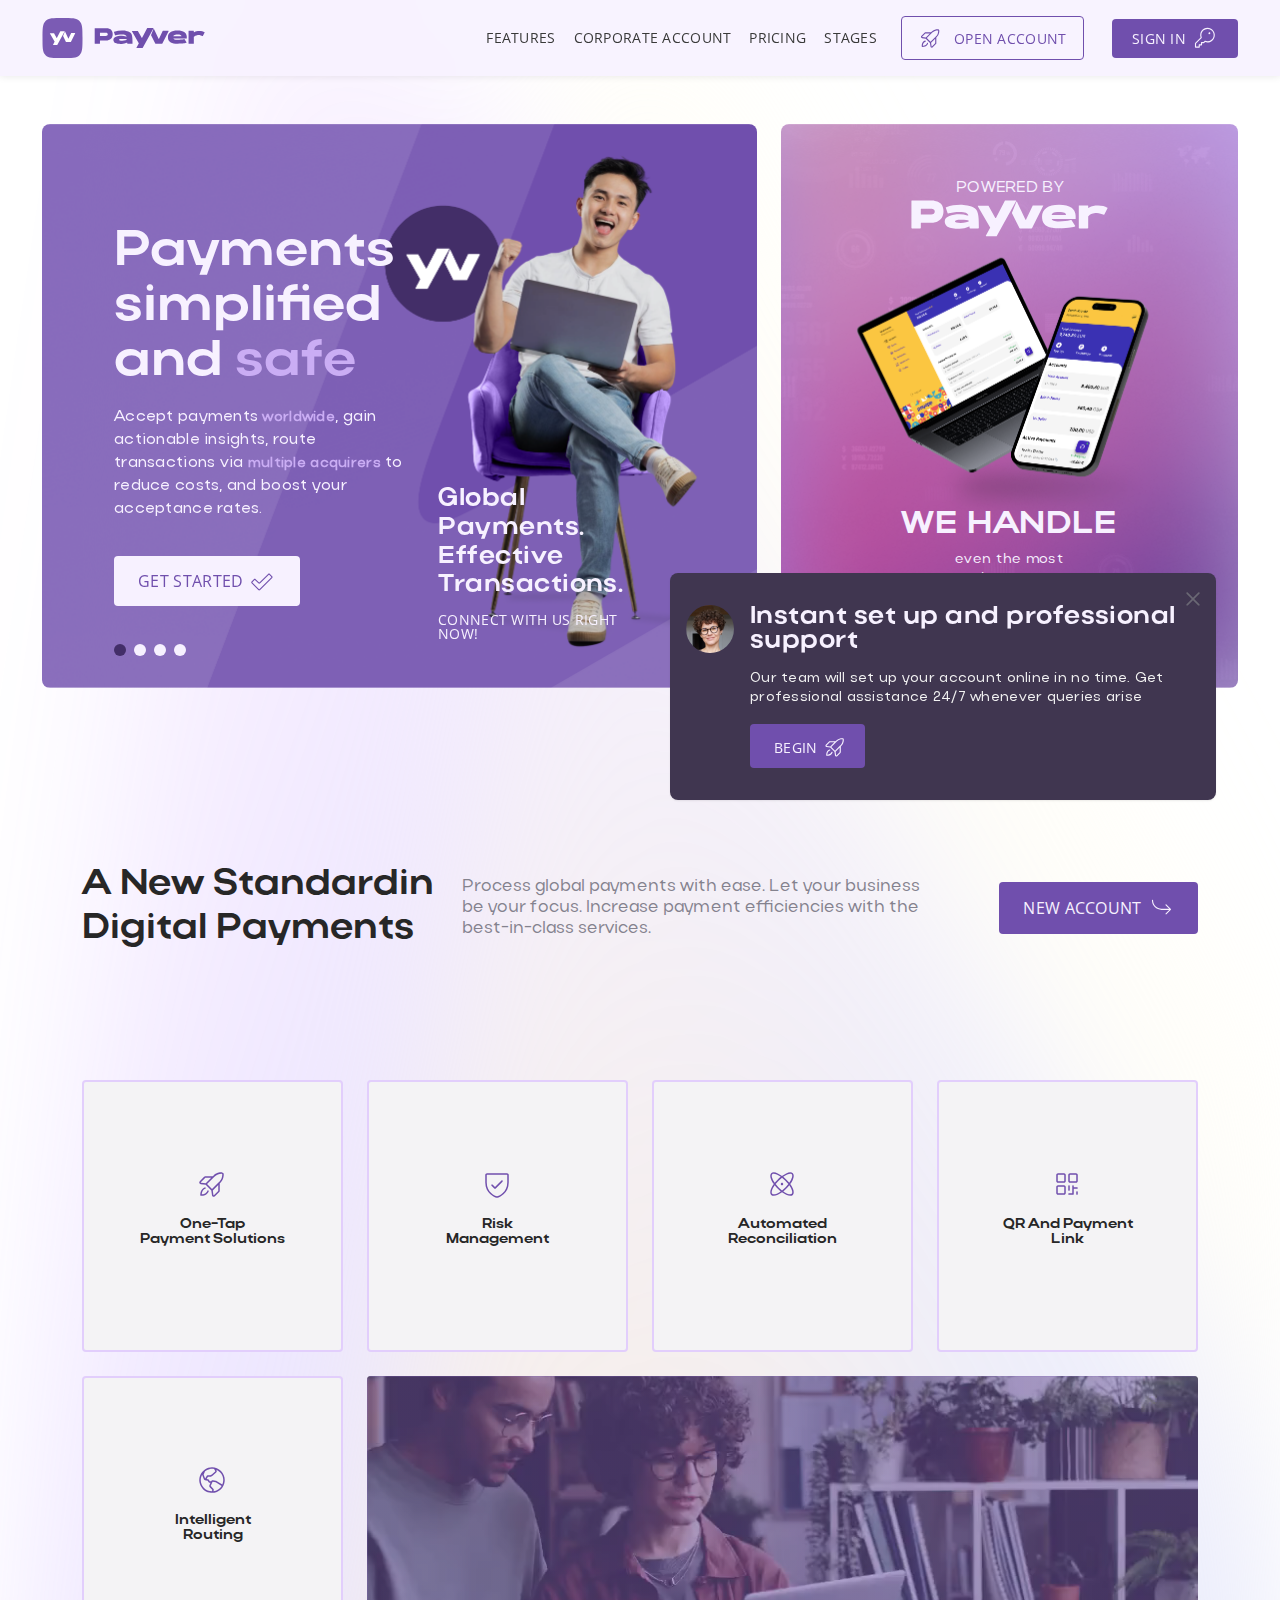
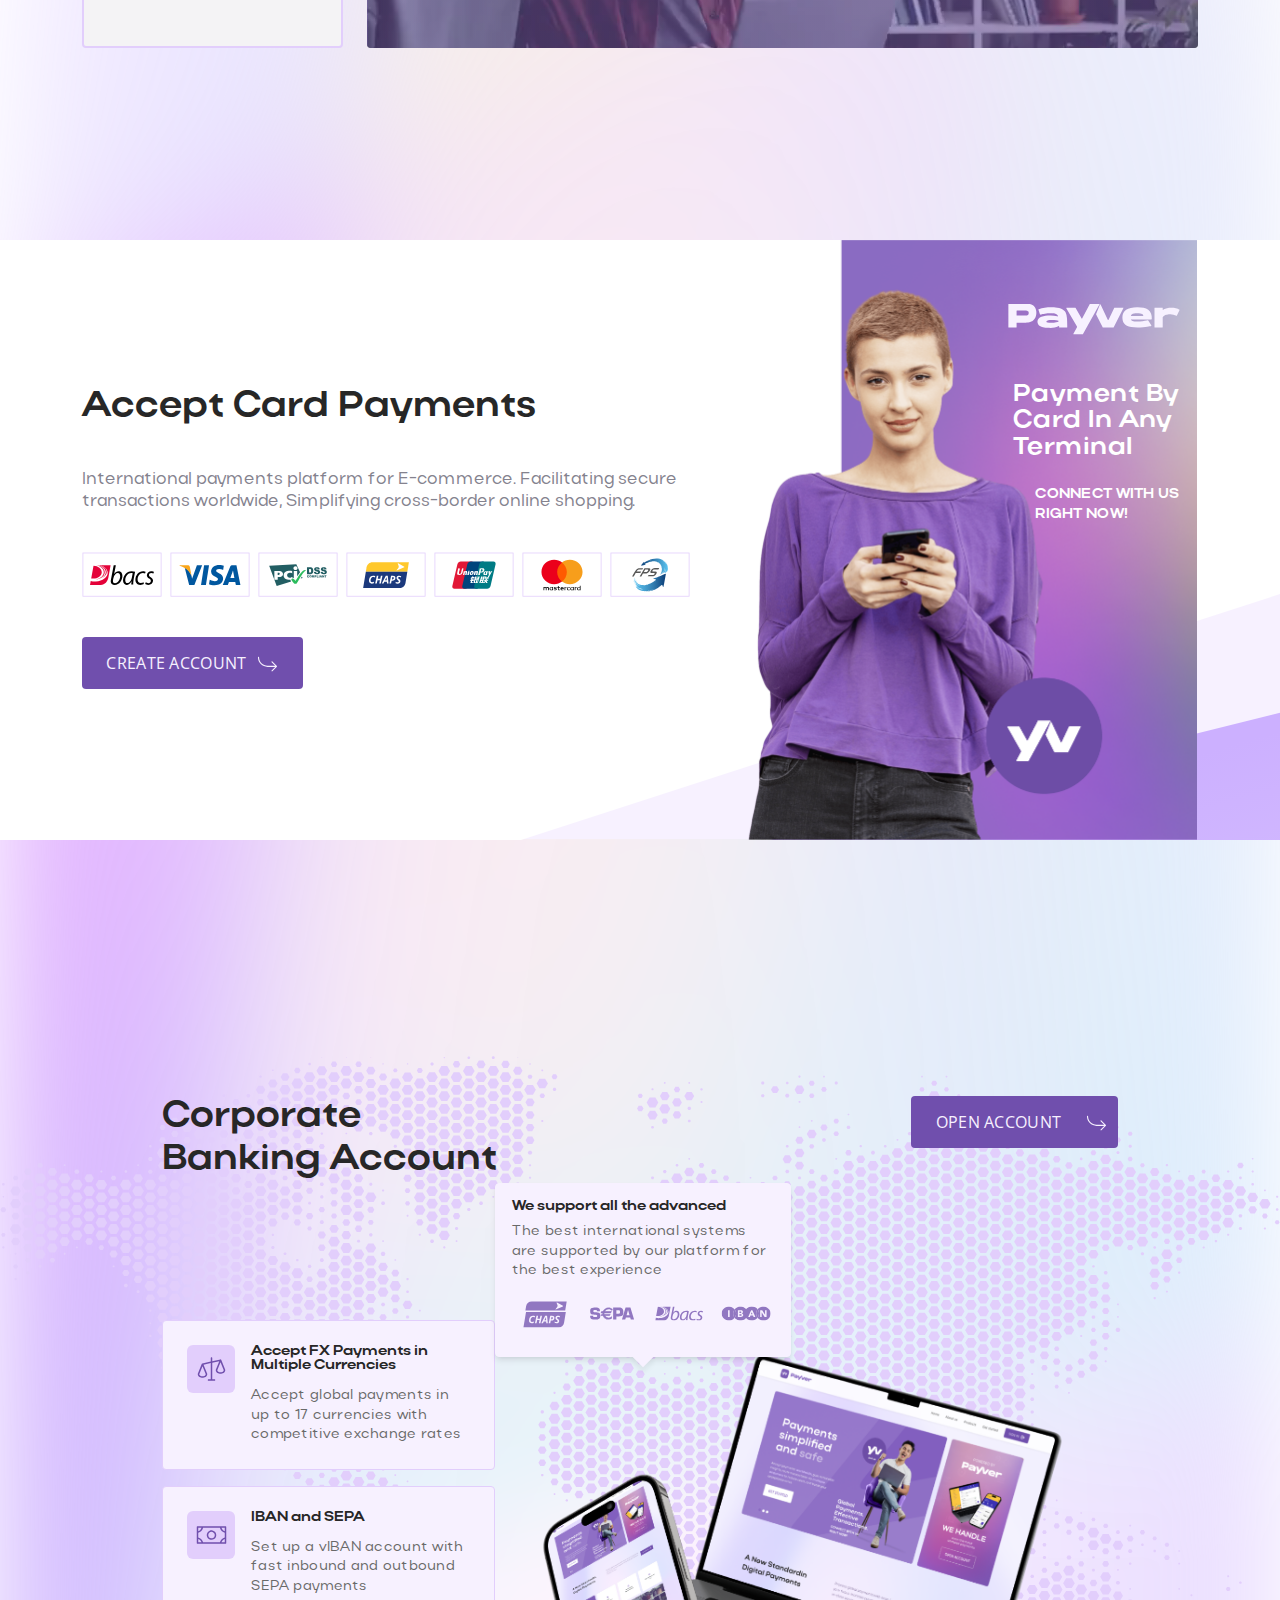
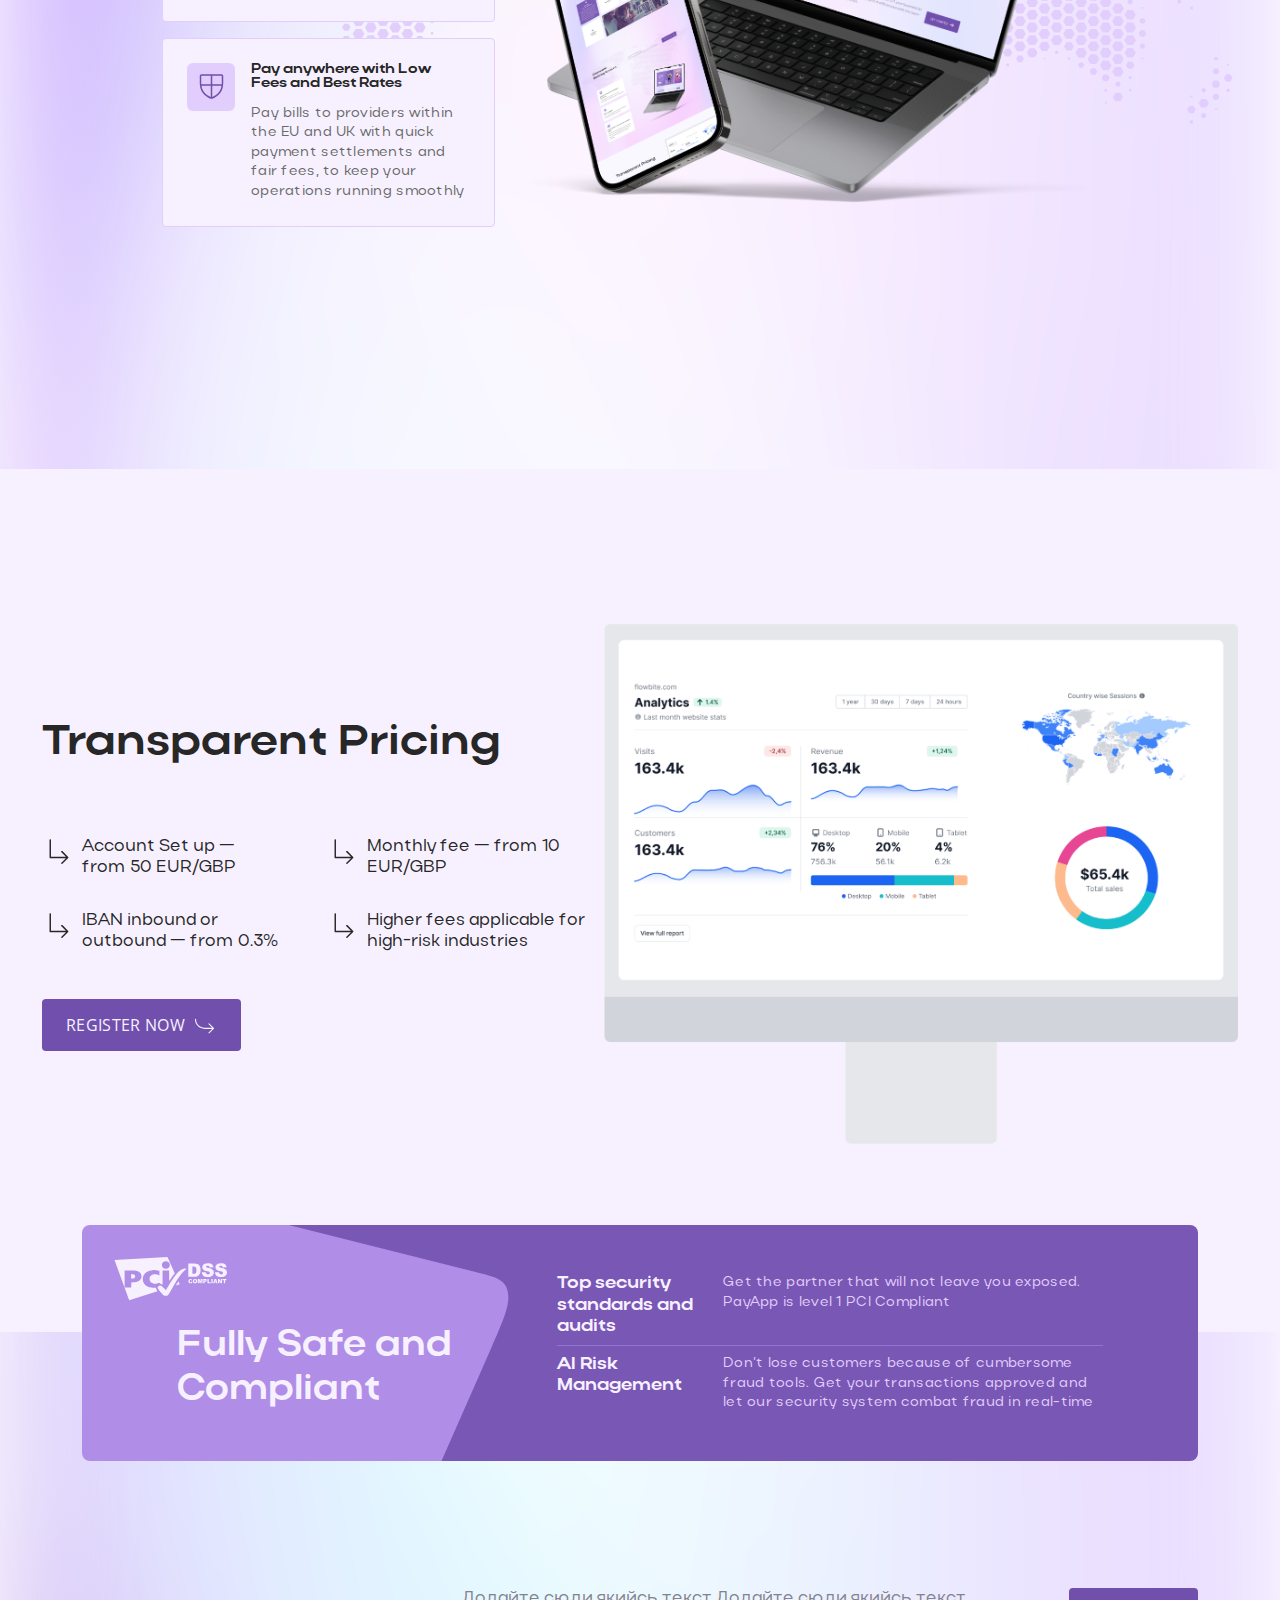
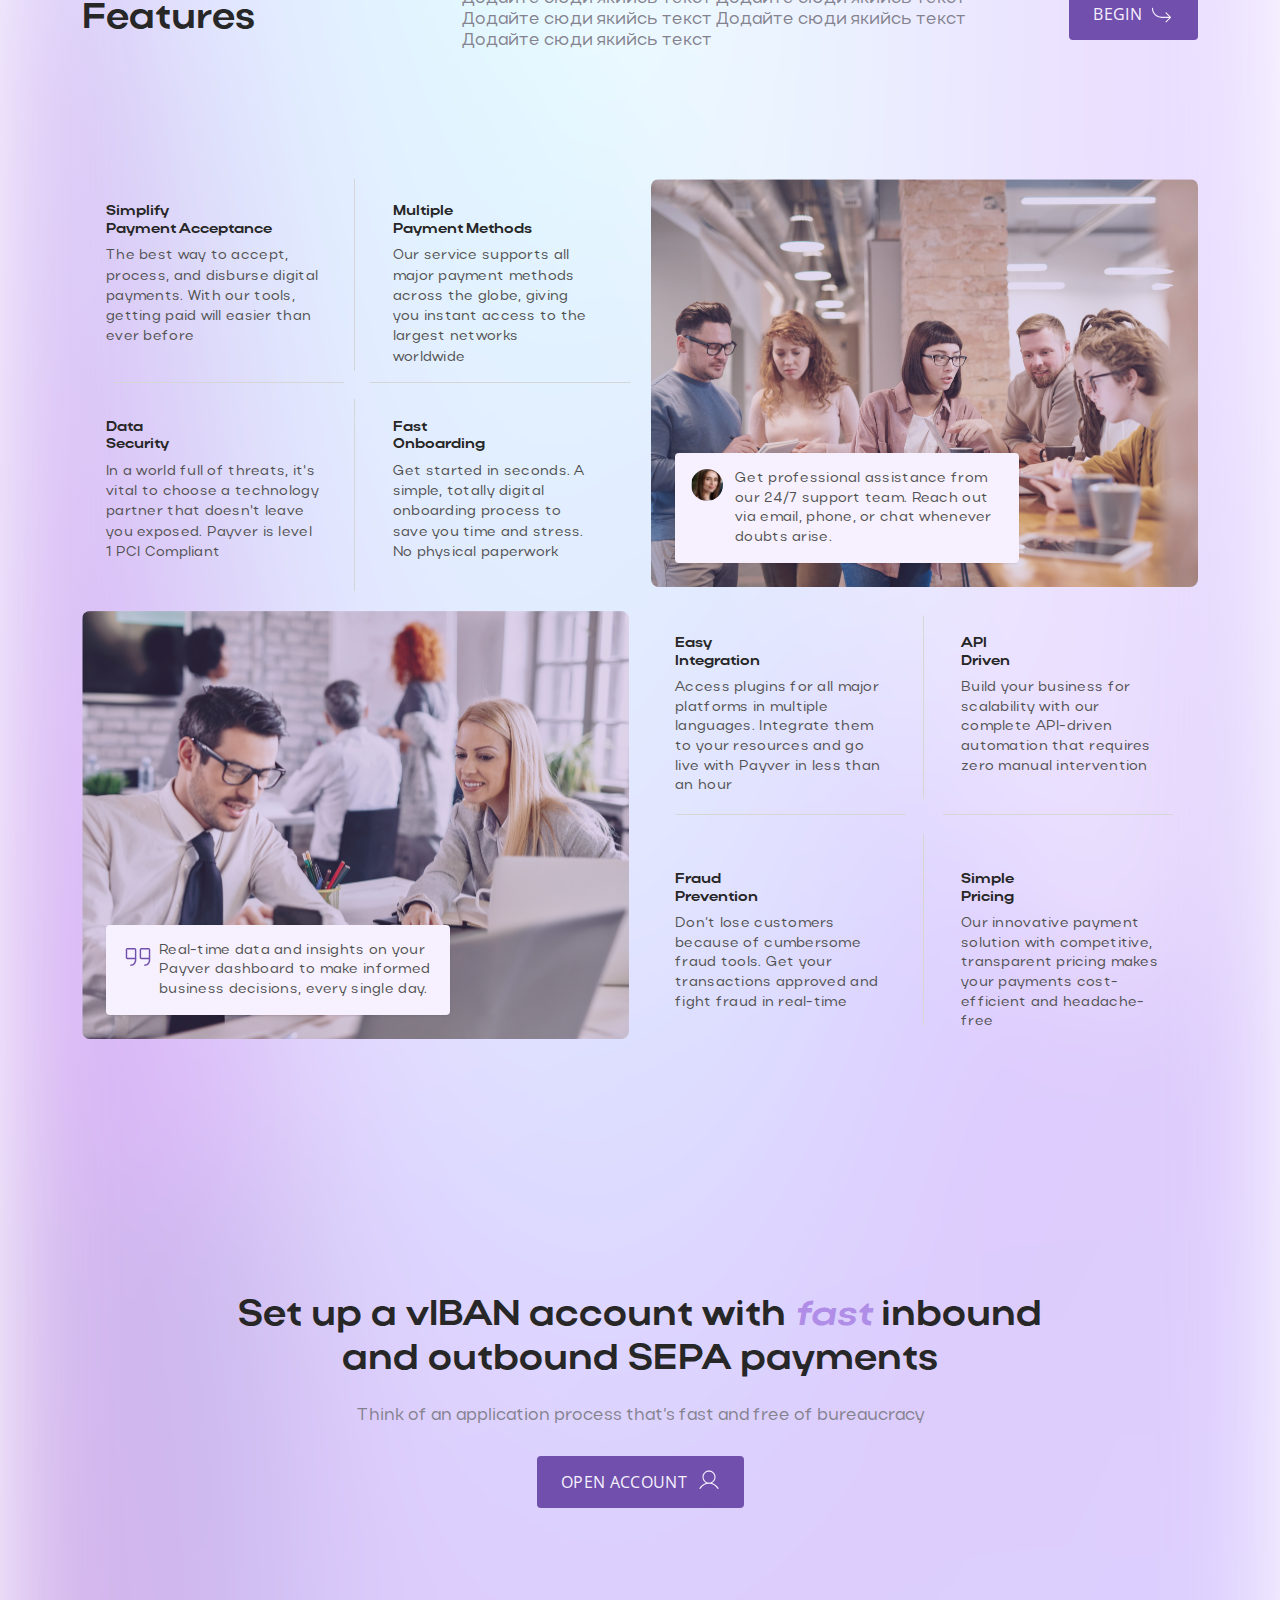
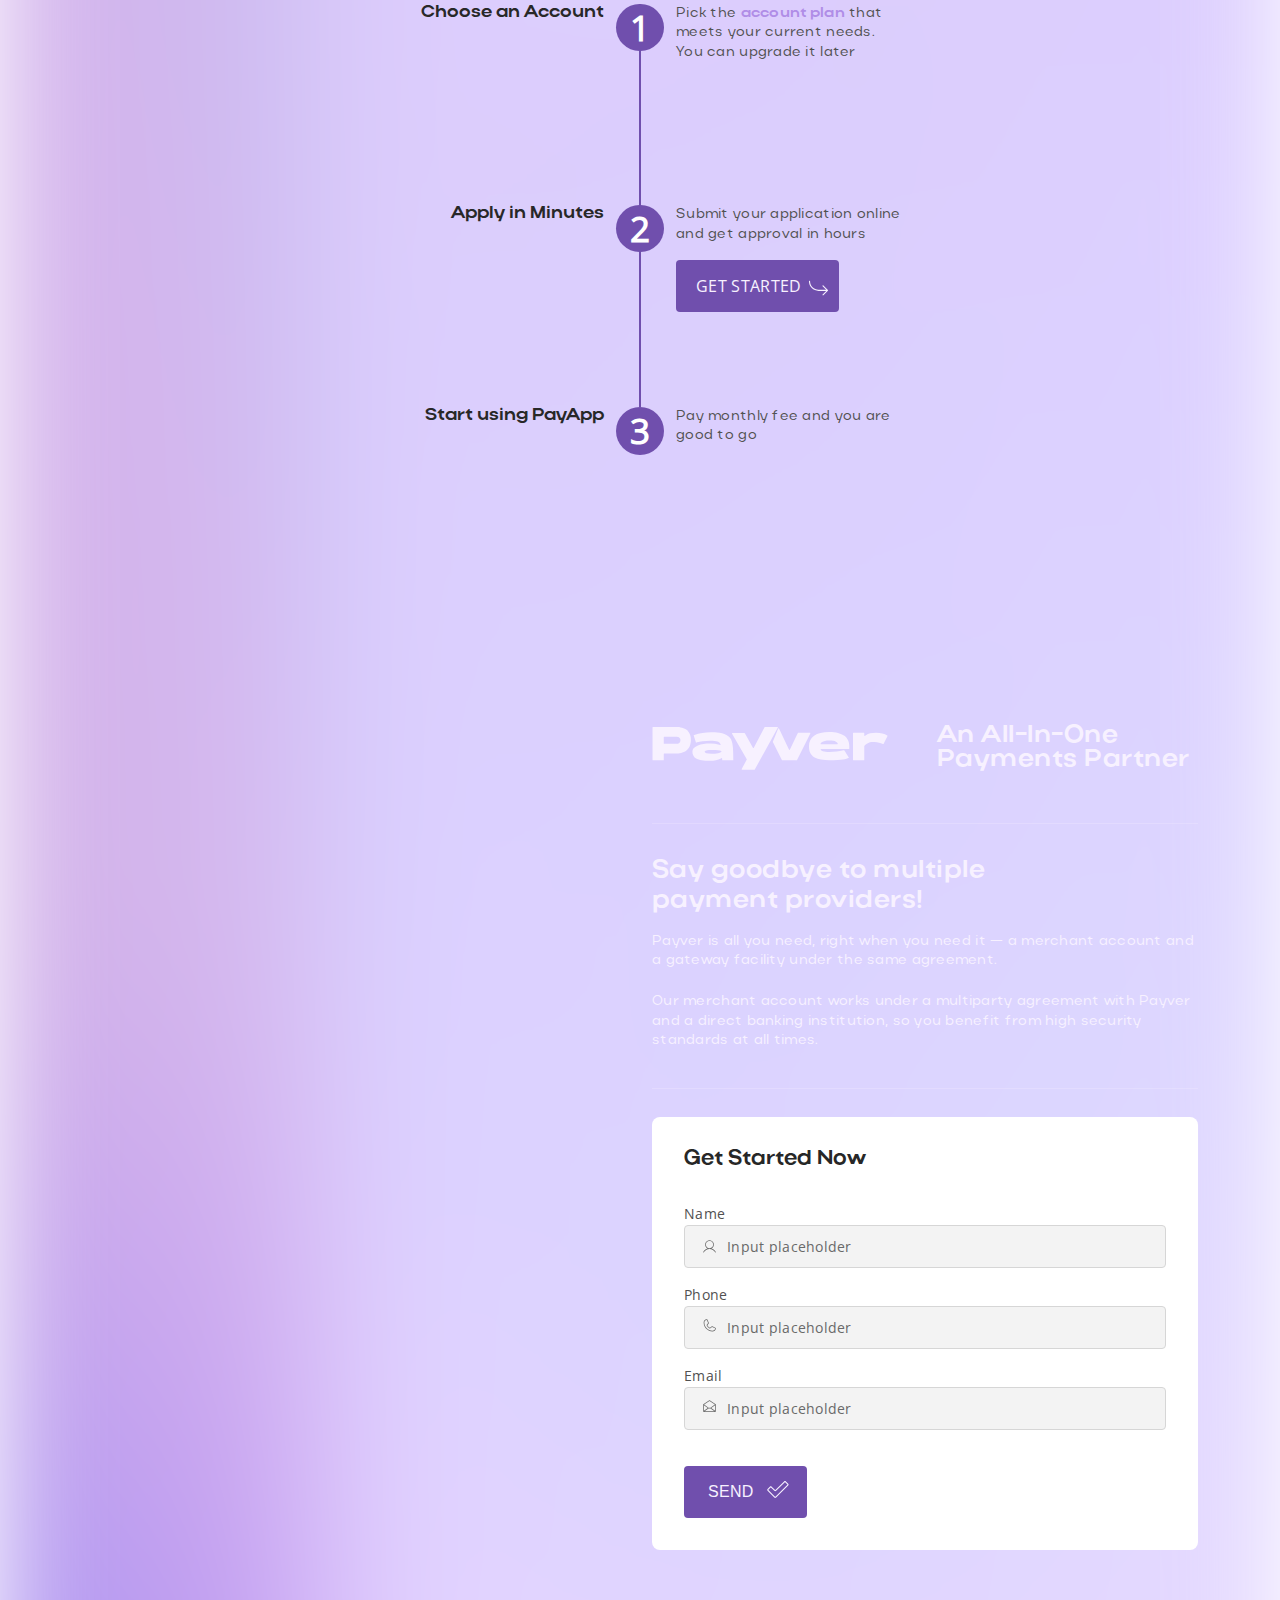
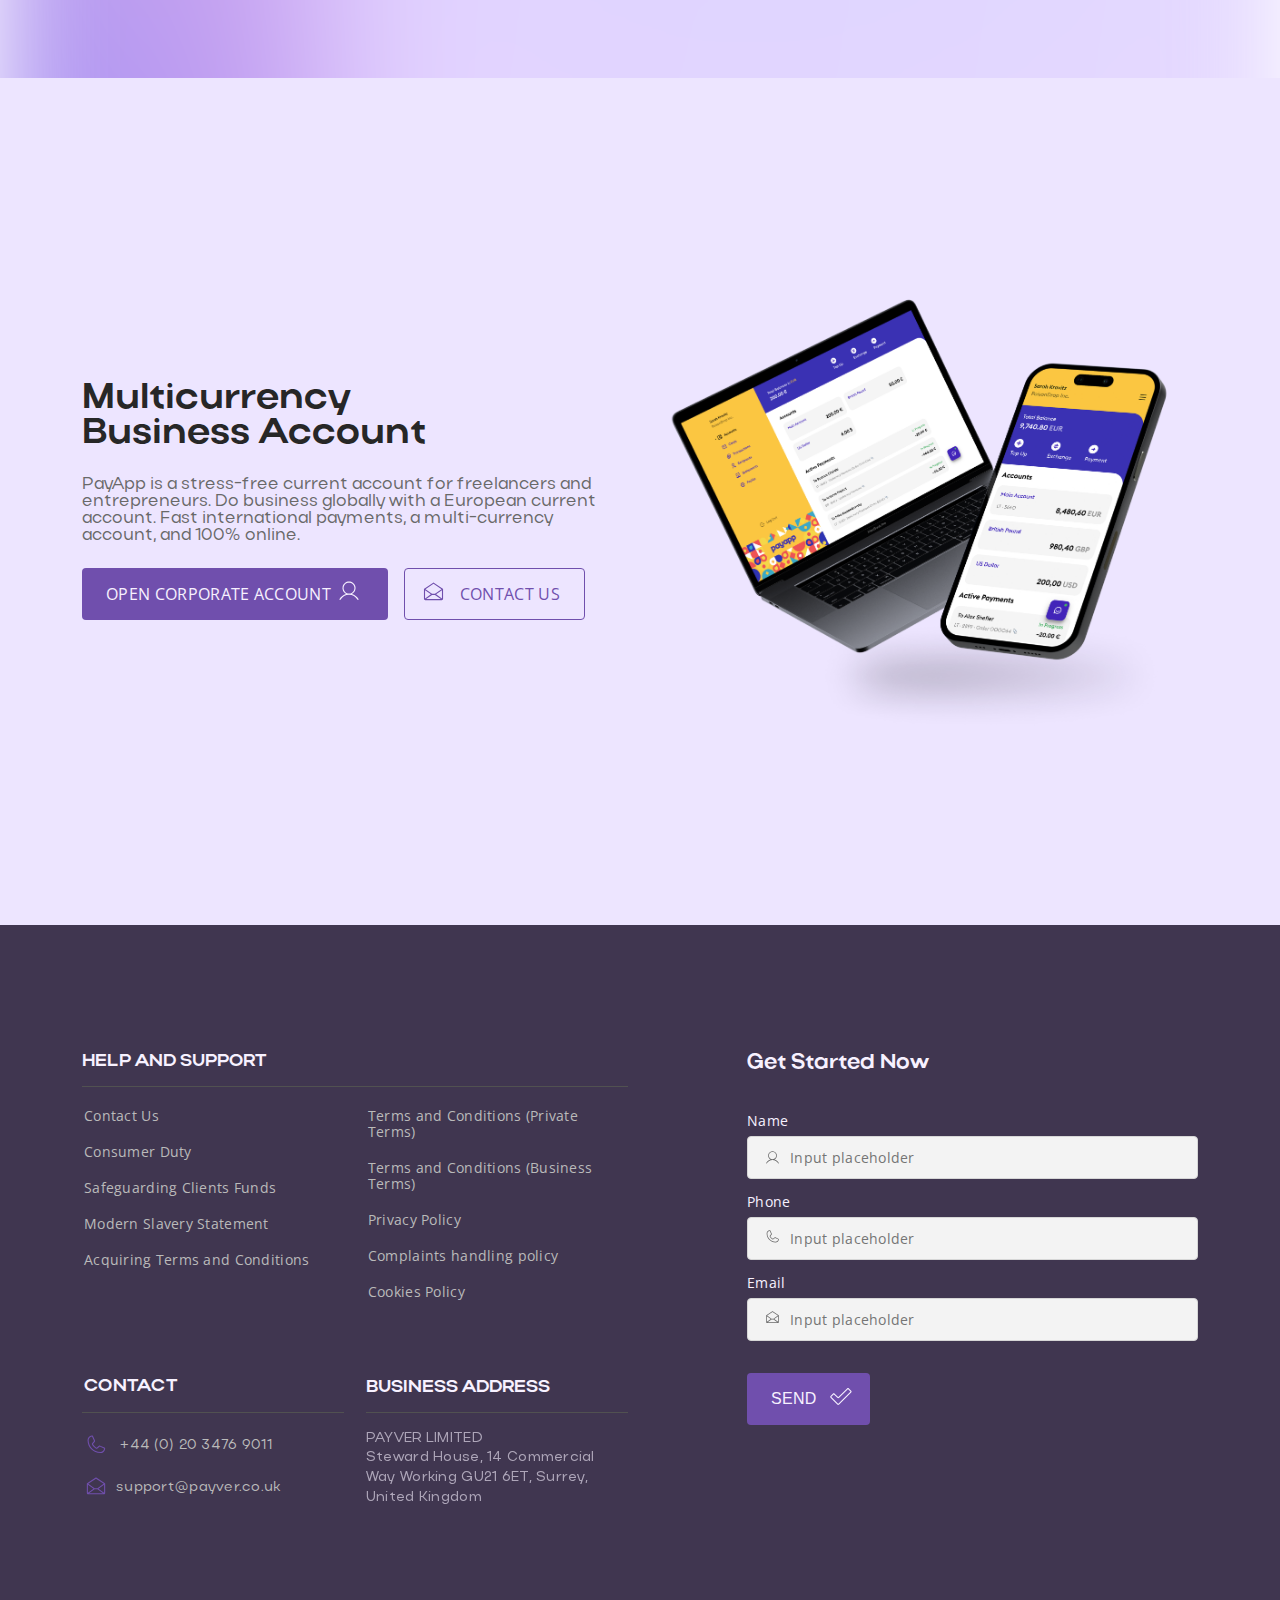
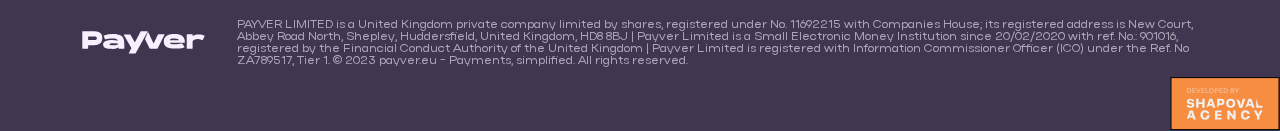
==== index.html @ 91f72e3f "sss" ====
<!DOCTYPE html>
<html lang="en">

<head>
    <meta charset="UTF-8">
    <meta name="viewport" content="width=device-width, initial-scale=1.0">
    <link rel="icon" type="image/x-icon" href="image/favicon.png">
    <link rel="stylesheet" href="style/slick.css">
    <link rel="stylesheet" href="style/reset.css">
    <link rel="stylesheet" href="style/style.css">

    <title>Payver</title>
</head>

<body>
    <div class="popup" id="popup">
        <div class="popup-close">
            <img src="image/close.svg" alt="close">
        </div>
        <div class="popup-left">
            <img src="image/popup-avatar.png" alt="">
        </div>
        <div class="popup-right">
            <h2>Instant set up and professional support</h2>
            <p>Our team will set up your account online in no time. Get professional assistance 24/7 whenever
                queries arise</p>
            <button>Begin</button>
        </div>
    </div>
    <main>

        <header>
            <div class="header-wrapper">
                <div class="logo">
                    <a href="#">
                        <img src="image/Logo.svg" alt="Payver">
                    </a>
                </div>
                <ul class="header-navigation">
                    <li>
                        <a href="#">Features</a>
                    </li>
                    <li>
                        <a href="#">Corporate account</a>
                    </li>
                    <li>
                        <a href="#">Pricing</a>
                    </li>
                    <li>
                        <a href="#">stages</a>
                    </li>
                </ul>
                <div class="header-group-button">
                    <button>open account</button>
                    <button>Sign in</button>
                </div>
                <div class="burger-icon">
                    <div class="burger-line"></div>
                    <div class="burger-line"></div>
                    <div class="burger-line"></div>
                </div>
            </div>
        </header>

        <div class="munu menu-items">
            <ul>
                <li>
                    <a href="#">Features</a>
                </li>
                <li>
                    <a href="#">Corporate account</a>
                </li>
                <li>
                    <a href="#">Pricing</a>
                </li>
                <li>
                    <a href="#">stages</a>
                </li>
            </ul>
            <div class="header-group-button header-group-button2">
                <button>open account</button>
                <button>Login</button>
            </div>
        </div>

        <section class="banner">
            <div class="banner-wrapper">
                <div class="banner-left">
                    <div class="banner-slider">
                        <div class="banner-item">
                            <div class="banner-item-left">
                                <h2>Payments <br> simplified <br> and <span>safe</span></h2>
                                <p>Accept payments <span>worldwide</span>, gain actionable insights, route transactions
                                    via
                                    <span>multiple acquirers</span> to reduce costs, and boost your acceptance rates.
                                </p>
                                <button>Get Started</button>
                            </div>
                            <div class="banner-item-right">
                                <h3>Global <br>
                                    Payments. <br>
                                    Effective <br>
                                    Transactions.</h3>
                                <p>Connect with us right now!</p>
                            </div>
                        </div>

                        <div class="banner-item">
                            <div class="banner-item-left">
                                <h2>Payments <br> simplified <br> and <span>safe</span></h2>
                                <p>Accept payments <span>worldwide</span>, gain actionable insights, route transactions
                                    via
                                    <span>multiple acquirers</span> to reduce costs, and boost your acceptance rates.
                                </p>
                                <button>Get Started</button>
                            </div>
                            <div class="banner-item-right">
                                <h3>Global <br>
                                    Payments. <br>
                                    Effective <br>
                                    Transactions.</h3>
                                <p>Connect with us right now!</p>
                            </div>
                        </div>

                        <div class="banner-item">
                            <div class="banner-item-left">
                                <h2>Payments <br> simplified <br> and <span>safe</span></h2>
                                <p>Accept payments <span>worldwide</span>, gain actionable insights, route transactions
                                    via
                                    <span>multiple acquirers</span> to reduce costs, and boost your acceptance rates.
                                </p>
                                <button>Get Started</button>
                            </div>
                            <div class="banner-item-right">
                                <h3>Global <br>
                                    Payments. <br>
                                    Effective <br>
                                    Transactions.</h3>
                                <p>Connect with us right now!</p>
                            </div>
                        </div>

                        <div class="banner-item">
                            <div class="banner-item-left">
                                <h2>Payments <br> simplified <br> and <span>safe</span></h2>
                                <p>Accept payments <span>worldwide</span>, gain actionable insights, route transactions
                                    via
                                    <span>multiple acquirers</span> to reduce costs, and boost your acceptance rates.
                                </p>
                                <button>Get Started</button>
                            </div>
                            <div class="banner-item-right">
                                <h3>Global <br>
                                    Payments. <br>
                                    Effective <br>
                                    Transactions.</h3>
                                <p>Connect with us right now!</p>
                            </div>
                        </div>
                    </div>
                    <div class="banner-slider-dots"></div>
                </div>
                <div class="banner-right">
                    <span>Powered by</span>
                    <div class="banner-right-logo">
                        <img src="image/big-logo.svg" alt="Payver">
                    </div>
                    <h3>We handle</h3>
                    <p>even the most <br> complex payments</p>
                    <button class="btn-arrow">Open account</button>
                </div>
            </div>
        </section>

        <section class="digital-payments">
            <div class="wrapper">
                <div class="digital-payments-top">
                    <div class="digital-payments-top-flex">
                        <h2>A New Standardin Digital Payments</h2>
                        <p>Process global payments with ease. Let your business be your focus. Increase payment
                            efficiencies
                            with the best-in-class services.</p>
                    </div>
                    <button class="btn-arrow">New Account</button>
                </div>
                <div class="digital-payments-main">
                    <div class="digital-payments-main-container">
                        <div class="digital-payments-main-container-icon">
                            <img src="image/digital-icon1.svg" alt="One-Tap Payment Solutions">
                        </div>
                        <h3>One-Tap <br> Payment Solutions</h3>
                        <p>Exclusively designed for digital wallet providers, our one-tap payment solution delivers an
                            intuitive in-app experience for customers and a sophisticated monitoring and management app
                            for the merchants</p>
                    </div>
                    <div class="digital-payments-main-container">
                        <div class="digital-payments-main-container-icon">
                            <img src="image/digital-icon2.svg" alt="Risk Management">
                        </div>
                        <h3>Risk <br> Management</h3>
                        <p>Protect your transactions from fraud and prevent chargebacks. Our risk engine provides
                            real-time decisions based on machine learning, predictive analysis, and business rule
                            algorithms</p>
                    </div>
                    <div class="digital-payments-main-container">
                        <div class="digital-payments-main-container-icon">
                            <img src="image/digital-icon3.svg" alt="Automated Reconciliation">
                        </div>
                        <h3>Automated <br> Reconciliation</h3>
                        <p>Say good-bye to inefficient manual reconciliation. Automate reconciliation and settlement
                            processes with Payver</p>
                    </div>
                    <div class="digital-payments-main-container">
                        <div class="digital-payments-main-container-icon">
                            <img src="image/digital-icon4.svg" alt="QR And Payment Link">
                        </div>
                        <h3>QR And Payment <br> Link</h3>
                        <p>Easily create and share payment links across platforms — email, SMS, social media — and get
                            paid instantly. Embed QR codes or links in all your social online and offline campaigns. No
                            coding required</p>
                    </div>
                    <div class="digital-payments-main-container">
                        <div class="digital-payments-main-container-icon">
                            <img src="image/digital-icon5.svg" alt="Intelligent Routing">
                        </div>
                        <h3>Intelligent <br> Routing</h3>
                        <p>Control your flow. Route transactions between multiple acquirers with flexibility. Save money
                            on the FX and processing fees while increasing your acceptance rates</p>
                    </div>
                    <div class="digital-payments-video-container">
                        <video autoplay muted loop preload="auto" playsinline class="autoplay-video">
                            <source src="image/payver.mp4" type="video/mp4">
                        </video>
                    </div>
                </div>
            </div>
        </section>

        <section class="card-payments">
            <div class="wrapper">
                <div class="card-payments-left">
                    <h2>Accept Card Payments</h2>
                    <p>International payments platform for E-commerce. Facilitating secure transactions worldwide,
                        Simplifying cross-border online shopping.</p>
                    <div class="card-payments-container">
                        <div class="card-payments-container-img">
                            <img src="image/card-payments-img1.svg" alt="bacs">
                        </div>
                        <div class="card-payments-container-img">
                            <img src="image/card-payments-img2.svg" alt="visa">
                        </div>
                        <div class="card-payments-container-img">
                            <img src="image/card-payments-img3.svg" alt="dss">
                        </div>
                        <div class="card-payments-container-img">
                            <img src="image/card-payments-img4.svg" alt="chaps">
                        </div>
                        <div class="card-payments-container-img">
                            <img src="image/card-payments-img5.svg" alt="unionpay">
                        </div>
                        <div class="card-payments-container-img">
                            <img src="image/card-payments-img6.svg" alt="mastercard">
                        </div>
                        <div class="card-payments-container-img">
                            <img src="image/card-payments-img7.svg" alt="fps">
                        </div>
                    </div>
                    <button class="btn-arrow">Create Account</button>
                </div>
                <div class="card-payments-right">
                    <div class="card-payments-right-position">
                        <img src="image/card-payments-img.png" alt="card payments image"
                            class="card-payments-img-desctop">
                        <img src="image/card-payments-mob.png" alt="card payments image"
                            class="card-payments-img-mobile">
                    </div>
                    <div class="card-payments-right-logo">
                        <img src="image/big-logo.svg" alt="Payver">
                    </div>
                    <h3>Payment by <br> card in any <br> terminal</h3>
                    <p>Connect with us <br> right now!</p>
                </div>
            </div>
        </section>

        <section class="banking-account">
            <div class="wrapper">
                <div class="banking-account-top">
                    <h2>Corporate <br> Banking Account</h2>
                    <button class="btn-arrow">Open account</button>
                </div>
                <div class="banking-account-main">
                    <div class="banking-account-left">
                        <div class="banking-account-left-card">
                            <div class="banking-account-left-card-img">
                                <img src="image/banking-account-icon1.svg"
                                    alt="Accept FX Payments in Multiple Currencies">
                            </div>
                            <div class="banking-account-left-card-text">
                                <h3>Accept FX Payments in Multiple Currencies</h3>
                                <p>Accept global payments in up to 17 currencies with competitive exchange rates</p>
                            </div>
                        </div>

                        <div class="banking-account-left-card">
                            <div class="banking-account-left-card-img">
                                <img src="image/banking-account-icon2.svg" alt="IBAN and SEPA">
                            </div>
                            <div class="banking-account-left-card-text">
                                <h3>IBAN and SEPA</h3>
                                <p>Set up a vIBAN account with fast inbound and outbound SEPA payments</p>
                            </div>
                        </div>

                        <div class="banking-account-left-card">
                            <div class="banking-account-left-card-img">
                                <img src="image/banking-account-icon3.svg"
                                    alt="Pay anywhere with Low Fees and Best Rates">
                            </div>
                            <div class="banking-account-left-card-text">
                                <h3>Pay anywhere with Low Fees and Best Rates</h3>
                                <p>Pay bills to providers within the EU and UK with quick payment settlements and fair
                                    fees,
                                    to keep your operations running smoothly</p>
                            </div>
                        </div>
                    </div>
                    <div class="banking-account-right">
                        <div class="banking-account-right-position">
                            <h3>We support all the advanced</h3>
                            <p>The best international systems are supported by our platform for the best experience</p>
                            <div class="banking-account-right-position-container">
                                <div class="banking-account-right-position-container-img">
                                    <img src="image/advanced-icon1.svg" alt="chaps">
                                </div>
                                <div class="banking-account-right-position-container-img">
                                    <img src="image/advanced-icon2.svg" alt="sepa">
                                </div>
                                <div class="banking-account-right-position-container-img">
                                    <img src="image/advanced-icon3.svg" alt="bacs">
                                </div>
                                <div class="banking-account-right-position-container-img">
                                    <img src="image/advanced-icon4.svg" alt="iban">
                                </div>
                            </div>
                        </div>
                        <div class="banking-account-right-img">
                            <img src="image/banking-account-img.png" alt="We support all the advanced">
                        </div>
                    </div>
                </div>
            </div>
        </section>

        <section class="transparent-pricing">
            <div class="wrapper">
                <div class="transparent-pricing-left">
                    <h2>Transparent Pricing</h2>
                    <div class="transparent-pricing-left-container">
                        <div class="transparent-pricing-left-container-card">
                            <div class="transparent-pricing-left-container-card-img">
                                <img src="image/transparent-pricing-icon.svg" alt="Account Set up — from 50 EUR/GBP">
                            </div>
                            <h3>Account Set up — <br> from 50 EUR/GBP</h3>
                        </div>

                        <div class="transparent-pricing-left-container-card">
                            <div class="transparent-pricing-left-container-card-img">
                                <img src="image/transparent-pricing-icon.svg" alt="Monthly fee — from 10 EUR/GBP">
                            </div>
                            <h3>Monthly fee — from 10 EUR/GBP</h3>
                        </div>

                        <div class="transparent-pricing-left-container-card">
                            <div class="transparent-pricing-left-container-card-img">
                                <img src="image/transparent-pricing-icon.svg"
                                    alt="IBAN inbound or outbound — from 0.3%">
                            </div>
                            <h3>IBAN inbound or <br> outbound — from 0.3%</h3>
                        </div>

                        <div class="transparent-pricing-left-container-card">
                            <div class="transparent-pricing-left-container-card-img">
                                <img src="image/transparent-pricing-icon.svg"
                                    alt="Higher fees applicable for high-risk industries">
                            </div>
                            <h3>Higher fees applicable for high-risk industries</h3>
                        </div>
                    </div>
                    <button class="btn-arrow">Register Now</button>
                </div>
                <div class="transparent-pricing-right">
                    <div class="transparent-pricing-right-img-1">
                        <img src="image/comp2.png" alt="computer">
                    </div>
                </div>
            </div>
            <section class="compliant">
                <div class="compliant-container">
                    <div class="compliant-container-position">
                        <img src="image/compliant-logo.svg" alt="pci">
                    </div>
                    <div class="compliant-container-left">
                        <h2>Fully Safe and Compliant</h2>
                    </div>
                    <div class="compliant-container-right">
                        <div class="compliant-container-right-section">
                            <h4>Top security standards and audits</h4>
                            <p>Get the partner that will not leave you exposed. PayApp is level 1 PCI Compliant</p>
                        </div>
                        <div class="compliant-container-right-section">
                            <h4>AI Risk Management</h4>
                            <p>Don’t lose customers because of cumbersome fraud tools. Get your transactions approved
                                and
                                let
                                our security system combat fraud in real-time</p>
                        </div>
                    </div>
                </div>
            </section>
        </section>

        <section class="features">
            <div class="wrapper">
                <div class="features-top">
                    <div class="features-top-flex">
                        <h2>Features</h2>
                        <p>Додайте сюди якийсь текст Додайте сюди якийсь текст Додайте сюди якийсь текст Додайте сюди
                            якийсь
                            текст Додайте сюди якийсь текст </p>
                    </div>
                    <button class="btn-arrow">Begin</button>
                </div>
                <div class="features-main">
                    <div class="features-main-top">
                        <div class="features-main-top-left">
                            <div class="features-main-top-left-card">
                                <h3>Simplify <br> Payment Acceptance</h3>
                                <p>The best way to accept, process, and disburse digital payments. With our tools,
                                    getting
                                    paid will easier than ever before</p>
                            </div>
                            <div class="features-main-top-left-card">
                                <h3>Multiple <br> Payment Methods</h3>
                                <p>Our service supports all major payment methods across the globe, giving you instant
                                    access to the largest networks worldwide</p>
                            </div>
                            <div class="features-main-top-left-card">
                                <h3>Data <br> Security</h3>
                                <p>In a world full of threats, it's vital to choose a technology partner that doesn't
                                    leave
                                    you exposed. Payver is level 1 PCI Compliant</p>
                            </div>
                            <div class="features-main-top-left-card">
                                <h3>Fast <br> Onboarding</h3>
                                <p>Get started in seconds. A simple, totally digital onboarding process to save you time
                                    and
                                    stress. No physical paperwork</p>
                            </div>
                        </div>
                        <div class="features-main-top-right">
                            <div class="features-main-top-right-img">
                                <img src="image/features-img1.png"
                                    alt="Get professional assistance from our 24/7 support team. Reach out via email, phone, or chat whenever doubts arise.">
                            </div>
                            <div class="features-main-top-right-flex">
                                <div class="features-main-top-right-avatar">
                                    <img src="image/avatar.png" alt="professional assistance">
                                </div>
                                <p>Get professional assistance from our 24/7 support team. Reach out via email, phone,
                                    or
                                    chat whenever doubts arise.</p>
                            </div>
                        </div>
                    </div>
                    <div class="features-main-bottom">
                        <div class="features-main-bottom-left">
                            <div class="features-main-bottom-right-img">
                                <img src="image/features-img2.png"
                                    alt="Real-time data and insights on your Payver dashboard to make informed business decisions, every single day.">
                            </div>
                            <div class="features-main-bottom-right-flex">
                                <div class="features-main-bottom-right-avatar">
                                    <img src="image/vector.svg" alt="professional assistance">
                                </div>
                                <p>Real-time data and insights on your Payver dashboard to make informed business
                                    decisions,
                                    every single day.</p>
                            </div>
                        </div>
                        <div class="features-main-bottom-right">
                            <div class="features-main-bottom-left-card">
                                <h3>Easy <br> Integration</h3>
                                <p>Access plugins for all major platforms in multiple languages. Integrate them to your
                                    resources and go live with Payver in less than an hour</p>
                            </div>
                            <div class="features-main-bottom-left-card">
                                <h3>API <br> Driven</h3>
                                <p>Build your business for scalability with our complete API-driven automation that
                                    requires
                                    zero manual intervention</p>
                            </div>
                            <div class="features-main-bottom-left-card">
                                <h3>Fraud <br> Prevention</h3>
                                <p>Don’t lose customers because of cumbersome fraud tools. Get your transactions
                                    approved
                                    and fight fraud in real-time</p>
                            </div>
                            <div class="features-main-bottom-left-card">
                                <h3>Simple <br> Pricing</h3>
                                <p>Our innovative payment solution with competitive, transparent pricing makes your
                                    payments
                                    cost-efficient and headache-free</p>
                            </div>
                        </div>
                    </div>
                </div>
            </div>
        </section>

        <section class="viban-account">
            <div class="wrapper">
                <h2>Set up a vIBAN account with <span>fast</span> inbound <br> and outbound SEPA payments</h2>
                <p>Think of an application process that’s fast and free of bureaucracy</p>
                <button>Open Account</button>
                <div class="viban-account-tampl">
                    <div class="viban-account-tampl-section">
                        <h3>Choose an Account</h3>
                        <div class="viban-account-tampl-section-number">
                            <p>1</p>
                            <span></span>
                        </div>
                        <p>Pick the <span>account plan</span> that meets your current needs. You can upgrade it later
                        </p>
                    </div>
                    <div class="viban-account-tampl-section">
                        <h3>Apply in Minutes</h3>
                        <div class="viban-account-tampl-section-number">
                            <p>2</p>
                            <span></span>
                        </div>
                        <div class="viban-account-tampl-section-flex">
                            <p>Submit your application online and get approval in hours</p>
                            <button class="btn-arrow">Get Started</button>
                        </div>
                    </div>
                    <div class="viban-account-tampl-section">
                        <h3>Start using PayApp</h3>
                        <div class="viban-account-tampl-section-number">
                            <p>3</p>
                        </div>
                        <p>Pay monthly fee and you are good to go</p>
                    </div>
                </div>
            </div>
        </section>

        <section class="feedback">
            <div class="wrapper">
                <div class="feedback-top">
                    <div class="feedback-top-logo">
                        <img src="image/big-logo.svg" alt="Payver">
                    </div>
                    <p>An All-In-One <br> Payments Partner</p>
                </div>
                <div class="feedback-content">
                    <h3>Say goodbye to multiple <br> payment providers!</h3>
                    <p>Payver is all you need, right when you need it — a merchant account and a gateway facility under
                        the
                        same agreement.</p>
                    <p>Our merchant account works under a multiparty agreement with Payver and a direct banking
                        institution,
                        so you benefit from high security standards at all times.</p>
                </div>
                <form action="">
                    <h3>Get Started Now</h3>
                    <label for="name">
                        Name
                    </label>
                    <input type="text" placeholder="Input placeholder" name="name" class="input-form">

                    <label for="tel">
                        Phone
                    </label>
                    <input type="tel" placeholder="Input placeholder" name="tel" class="input-form">

                    <label for="email">
                        Email
                    </label>
                    <input type="email" placeholder="Input placeholder" name="email" class="input-form">

                    <input type="submit" class="submit" value="Send">
                </form>
            </div>
        </section>

        <section class="multicurrency">
            <div class="wrapper">
                <div class="multicurrency-left">
                    <h2>Multicurrency <br> Business Account</h2>
                    <p>PayApp is a stress-free current account for freelancers and entrepreneurs. Do business globally
                        with
                        a European current account. Fast international payments, a multi-currency account, and 100%
                        online.
                    </p>
                    <div class="multicurrency-left-flex">
                        <button>Open corporate account</button>
                        <button>contact us</button>
                    </div>
                </div>
                <div class="multicurrency-right">
                    <img src="image/multicurrency-right.png" alt="">
                </div>
            </div>
        </section>

        <footer>
            <div class="wrapper">
                <div class="footer-flex">
                    <div class="footer-left">
                        <div class="footer-left-top">
                            <h2>HELP AND SUPPORT</h2>
                            <div class="footer-left-top-flex footer-left-top-flex-hover">
                                <ul>
                                    <li>
                                        <a href="#">Contact Us</a>
                                    </li>
                                    <li>
                                        <a href="#">Consumer Duty</a>
                                    </li>
                                    <li>
                                        <a href="#">Safeguarding Clients Funds</a>
                                    </li>
                                    <li>
                                        <a href="#">Modern Slavery Statement</a>
                                    </li>
                                    <li>
                                        <a href="#">Acquiring Terms and Conditions</a>
                                    </li>
                                </ul>
                                <ul>
                                    <li>
                                        <a href="#">Terms and Conditions (Private Terms)</a>
                                    </li>
                                    <li>
                                        <a href="#">Terms and Conditions (Business Terms)</a>
                                    </li>
                                    <li>
                                        <a href="#">Privacy Policy</a>
                                    </li>
                                    <li>
                                        <a href="#">Complaints handling policy</a>
                                    </li>
                                    <li>
                                        <a href="#">Cookies Policy</a>
                                    </li>
                                </ul>
                            </div>
                        </div>
                        <div class="footer-left-bottom">
                            <div class="footer-left-top-flex footer-left-top-flex2">
                                <ul>
                                    <li>CONTACT</li>
                                    <li>
                                        <a href="#">
                                            <img src="image/link-tel.svg" alt="+44 (0) 20 3476 9011"> +44 (0) 20 3476
                                            9011
                                        </a>
                                    </li>
                                    <li>
                                        <a href="#"><img src="image/link-mail.svg"
                                                alt="+44 (0) 20 3476 9011">support@payver.co.uk</a>
                                    </li>
                                </ul>
                                <div>
                                    <h2>BUSINESS ADDRESS</h2>
                                    <p>PAYVER LIMITED <br> Steward House, 14 Commercial Way Working GU21 6ET, Surrey,
                                        United
                                        Kingdom</p>
                                </div>
                            </div>
                        </div>
                    </div>
                    <div class="footer-right">
                        <h2>Get Started Now</h2>
                        <form action="">
                            <label for="name">
                                Name
                            </label>
                            <input type="text" placeholder="Input placeholder" name="name" class="input-footer">
                            <label for="tel">
                                Phone
                            </label>
                            <input type="tel" placeholder="Input placeholder" name="tel" class="input-footer">
                            <label for="email">
                                Email
                            </label>
                            <input type="email" placeholder="Input placeholder" name="email" class="input-footer">
                            <input type="submit" class="submit" value="Send">
                        </form>
                    </div>
                </div>
                <div class="footer-bottom">
                    <div class="footer-bottom-logo">
                        <img src="image/big-logo.svg" alt="Payver">
                    </div>
                    <p>PAYVER LIMITED is a United Kingdom private company limited by shares, registered under No.
                        11692215
                        with Companies House; its registered address is New Court, Abbey Road North, Shepley,
                        Huddersfield,
                        United Kingdom, HD8 8BJ | Payver Limited is a Small Electronic Money Institution since
                        20/02/2020
                        with ref. No.: 901016, registered by the Financial Conduct Authority of the United Kingdom |
                        Payver
                        Limited is registered with Information Commissioner Officer (ICO) under the Ref. No ZA789517,
                        Tier
                        1. © 2023 payver.eu - Payments, simplified. All rights reserved.</p>
                </div>
            </div>
            <div class="footer-position">
                <a href="#">
                    <img src="image/LabelAgency.svg" alt="shapoval agency">
                </a>
            </div>
        </footer>
    </main>







    <script src="https://cdnjs.cloudflare.com/ajax/libs/jquery/3.6.0/jquery.min.js"></script>
    <script src="script/slick.js"></script>
    <script src="script/burger.js"></script>
    <script src="script/banner-slider.js"></script>

    <script>
        window.addEventListener('load', function () {
            var popup = document.getElementById('popup');
            var closeButton = document.querySelector('.popup-close');

            function showPopup() {
                popup.classList.add('open');
            }

            function hidePopup() {
                popup.classList.remove('open');
            }

            closeButton.addEventListener('click', hidePopup);
            setTimeout(showPopup, 1000); // Показать попап через 1 секунду (можно изменить задержку)
        });
    </script>

    <script>
        $(document).ready(function () {
            $(".burger-icon").click(function () {
                $(this).toggleClass("active");
                $(".menu-items").toggleClass("active");
            });
        });
    </script>
</body>

</html>
---- style/style.css ----
@font-face {
    font-family: Actay-Regular;
    src: url(../fonts/Actay-Regular.woff2) format("woff2"),
        url(../fonts/Actay-Regular.woff) format("woff"),
        url(../fonts/Actay-Regular.ttf) format("truetype"),
        url(../fonts/Actay-Regular.otf) format("opentype");
    font-weight: 400;
    font-style: normal;
    font-display: swap
}

@font-face {
    font-family: ActayWide-Bold;
    src: url(../fonts/ActayWide-Bold.otf) format("woff2"),
        url(../fonts/ActayWide-Bold.woff) format("woff"),
        url(../fonts/ActayWide-Bold.ttf) format("truetype"),
        url(../fonts/ActayWide-Bold.otf) format("opentype");
    font-weight: 700;
    font-style: normal;
    font-display: swap
}

@font-face {
    font-family: ActayWide-BoldItalic;
    src: url(../fonts/ActayWide-BoldItalic.woff2) format("woff2"),
        url(../fonts/ActayWide-BoldItalic.woff) format("woff"),
        url(../fonts/ActayWide-BoldItalic.ttf) format("truetype"),
        url(../fonts/ActayWide-BoldItalic.otf) format("opentype");
    font-weight: 700;
    font-style: italic;
    font-display: swap
}

@font-face {
    font-family: OpenSans;
    src: url(../fonts/OpenSans.woff2) format("woff2"),
        url(../fonts/OpenSans.woff) format("woff"),
        url(../fonts/OpenSans.ttf) format("truetype"),
        url(../fonts/OpenSans.otf) format("opentype");
    font-weight: 400;
    font-style: normal;
    font-display: swap
}

@font-face {
    font-family: Ubuntu-Regular;
    src: url(../fonts/Ubuntu-Regular.woff2) format("woff2"),
        url(../fonts/Ubuntu-Regular.woff) format("woff"),
        url(../fonts/Ubuntu-Regular.ttf) format("truetype"),
        url(../fonts/Ubuntu-Regular.otf) format("opentype");
    font-weight: 400;
    font-style: normal;
    font-display: swap
}

body {
    font-family: OpenSans, sans-serif;
    color: #515151;
    font-weight: 400;
    position: relative;
}

body::after {
    content: "";
    background: url(../image/Background.svg);
    background-repeat: no-repeat;
    background-size: cover;
    background-position: center;
    width: 100%;
    height: 100%;
    position: absolute;
    left: 0;
    top: 0;
    filter: blur(52.491641998291016px);
    z-index: 0;
}

main {
    position: relative;
    z-index: 1;
    overflow: hidden;
}

.input-form {
    transition: all 0.5s;
    cursor: pointer;
}

.input-form:hover {
    border: 1px solid #7957B5 !important;
    transition: all 0.5s;
}

.input-form:hover::placeholder {
    color: #393939 !important;
    transition: all 0.5s;
}

.input-form:focus {
    border: 1px solid #7957B5 !important;
    transition: all 0.5s;
}

.input-form:focus::placeholder {
    color: #393939 !important;
    transition: all 0.5s;
}

.input-form:active {
    border: 1px solid #7957B5 !important;
    transition: all 0.5s;
}

.input-form:active::placeholder {
    color: #393939 !important;
    transition: all 0.5s;
}

button {
    font-family: OpenSans, sans-serif;
    font-weight: 400;
    transition: all 0.5s;
}

.header-group-button button:nth-of-type(2):hover {
    background: url(../image/button-icon2.svg), #9571D2;
    background-size: inherit;
    background-repeat: no-repeat;
    background-position: 70px;
    transition: all 0.5s;
}

.header-group-button button:nth-of-type(2):active {
    background: url(../image/button-icon2.svg), #5D4191;
    background-size: inherit;
    background-repeat: no-repeat;
    background-position: 70px;
    transition: all 0.5s;
}

.header-group-button button:nth-of-type(1):hover {
    border: 1px solid #9571D2;
    color: #9571D2;
    transition: all 0.5s;
}

.header-group-button button:nth-of-type(1):active {
    border: 1px solid #5D4191;
    color: #5D4191;
    transition: all 0.5s;
}

.card-payments-left button:hover {
    background: url(../image/arrow-btn.svg), #9571D2;
    background-repeat: no-repeat;
    background-size: auto;
    background-position: 173px 15px;
    transition: all 0.5s;
}

.card-payments-left button:active {
    background: url(../image/arrow-btn.svg), #5D4191;
    background-repeat: no-repeat;
    background-size: auto;
    background-position: 173px 15px;
    transition: all 0.5s;
}

.banking-account-top button:hover {
    background: url(../image/arrow-btn.svg), #9571D2;
    background-repeat: no-repeat;
    background-size: auto;
    background-position: 173px 15px;
    transition: all 0.5s;
}

.banking-account-top button:active {
    background: url(../image/arrow-btn.svg), #5D4191;
    background-repeat: no-repeat;
    background-size: auto;
    background-position: 173px 15px;
    transition: all 0.5s;
}

.transparent-pricing-left button:hover {
    background: url(../image/arrow-btn.svg), #9571D2;
    background-repeat: no-repeat;
    background-size: auto;
    background-position: 150px 15px;
    transition: all 0.5s;
}

.transparent-pricing-left button:active {
    background: url(../image/arrow-btn.svg), #5D4191;
    background-repeat: no-repeat;
    background-size: auto;
    background-position: 150px 15px;
    transition: all 0.5s;
}

.features-top button:hover {
    background: url(../image/arrow-btn.svg), #9571D2;
    background-repeat: no-repeat;
    background-size: auto;
    background-position: 80px 15px;
    transition: all 0.5s;
}

.features-top button:active {
    background: url(../image/arrow-btn.svg), #5D4191;
    background-repeat: no-repeat;
    background-size: auto;
    background-position: 80px 15px;
    transition: all 0.5s;
}

.viban-account .wrapper>button:hover {
    background: url(../image/icon-people.svg), #9571D2;
    background-repeat: no-repeat;
    background-size: auto;
    background-position: 160px 12px;
    transition: all 0.5s;
}

.viban-account .wrapper>button:active {
    background: url(../image/icon-people.svg), #5D4191;
    background-repeat: no-repeat;
    background-size: auto;
    background-position: 160px 12px;
    transition: all 0.5s;
}

.viban-account-tampl-section-flex button:hover {
    background: url(../image/arrow-btn.svg), #9571D2;
    background-repeat: no-repeat;
    background-size: auto;
    background-position: 130px 16px;
    transition: all 0.5s;
}

.viban-account-tampl-section-flex button:active {
    background: url(../image/arrow-btn.svg), #5D4191;
    background-repeat: no-repeat;
    background-size: auto;
    background-position: 130px 16px;
    transition: all 0.5s;
}

.multicurrency-left-flex button:nth-of-type(1):hover {
    background: url(../image/icon-people.svg), #9571D2;
    background-repeat: no-repeat;
    background-size: auto;
    background-position: 255px 11px;
    transition: all 0.5s;
}

.multicurrency-left-flex button:nth-of-type(1):active {
    background: url(../image/icon-people.svg), #5D4191;
    background-repeat: no-repeat;
    background-size: auto;
    background-position: 255px 11px;
    transition: all 0.5s;
}

.banner-item button:hover {
    background: url(../image/icon-btn.svg), #E2CEFC;
    background-repeat: no-repeat;
    background-size: auto;
    background-position: 135px;
    transition: all 0.5s;
}

.banner-item button:active {
    background: url(../image/icon-btn.svg), #CAADF4;
    background-repeat: no-repeat;
    background-size: auto;
    background-position: 135px;
    transition: all 0.5s;
}

.banner-right>button:hover {
    background: #F7F1FF;
    border: 1px solid transparent;
    color: #704FAD;
    transition: all 0.5s;
}

.banner-right>button:active {
    background: #E2CEFC;
    color: #704FAD;
    border: 1px solid #CAADF4;
    transition: all 0.5s;

}

.multicurrency-left-flex button:nth-of-type(2):hover {
    border: 1px solid #9571D2;
    color: #9571D2;
    transition: all 0.5s;
}

.multicurrency-left-flex button:nth-of-type(2):active {
    border: 1px solid #5D4191;
    color: #5D4191;
    transition: all 0.5s;
}

header {
    position: absolute;
    left: 0;
    top: 0;
    height: 76px;
    width: 100%;
    background: rgba(247, 241, 255, 0.85);
    box-shadow: 0px 0px 8px 0px rgba(0, 0, 0, 0.10);
    backdrop-filter: blur(32px);
    z-index: 100;
}

.header-wrapper {
    max-width: 1372px;
    width: 100%;
    display: flex;
    margin: 0 auto;
    align-items: center;
    height: 100%;
}

.header-navigation {
    display: flex;
    align-items: center;
    margin-left: auto;
}

.header-navigation li {
    margin-right: 18px;
    padding-bottom: 4px;
    padding-top: 4px;
    cursor: pointer;
    transition: all 0.5s;
    border-bottom: 2px solid transparent;
}

.header-navigation li:hover {
    border-bottom: 2px solid #704FAD;
    transition: all 0.5s;
}

.header-navigation li:nth-last-of-type(1) {
    margin-right: 24px;
}

.header-navigation li a {
    color: #393939;
    font-size: 14px;
    font-style: normal;
    font-weight: 400;
    line-height: normal;
    letter-spacing: 0.28px;
    text-transform: uppercase;
    text-decoration: none;
}

.header-group-button button:nth-of-type(1) {
    width: 183px;
    height: 44px;
    border-radius: 4px;
    background: url(../image/button-icon1.svg);
    background-size: auto;
    background-repeat: no-repeat;
    background-position: 16px;
    font-family: OpenSans, sans-serif;
    border: 1px solid #704FAD;
    padding: 10px 20px 10px 52px;
    box-sizing: border-box;
    color: #704FAD;
    font-size: 14px;
    font-weight: 400;
    letter-spacing: 0.28px;
    text-transform: uppercase;
    white-space: nowrap;
    margin-right: 24px;
    border-radius: 4px;
}

.header-group-button button:nth-of-type(2) {
    padding: 10px 20px;
    border-radius: 4px;
    background: url(../image/button-icon2.svg), #704FAD;
    background-size: inherit;
    background-repeat: no-repeat;
    background-position: 80px;
    padding: 10px 52px 10px 20px;
    box-sizing: border-box;
    color: #F7F1FF;
    font-family: OpenSans, sans-serif;
    font-size: 14px;
    font-weight: 400;
    letter-spacing: 0.28px;
    text-transform: uppercase;
    border-radius: 4px;
    border: none;
}

.banner {
    padding-top: 124px;
    padding-bottom: 48px;
}

.banner-wrapper {
    max-width: 1372px;
    margin: 0 auto;
    display: flex;
    justify-content: space-between;
}

.banner-left {
    min-width: 715px;
    max-width: 864px;
    border-radius: 8px;
    height: 564px;
    position: relative;
    width: 100%;
    margin-right: 24px;
}

.banner-slider {
    min-width: 715px;
    max-width: 864px;
    border-radius: 8px;
    height: 564px;
    width: 100%;
}

.banner-slider .slick-list {
    width: 100%;
    height: 100%;
}

.banner-slider .slick-list .slick-track {
    width: 100%;
    height: 100%;
}

.banner-slider .slick-slide {
    height: 100%;
    min-width: 715px;
    max-width: 864px;
    width: 100%;
}

.banner-slider .slick-slide>div {
    height: 100%;
}

.banner-item {
    border-radius: 8px;
    background: url(../image/banner-left-img.png);
    background-repeat: no-repeat;
    background-size: cover;
    background-position: right;
    min-width: 715px;
    max-width: 864px;
    width: 100%;
    height: 100%;
    box-sizing: border-box;
    padding: 101px 128px 32px 72px;
    display: flex !important;
}

.banner-right {
    background: url(../image/banner-right-img.png);
    background-repeat: no-repeat;
    background-size: cover;
    width: 100%;
    min-width: 335px;
    max-width: 484px;
    border-radius: 8px;
    height: 564px;
    display: flex;
    flex-direction: column;
    align-items: center;
    padding: 56px 0 32px 0;
    box-sizing: border-box;
    background-position: center;
}

.banner-item-left h2 {
    color: #F7F1FF;
    font-family: ActayWide-Bold, sans-serif;
    font-size: 50px;
    font-weight: 700;
    line-height: 110%;
    margin-bottom: 16px;
}

.banner-item-left h2 span {
    color: #CAADF4;
    font-family: ActayWide-Bold, sans-serif;
    font-size: 50px;
    font-weight: 700;
    line-height: 110%;
}

.banner-item-left p {
    max-width: 356px;
    color: #F7F1FF;
    font-family: Actay-Regular, sans-serif;
    font-weight: 400;
    line-height: 140%;
    letter-spacing: 0.28px;
    margin-bottom: 36px;
}

.banner-item-left p span {
    color: #CAADF4;
    font-family: Actay-Regular, sans-serif;
    font-size: 14px;
    font-weight: 700;
}

.banner-item button {
    padding: 14px 56px 14px 24px;
    background: url(../image/icon-btn.svg), #F7F1FF;
    background-repeat: no-repeat;
    background-size: auto;
    background-position: 135px;
    color: #704FAD;
    font-size: 16px;
    font-weight: 400;
    letter-spacing: 0.32px;
    text-transform: uppercase;
    border: none;
    border-radius: 4px;
}

.banner-item-left {
    width: 356px;
}

.banner-item-right {
    display: flex;
    flex-direction: column;
    margin-top: 260px;
    padding-bottom: 27px;
    margin-left: 20px;
}

.banner-item-right h3 {
    color: #F7F1FF;
    font-family: ActayWide-Bold, sans-serif;
    font-size: 24px;
    font-weight: 700;
    letter-spacing: 0.48px;
    line-height: 120%;
    margin-bottom: 13px;
}

.banner-item-right p {
    color: #F7F1FF;
    font-size: 14px;
    font-weight: 400;
    letter-spacing: 0.28px;
    text-transform: uppercase;
}

.banner-slider-dots {
    position: absolute;
    bottom: 32px;
    left: 72px;
}

.banner-slider-dots ul {
    display: flex;
    align-items: center;
}

.banner-slider-dots ul li {
    width: 12px;
    height: 12px;
    border-radius: 50%;
    background: #F7F1FF;
    margin-right: 8px;
    cursor: pointer;
}

.banner-slider-dots ul .slick-active {
    background: #432E68;
}

.banner-slider-dots ul li button {
    font-size: 0;
    border: none;
    background: transparent;
    padding: 0;
}

.banner-right>span {
    color: #F7F1FF;
    text-align: center;
    font-family: Actay-Regular, sans-serif;
    font-size: 16px;
    line-height: 110%;
    letter-spacing: 0.32px;
    text-transform: uppercase;
    margin-bottom: 2px;
}

.banner-right>h3 {
    margin-top: 270px;
    color: #F7F1FF;
    text-align: center;
    font-family: ActayWide-Bold, sans-serif;
    font-size: 32px;
    font-weight: 700;
    line-height: 110%;
    letter-spacing: 0.64px;
    text-transform: uppercase;
    margin-bottom: 8px;
}

.banner-right>p {
    color: #F7F1FF;
    text-align: center;
    font-family: Actay-Regular, sans-serif;
    font-size: 14px;
    font-weight: 400;
    line-height: 140%;
    letter-spacing: 0.28px;
    margin-bottom: 18px;
}

.banner-right>button {
    padding: 14px 24px;
    border-radius: 4px;
    border: 1px solid #F7F1FF;
    color: #F7F1FF;
    font-size: 16px;
    letter-spacing: 0.32px;
    text-transform: uppercase;
    background: transparent;
}

.digital-payments {
    padding: 128px 0 192px 0;
}

.wrapper {
    max-width: 1116px;
    margin: 0 auto;
}

.digital-payments-top {
    display: flex;
    margin-bottom: 128px;
}

.digital-payments-top h2 {
    color: #272727;
    font-family: ActayWide-Bold, sans-serif;
    font-size: 35px;
    max-width: 356px;
    margin-right: 24px;
    line-height: 125%;
}

.digital-payments-top p {
    color: #84828E;
    font-family: Actay-Regular, sans-serif;
    font-size: 17px;
    max-width: 465px;
    line-height: 125%;
}

.digital-payments-top button {
    border-radius: 4px;
    background: url(../image/arrow-btn.svg), #704FAD;
    background-repeat: no-repeat;
    background-size: auto;
    background-position: 150px;
    border: none;
    width: 199px;
    height: 52px;
    padding-left: 24px;
    padding-right: 56px;
    box-sizing: border-box;
    color: #F7F1FF;
    font-size: 16px;
    letter-spacing: 0.32px;
    text-transform: uppercase;
    margin-left: auto;
}

.digital-payments-top button:hover {
    background: url(../image/arrow-btn.svg), #9571D2;
    background-repeat: no-repeat;
    background-size: auto;
    background-position: 150px;
    transition: all 0.5s;
}

.digital-payments-top button:active {
    background: url(../image/arrow-btn.svg), #5D4191;
    background-repeat: no-repeat;
    background-size: auto;
    background-position: 150px;
    transition: all 0.5s;
}

.digital-payments-main {
    display: flex;
    flex-wrap: wrap;
    justify-content: space-between;
}

.digital-payments-main-container {
    border-radius: 4px;
    border: 2px solid #E2CEFC;
    background: #F4F3F5;
    display: flex;
    width: 261px;
    height: 272px;
    min-width: 261px;
    max-width: 261px;
    min-height: 272px;
    max-height: 272px;
    padding: 16px 16px 24px 16px;
    flex-direction: column;
    align-items: center;
    box-sizing: border-box;
    margin-bottom: 24px;
    transition: all 0.5s;
    cursor: pointer;
}

.digital-payments-main-container:hover {
    transition: all 0.5s;
    background: #704FAD;
    justify-content: flex-start;
    padding-top: 25px;
}

.digital-payments-main-container:hover h3 {
    color: #F7F1FF;
    /* transform: translateY(-25px); */
    transition: all 0.5s;
}

.digital-payments-main-container:hover p {
    /* transform: translateY(-25px); */
    transition: all 0.5s;
}

.digital-payments-main-container img {
    transition: all 0.5s;
}

.digital-payments-main-container:hover img {
    transition: all 0.5s;
    /* transform: translateY(-20px); */
    filter: invert(100%) sepia(100%) saturate(15%) hue-rotate(280deg) brightness(111%) contrast(160%);
}

.digital-payments-main .digital-payments-main-container:nth-of-type(5) {
    margin-bottom: 0 !important;
}

.digital-payments-video-container {
    border-radius: 4px;
    height: 272px;
    overflow: hidden;
    flex-grow: 1;
    display: flex;
    margin-left: 24px;
}

.digital-payments-video-container {
    position: relative;
}

.digital-payments-video-container video {
    width: 100%;
    max-width: 100%;
    object-fit: cover;
}

.digital-payments-video-container:after {
    content: "";
    border: 1px solid rgba(138, 107, 194, 0.25);
    background: linear-gradient(0deg, rgba(123, 91, 180, 0.50) 0%, rgba(123, 91, 180, 0.50) 100%);
    background-blend-mode: lighten;
    width: 100%;
    height: 100%;
    position: absolute;
    left: 0;
    top: 0;
}

.digital-payments-main-container h3 {
    margin-top: 16px;
    color: #272727;
    font-size: 14px;
    font-family: ActayWide-Bold, sans-serif;
    width: 80%;
    text-align: center;
    line-height: 110%;
    transition: all 0.5s;
}

.card-payments {
    background: url(../image/FullBG.svg);
    background-repeat: no-repeat;
    background-size: cover;
    height: 600px;
}

.card-payments .wrapper {
    max-width: 1116px;
    margin: 0 auto;
    display: flex;
    justify-content: space-between;
    align-items: center;
}

.card-payments-right {
    position: relative;
    height: 600px;
    width: 451px;
    display: flex;
    flex-direction: column;
    align-items: flex-end;
    z-index: 1;
    padding-right: 18.5px;
    box-sizing: border-box;
    padding-top: 64px;
}

.card-payments-right-position {
    position: absolute;
    left: 0;
    top: 0;
    width: 100%;
    height: 100%;
    z-index: 0;
}

.card-payments-right-position img {
    width: 100%;
    height: 100%;
    max-width: 100%;
    object-fit: cover;
    object-position: -80px;
}

.card-payments-left {
    max-width: 641px;
}

.card-payments-left h2 {
    font-family: ActayWide-Bold, sans-serif;
    color: #272727;
    font-size: 35px;
    font-weight: 700;
    margin-bottom: 44px;
}

.card-payments-left p {
    font-family: Actay-Regular, sans-serif;
    margin-bottom: 40px;
    color: #84828E;
    font-size: 17px;
    line-height: 125%;
}

.card-payments-left button {
    border-radius: 4px;
    background: url(../image/arrow-btn.svg), #704FAD;
    background-repeat: no-repeat;
    background-size: auto;
    background-position: 173px 15px;
    border: none;
    width: 221px;
    height: 52px;
    padding-left: 24px;
    padding-right: 56px;
    box-sizing: border-box;
    color: #F7F1FF;
    font-size: 16px;
    letter-spacing: 0.32px;
    text-transform: uppercase;
    margin-left: auto;
}

.card-payments-container {
    display: flex;
    align-items: center;
    flex-wrap: wrap;
}

.card-payments-container-img {
    width: 80px;
    height: 45px;
    margin-right: 8px;
    margin-bottom: 40px;
}

.card-payments-container-img:nth-last-of-type(1) {
    margin-right: 0;
}

.card-payments-container-img img {
    width: 100%;
    height: 100%;
    object-fit: cover;
}

.banking-account {
    padding: 216px 0 198px 0;
}

.banking-account .wrapper {
    max-width: 1440px;
    padding: 40px 162px 44px 162px;
    box-sizing: border-box;
    background: url(../image/map.svg);
    background-repeat: no-repeat;
    background-size: contain;
}

.banking-account-top {
    display: flex;
    justify-content: space-between;
}

.banking-account-top h2 {
    color: #272727;
    font-family: ActayWide-Bold, sans-serif;
    font-size: 35px;
    line-height: 125%;
}

.banking-account-top button {
    border-radius: 4px;
    background: url(../image/arrow-btn.svg), #704FAD;
    background-repeat: no-repeat;
    background-size: auto;
    background-position: 173px 15px;
    border: none;
    width: 207px;
    height: 52px;
    padding-left: 24px;
    padding-right: 56px;
    box-sizing: border-box;
    color: #F7F1FF;
    font-size: 16px;
    letter-spacing: 0.32px;
    text-transform: uppercase;
}

.card-payments-right-logo {
    position: relative;
    z-index: 2;
    width: 171.548px;
    height: 31.19px;
    margin-bottom: 47px;
}

.card-payments-right-logo img {
    width: 100%;
    height: 100%;
    object-fit: cover;
}

.card-payments-right h3 {
    position: relative;
    z-index: 2;
    color: #FFF;
    font-family: ActayWide-Bold, sans-serif;
    font-size: 24px;
    line-height: 110%;
    letter-spacing: 0.48px;
    text-transform: capitalize;
    margin-bottom: 24px;
}

.card-payments-right p {
    position: relative;
    z-index: 2;
    color: #FFF;
    font-family: ActayWide-Bold, sans-serif;
    font-size: 14px;
    line-height: 140%;
    letter-spacing: 0.28px;
    text-transform: uppercase;
}

.banking-account-main {
    display: flex;
    justify-content: space-between;
}

.banking-account-left {
    width: 356px;
    margin-top: 137px;
}

.banking-account-right {
    max-width: 641px;
}

.banking-account-right-img {
    width: 100%;
    height: 500px;
}

.banking-account-right-img img {
    width: 100%;
    max-width: 100%;
    height: 100%;
    object-fit: cover;
}

.banking-account-left-card {
    border-radius: 4px;
    border: 1px solid#E2CEFC;
    background: #F7F1FF;
    padding: 24px;
    display: flex;
    box-sizing: border-box;
    width: 100%;
    height: auto;
    margin-bottom: 16px;
}

.banking-account-left-card:nth-last-of-type(1) {
    margin-bottom: 0;
}

.banking-account-left-card-img {
    border-radius: 6px;
    background: #E2CEFC;
    width: 48px;
    min-width: 48px;
    height: 48px;
    display: flex;
    align-items: center;
    justify-content: center;
    margin-right: 16px;
}

.banking-account-left-card-text h3 {
    color: #272727;
    font-size: 14px;
    font-family: ActayWide-Bold, sans-serif;
    margin-bottom: 13px;
}

.banking-account-left-card-text p {
    color: #696969;
    font-family: Actay-Regular, sans-serif;
    font-size: 14px;
    line-height: 140%;
    letter-spacing: 0.28px;
}

.banking-account-right {
    position: relative;
    display: flex;
    align-items: flex-end;
}

.banking-account-right-position {
    border-radius: 4px;
    border: 0.5px solid#F7F1FF;
    background: #F7F1FF;
    padding: 16px;
    box-sizing: border-box;
    width: 296px;
    position: absolute;
    top: 0;
    left: 0;
    z-index: 1;
    box-shadow: 0px 2px 4px -2px rgba(0, 0, 0, 0.05), 0px 4px 6px -1px rgba(0, 0, 0, 0.10);
}

.banking-account-right-position-container {
    display: flex;
    align-items: center;
    justify-content: space-between;
}

.banking-account-right-position h3 {
    color: #272727;
    font-family: ActayWide-Bold, sans-serif;
    font-size: 14px;
    margin-bottom: 8px;
}

.banking-account-right-position p {
    color: #696969;
    font-family: Actay-Regular, sans-serif;
    font-size: 14px;
    line-height: 140%;
    letter-spacing: 0.28px;
    margin-bottom: 8px;
}

.banking-account-right-position::after {
    content: "";
    width: 16px;
    height: 16px;
    background: #F7F1FF;
    position: absolute;
    bottom: -8px;
    left: 50%;
    transform: translateX(-50%) rotate(45deg);
    -webkit-box-shadow: 4px 4px 5px 0px rgba(0, 0, 0, 0.05);
    -moz-box-shadow: 4px 4px 5px 0px rgba(0, 0, 0, 0.05);
    box-shadow: 4px 4px 5px 0px rgba(0, 0, 0, 0.05);
    z-index: 0;
}

.transparent-pricing {
    padding: 128px 0 160px 0;
    background: #F7F1FF;
}

.transparent-pricing .wrapper {
    max-width: 1365px;
    position: relative;
    transform: translateX(-50%);
    left: 56%;
    width: 100%;
    margin: 0;
    display: flex;
    justify-content: space-between;
    padding-left: 10px;
    box-sizing: border-box;
}

.transparent-pricing-right {
    width: 700px;
    height: 575px;
    position: relative;
}

.transparent-pricing-right-img-1 img {
    width: 100%;
    height: 100%;
    object-fit: contain;
}

.transparent-pricing-right-img-2 {
    position: absolute;
    top: 17px;
    left: 16px;
    width: 668.05px;
    height: 376.356px;
}

.transparent-pricing-right-img-2 img {
    width: 100%;
    height: 100%;
    object-fit: cover;
}

.transparent-pricing-left {
    max-width: 546px;
    margin-top: 126px;
}

.transparent-pricing-left h2 {
    color: #272727;
    font-family: ActayWide-Bold, sans-serif;
    font-size: 42px;
    margin-bottom: 71px;
}

.transparent-pricing-left-container {
    display: flex;
    justify-content: space-between;
    flex-wrap: wrap;
}

.transparent-pricing-left-container-card {
    width: 261px;
    display: flex;
    margin-bottom: 32px;
}

.transparent-pricing-left-container-card-img {
    margin-right: 8px;
    width: 32px;
    height: 32px;
    min-width: 32px;
}

.transparent-pricing-left-container-card-img img {
    width: 100%;
    height: 100%;
    object-fit: cover;
}

.transparent-pricing-left-container-card h3 {
    color: #272727;
    font-family: Actay-Regular, sans-serif;
    font-size: 17px;
    line-height: 125%;
}

.transparent-pricing-left button {
    margin-top: 14px;
    border-radius: 4px;
    background: url(../image/arrow-btn.svg), #704FAD;
    background-repeat: no-repeat;
    background-size: auto;
    background-position: 150px 15px;
    border: none;
    width: 199px;
    height: 52px;
    padding-left: 24px;
    padding-right: 56px;
    box-sizing: border-box;
    color: #F7F1FF;
    font-size: 16px;
    letter-spacing: 0.32px;
    text-transform: uppercase;
}

.transparent-pricing {
    position: relative;
}

.compliant {
    background: url(../image/compliant-bg.svg), #7957B5;
    background-repeat: no-repeat;
    position: absolute;
    max-width: 1116px;
    left: 50%;
    transform: translateX(-50%);
    bottom: -15%;
    padding: 48px 95px;
    border-radius: 8px;
    width: 100%;
    box-sizing: border-box;
}

.compliant-container-position {
    position: absolute;
    left: 32px;
    top: 32px;
}

.compliant-container {
    display: flex;
    align-items: flex-end;
    justify-content: space-between;
}

.compliant-container-left {
    min-width: 380px;
}

.compliant-container-left h2 {
    color: #F7F1FF;
    font-family: ActayWide-Bold, sans-serif;
    font-size: 35px;
    line-height: 125%;
}

.compliant-container-right-section {
    display: flex;
    padding-bottom: 8px;
    border-bottom: 1px solid #9571D2;
}

.compliant-container-right-section:nth-last-of-type(1) {
    border-bottom: 0;
    padding-top: 8px;
    padding-bottom: 0;
}

.compliant-container-right-section h4 {
    color: #F7F1FF;
    font-family: ActayWide-Bold, sans-serif;
    font-size: 17px;
    min-width: 150px;
    width: 150px;
    margin-right: 16px;
    line-height: 125%;
}

.compliant-container-right-section p {
    color: #E2CEFC;
    font-family: Actay-Regular, sans-serif;
    font-size: 14px;
    line-height: 140%;
    letter-spacing: 0.28px;
}

.features {
    padding: 256px 0 128px 0;
}

.features-top {
    display: flex;
    justify-content: space-between;
    width: 100%;
    margin-bottom: 128px;
}

.features-top h2 {
    color: #272727;
    font-family: ActayWide-Bold, sans-serif;
    font-size: 35px;
    max-width: 356px;
    margin-right: 24px;
}

.features-top p {
    max-width: 535px;
    color: #84828E;
    font-family: Actay-Regular, sans-serif;
    font-size: 17px;
    margin-left: auto;
    line-height: 125%;
}

.features-top button {
    border-radius: 4px;
    background: url(../image/arrow-btn.svg), #704FAD;
    background-repeat: no-repeat;
    background-size: auto;
    background-position: 80px 15px;
    border: none;
    width: 129px;
    height: 52px;
    padding-left: 24px;
    padding-right: 56px;
    box-sizing: border-box;
    color: #F7F1FF;
    font-size: 16px;
    letter-spacing: 0.32px;
    text-transform: uppercase;
    margin-left: 72px;
}

.features-main-top {
    display: flex;
    justify-content: space-between;
    margin-bottom: 24px;
}

.features-main-bottom {
    display: flex;
    justify-content: space-between;
}

.features-main-bottom-left {
    width: 49%;
    position: relative;
    height: 428px;
}

.features-main-bottom-right-img {
    width: 100%;
    height: 428px;
    border-radius: 8px;
    overflow: hidden;
}

.features-main-bottom-right-img img {
    width: 100%;
    height: 100%;
    object-fit: cover;
}

.features-main-bottom-right {
    width: 49%;
    display: flex;
    justify-content: space-between;
    flex-wrap: wrap;
}

.features-main-top-left {
    width: 48%;
    display: flex;
    justify-content: space-between;
    flex-wrap: wrap;
}

.features-main-top-right {
    width: 49%;
    position: relative;
}

.features-main-top-right-img {
    width: 100%;
    height: 408px;
    border-radius: 8px;
    overflow: hidden;
}

.features-main-top-right-img img {
    width: 100%;
    height: 100%;
    object-fit: cover;
}

.features-main-bottom-right-flex {
    position: absolute;
    left: 24px;
    bottom: 24px;
    padding: 16px;
    box-sizing: border-box;
    display: flex;
    width: 344px;
    border-radius: 4px;
    background: #F7F1FF;
    box-shadow: 0px 1px 2px 0px rgba(0, 0, 0, 0.08);
}

.features-main-bottom-right-avatar {
    min-width: 32px;
    width: 32px;
    height: 32px;
    border-radius: 50%;
    overflow: hidden;
    margin-right: 5px;
}

.features-main-bottom-right-avatar img {
    width: 100%;
    height: 100%;
    object-fit: cover;
}

.features-main-top-right-flex {
    position: absolute;
    left: 24px;
    bottom: 24px;
    padding: 16px;
    box-sizing: border-box;
    display: flex;
    width: 344px;
    border-radius: 4px;
    background: #F7F1FF;
    box-shadow: 0px 1px 2px 0px rgba(0, 0, 0, 0.08);
}

.features-main-bottom-right-flex p {
    color: #515151;
    font-family: Actay-Regular, sans-serif;
    font-size: 14px;
    line-height: 140%;
    letter-spacing: 0.28px;
}

.features-main-top-right-avatar {
    min-width: 32px;
    width: 32px;
    height: 32px;
    border-radius: 50%;
    overflow: hidden;
    margin-right: 12px;
}

.features-main-top-right-avatar img {
    width: 100%;
    height: 100%;
    object-fit: cover;
}

.features-main-top-right-flex p {
    color: #515151;
    font-family: Actay-Regular, sans-serif;
    font-size: 14px;
    line-height: 140%;
    letter-spacing: 0.28px;
}

.features-main-top-left-card {
    padding: 24px;
    width: 261px;
    height: 192px;
    box-sizing: border-box;
    position: relative;
}

.features-main-bottom-left-card {
    padding: 24px;
    width: 261px;
    height: 192px;
    box-sizing: border-box;
    position: relative;
}

.features-main-bottom-left-card h3 {
    color: #272727;
    font-family: ActayWide-Bold, sans-serif;
    font-size: 14px;
    margin-bottom: 8px;
    line-height: 125%;
}

.features-main-bottom-left-card:nth-of-type(3) {
    margin-top: 44px;
}

.features-main-bottom-left-card:nth-of-type(4) {
    margin-top: 44px;
}

.features-main-bottom-left-card p {
    color: #515151;
    font-family: Actay-Regular, sans-serif;
    font-size: 14px;
    line-height: 140%;
    letter-spacing: 0.28px;
}

.features-main-top-left-card h3 {
    color: #272727;
    font-family: ActayWide-Bold, sans-serif;
    font-size: 14px;
    margin-bottom: 8px;
    line-height: 125%;
}

.features-main-top-left-card p {
    color: #515151;
    font-family: Actay-Regular, sans-serif;
    font-size: 14px;
    line-height: 140%;
    letter-spacing: 0.28px;
    line-height: 145%;
}

.features-main-top-left-card:nth-of-type(1):after {
    content: "";
    width: 90%;
    height: 100%;
    border-right: 1px solid #D6D6D6;
    position: absolute;
    right: -12px;
    top: 50%;
    transform: translateY(-50%);
}

.features-main-top-left-card:nth-of-type(3) {
    margin-top: 23px;
}

.features-main-top-left-card:nth-of-type(4) {
    margin-top: 23px;
}

.features-main-top-left-card:nth-of-type(1)::before {
    content: "";
    width: 88%;
    height: 90%;
    border-bottom: 1px solid #D6D6D6;
    position: absolute;
    left: 32px;
    bottom: -12px;
}

.features-main-top-left-card:nth-of-type(2) {
    padding-left: 36px;
}

.features-main-top-left-card:nth-of-type(4) {
    padding-left: 36px;
}

.features-main-top-left-card:nth-of-type(2)::before {
    content: "";
    width: 100%;
    height: 100%;
    border-bottom: 1px solid #D6D6D6;
    position: absolute;
    left: 55%;
    bottom: -12px;
    transform: translateX(-50%);
}

.features-main-top-left-card:nth-of-type(3):after {
    content: "";
    width: 90%;
    height: 100%;
    border-right: 1px solid #D6D6D6;
    position: absolute;
    right: -12px;
    top: 52%;
    transform: translateY(-50%);
}







.features-main-bottom-left-card:nth-of-type(1):after {
    content: "";
    width: 90%;
    height: 95%;
    border-right: 1px solid #D6D6D6;
    position: absolute;
    right: -12px;
    top: 50%;
    transform: translateY(-50%);
}

.features-main-bottom-left-card:nth-of-type(1)::before {
    content: "";
    width: 88%;
    height: 90%;
    border-bottom: 1px solid #D6D6D6;
    position: absolute;
    left: 25px;
    bottom: -12px;
}

.features-main-bottom-left-card:nth-of-type(2) {
    padding-left: 24px;
}

.features-main-bottom-left-card:nth-of-type(4) {
    padding-left: 24px;
}

.features-main-bottom-left-card:nth-of-type(2)::before {
    content: "";
    width: 88%;
    height: 90%;
    border-bottom: 1px solid #D6D6D6;
    position: absolute;
    right: 25px;
    bottom: -12px;
}

.features-main-bottom-left-card:nth-of-type(3):after {
    content: "";
    width: 90%;
    height: 100%;
    border-right: 1px solid #D6D6D6;
    position: absolute;
    right: -12px;
    top: 43%;
    transform: translateY(-50%);
}

.viban-account {
    padding: 128px 0;
    padding-bottom: 123px;
}

.viban-account .wrapper h2 {
    color: #272727;
    text-align: center;
    font-family: ActayWide-Bold, sans-serif;
    font-size: 35px;
    width: 75%;
    margin: 0 auto 24px auto;
    line-height: 125%;
}

.feedback-top-logo {
    width: 236px;
    min-width: 236px;
    height: 85px;
}

.feedback-top-logo img {
    width: 100%;
    height: 100%;
}

.viban-account .wrapper h2 span {
    color: #B08DE7;
    font-family: ActayWide-BoldItalic;
    font-size: 35px;
}

.viban-account .wrapper>p {
    text-align: center;
    color: #84828E;
    font-family: Actay-Regular, sans-serif;
    font-size: 17px;
    margin-bottom: 32px;
}

.viban-account .wrapper>button {
    border-radius: 4px;
    background: url(../image/icon-people.svg), #704FAD;
    background-repeat: no-repeat;
    background-size: auto;
    background-position: 160px 12px;
    border: none;
    width: 207px;
    height: 52px;
    padding-left: 24px;
    padding-right: 56px;
    box-sizing: border-box;
    color: #F7F1FF;
    font-size: 16px;
    letter-spacing: 0.32px;
    text-transform: uppercase;
    margin: 0 auto;
    display: block;
}

.viban-account-tampl {
    margin-top: 96px;
    display: flex;
    flex-direction: column;
    align-items: center;
}

.viban-account-tampl-section {
    display: flex;
    height: 201.5px;
    position: relative;
}

.viban-account-tampl-section:nth-last-of-type(1):after {
    content: none;
}

.viban-account-tampl-section:nth-last-of-type(1) {
    height: auto;
}

.viban-account-tampl-section h3 {
    color: #282828;
    text-align: right;
    font-family: ActayWide-Bold, sans-serif;
    font-size: 17px;
    width: 225px;
    margin-right: 24px;
}

.viban-account-tampl-section-number {
    height: 100%;
}

.viban-account-tampl-section>p {
    font-family: Actay-Regular, sans-serif;
    margin-left: 24px;
    color: #515151;
    font-size: 14px;
    line-height: 140%;
    letter-spacing: 0.28px;
    width: 225px;
}

.viban-account-tampl-section>p span {
    color: #B08DE7;
    font-family: ActayWide-Bold, sans-serif;
    font-size: 14px;
}

.viban-account-tampl-section-flex button {
    border-radius: 4px;
    background: url(../image/arrow-btn.svg), #704FAD;
    background-repeat: no-repeat;
    background-size: auto;
    background-position: 130px 16px;
    border: none;
    width: 163px;
    height: 52px;
    padding-left: 20px;
    padding-right: 56px;
    box-sizing: border-box;
    color: #F7F1FF;
    font-size: 16px;
    letter-spacing: 0.32px;
    text-transform: uppercase;
    display: block;
    white-space: nowrap;
    margin-top: 16px;
}

.viban-account-tampl-section-flex {
    margin-left: 24px;
}

.viban-account-tampl-section-flex>p {
    margin-left: 0 !important;
    font-family: Actay-Regular, sans-serif;
    margin-left: 24px;
    color: #515151;
    font-size: 14px;
    line-height: 140%;
    letter-spacing: 0.28px;
    width: 225px;
}

.feedback {
    padding: 128px 0;
    background: url(../image/form-bg.png);
    background-repeat: no-repeat;
    background-size: cover;
    height: 1100px;
    box-sizing: border-box;
}

.feedback .wrapper {
    display: flex;
    flex-direction: column;
    align-items: flex-end;
}

.feedback-top {
    width: 546px;
    display: flex;
    align-items: center;
    padding-bottom: 32px;
    border-bottom: 1px solid rgba(247, 241, 255, 0.25);
    margin-bottom: 32px;
}

.feedback-content {
    width: 546px;
    padding-bottom: 16px;
    border-bottom: 1px solid rgba(247, 241, 255, 0.25);
    margin-bottom: 28px;
}

.feedback .wrapper form {
    width: 546px;
    padding: 32px;
    box-sizing: border-box;
    border-radius: 8px;
    background: #FFF;
    display: flex;
    flex-direction: column;
}

.feedback .wrapper form label {
    color: #515151;
    font-family: OpenSans, sans-serif;
    font-size: 14px;
    letter-spacing: 0.28px;
    margin-bottom: 4px;
}

.feedback .wrapper form .input-form {
    border-radius: 4px;
    border: 1px solid#D6D6D6;
    background: #F3F3F3;
    padding-left: 42px;
    width: 100%;
    height: 43px;
    font-family: OpenSans, sans-serif;
    color: #696969;
    font-size: 14px;
    letter-spacing: 0.28px;
    margin-bottom: 20px;
    box-sizing: border-box;
}

.feedback .wrapper form .input-form:nth-of-type(1) {
    background: url(../image/name.svg), #F3F3F3;
    background-repeat: no-repeat;
    background-size: auto;
    background-position: 16px 12px;
}

.feedback .wrapper form .input-form:nth-of-type(2) {
    background: url(../image/tel.svg), #F3F3F3;
    background-repeat: no-repeat;
    background-size: auto;
    background-position: 16px 10px;
}

.feedback .wrapper form .input-form:nth-of-type(3) {
    background: url(../image/mail.svg), #F3F3F3;
    background-repeat: no-repeat;
    background-size: auto;
    background-position: 16px 10px;
}

.feedback .wrapper form .input-form::placeholder {
    font-family: OpenSans, sans-serif;
    color: #696969;
    font-size: 14px;
}

.feedback .wrapper form h3 {
    color: #272727;
    font-family: ActayWide-Bold, sans-serif;
    font-size: 20px;
    margin-bottom: 38px;
}

.feedback-top p {
    margin-left: 49px;
    color: #F7F1FF;
    font-family: ActayWide-Bold, sans-serif;
    font-size: 24px;
    letter-spacing: 0.48px;
}

.feedback-content h3 {
    color: #F7F1FF;
    font-family: ActayWide-Bold, sans-serif;
    font-size: 24px;
    letter-spacing: 0.48px;
    margin-bottom: 16px;
    line-height: 125%;
}

.feedback-content p {
    color: #F7F1FF;
    font-family: Actay-Regular, sans-serif;
    font-size: 14px;
    line-height: 140%;
    letter-spacing: 0.28px;
    margin-bottom: 21px;
}

.submit {
    border-radius: 4px;
    background: url(../image/submit.svg), #704FAD;
    background-repeat: no-repeat;
    background-size: auto;
    background-position: 81px 11px;
    border: none;
    width: 123px;
    height: 52px;
    padding-left: 24px;
    box-sizing: border-box;
    color: #F7F1FF;
    font-size: 16px;
    letter-spacing: 0.32px;
    text-transform: uppercase;
    display: block;
    white-space: nowrap;
    margin-top: 16px;
    text-align: left;
    transition: all 0.5s;
}

.submit:hover {
    background: url(../image/submit.svg), #9571D2;
    background-repeat: no-repeat;
    background-size: auto;
    background-position: 81px 11px;
    transition: all 0.5s;
}

.submit:active {
    background: url(../image/submit.svg), #5D4191;
    background-repeat: no-repeat;
    background-size: auto;
    background-position: 81px 11px;
    transition: all 0.5s;
}

.multicurrency {
    padding: 192px 0;
    background: #EDE5FF;
}

.multicurrency .wrapper {
    display: flex;
    justify-content: space-between;
    align-items: center;
}

.multicurrency-left {
    width: 48%;
}

.multicurrency-right {
    width: 48%;
    height: 463px;
}

.multicurrency-right img {
    width: 100%;
    height: 100%;
    object-fit: cover;
}

.multicurrency-left h2 {
    color: #272727;
    font-family: ActayWide-Bold, sans-serif;
    font-size: 35px;
    margin-bottom: 24px;
}

.multicurrency-left p {
    color: #696969;
    font-family: Actay-Regular, sans-serif;
    font-size: 17px;
    margin-bottom: 24px;
}

.multicurrency-left-flex {
    display: flex;
    align-items: center;
}

.multicurrency-left-flex button:nth-of-type(1) {
    border-radius: 4px;
    background: url(../image/icon-people.svg), #704FAD;
    background-repeat: no-repeat;
    background-size: auto;
    background-position: 255px 11px;
    padding: 14px 24px;
    box-sizing: border-box;
    width: 306px;
    height: 52px;
    color: #F7F1FF;
    font-size: 16px;
    letter-spacing: 0.32px;
    text-transform: uppercase;
    margin-right: 16px;
    border: none;
    text-align: left;
}

.multicurrency-left-flex button:nth-of-type(2) {
    color: #704FAD;
    font-size: 16px;
    letter-spacing: 0.32px;
    text-transform: uppercase;
    background: url(../image/main-btn.svg), transparent;
    background-repeat: no-repeat;
    background-size: auto;
    background-position: 16px 11px;
    border-radius: 4px;
    border: 1px solid#704FAD;
    padding: 14px 24px;
    box-sizing: border-box;
    width: 181px;
    height: 52px;
    text-align: right;
}

footer {
    padding: 128px 0 64px 0;
    background: url(../image/footer-bg.svg), #403650;
    background-repeat: no-repeat;
    background-size: cover;
    position: relative;
}

.footer-flex {
    display: flex;
    justify-content: space-between;
    margin-bottom: 106px;
}

.footer-right {
    width: 451px;
}

.footer-left {
    width: calc(100% - 570px);
}

.footer-left-top h2 {
    color: #F7F1FF;
    font-family: ActayWide-Bold, sans-serif;
    font-size: 17px;
    padding-bottom: 16px;
    margin-bottom: 16px;
    border-bottom: 1px solid #515151;
}

.footer-left-top-flex {
    display: flex;
    justify-content: space-between;
    margin-bottom: 64px;
}

.footer-left-top-flex ul {
    width: 48%;
}

.footer-left-top-flex ul li {
    padding: 4px 2px;
    box-sizing: border-box;
    width: 100%;
    margin-bottom: 10px;
}

.footer-left-top-flex ul li a {
    color: #BABABA;
    font-size: 14px;
    letter-spacing: 0.28px;
    text-decoration: none;
}

.footer-left-top-flex2 ul li {
    display: flex;
    align-items: center;
    color: #F7F1FF !important;
    font-family: Actay-Regular, sans-serif;
    font-size: 14px;
    line-height: 140%;
    letter-spacing: 0.28px;
}

.footer-left-top-flex2 ul li img {
    margin-right: 8px;
    width: 24px;
    height: 24px;
}

.footer-left-top-flex2 ul li:nth-of-type(1) {
    color: #F7F1FF;
    font-family: ActayWide-Bold, sans-serif;
    font-size: 17px;
    margin-bottom: 16px;
    padding-bottom: 16px;
    border-bottom: 1px solid #515151;
    padding-top: 0;
    height: 34px;
    box-sizing: border-box;
}

.footer-left-top-flex2 {
    display: flex;
    justify-content: space-between;
}

.footer-left-top-flex2 ul {
    width: 48%;
}

.footer-left-top-flex2>div {
    width: 48%;
}

.footer-left-top-flex2>div h2 {
    color: #F7F1FF;
    font-family: ActayWide-Bold, sans-serif;
    font-size: 17px;
    margin-bottom: 16px;
    padding-bottom: 16px;
    border-bottom: 1px solid #515151;
}

.footer-left-top-flex2>div p {
    color: #F7F1FF;
    font-family: Actay-Regular, sans-serif;
    font-size: 14px;
    line-height: 140%;
    letter-spacing: 0.28px;
    opacity: 0.6;
}

.footer-right form label {
    color: #F7F1FF;
    font-family: OpenSans, sans-serif;
    font-size: 14px;
    letter-spacing: 0.28px;
    margin-bottom: 8px;
    display: block;
}

.footer-right form .input-footer {
    border-radius: 4px;
    border: 1px solid#D6D6D6;
    background: #F3F3F3;
    padding-left: 42px;
    width: 100%;
    height: 43px;
    font-family: OpenSans, sans-serif;
    color: #696969;
    font-size: 14px;
    letter-spacing: 0.28px;
    margin-bottom: 16px;
    box-sizing: border-box;
}

.footer-right form .input-footer:nth-of-type(1) {
    background: url(../image/name.svg), #F3F3F3;
    background-repeat: no-repeat;
    background-size: auto;
    background-position: 16px 12px;
}

.footer-right form .input-footer:nth-of-type(2) {
    background: url(../image/tel.svg), #F3F3F3;
    background-repeat: no-repeat;
    background-size: auto;
    background-position: 16px 10px;
}

.footer-right form .input-footer:nth-of-type(3) {
    background: url(../image/mail.svg), #F3F3F3;
    background-repeat: no-repeat;
    background-size: auto;
    background-position: 16px 10px;
}

.footer-right form label .input-footer::placeholder {
    font-family: OpenSans, sans-serif;
    color: #696969;
    font-size: 14px;
}

.footer-right h2 {
    color: #F7F1FF;
    font-family: ActayWide-Bold, sans-serif;
    font-size: 20px;
    margin-bottom: 41px;
}

.footer-bottom {
    display: flex;
    align-items: center;
}

.footer-bottom-logo {
    width: 123px;
    min-width: 123px;
    height: 45px;
    margin-right: 32px;
}

.footer-bottom-logo img {
    width: 100%;
    height: 100%;
    object-fit: contain;
}

.footer-bottom p {
    color: #F7F1FF;
    font-family: Actay-Regular, sans-serif;
    font-size: 12px;
    opacity: 0.6;
}

.footer-position {
    position: absolute;
    right: 0;
    bottom: 0;
}

.footer-left-top-flex-hover ul li {
    transition: all 0.5s;
    border-bottom: 2px solid transparent;
    cursor: pointer;
}

.footer-left-top-flex-hover ul li:hover {
    transition: all 0.5s;
    border-bottom: 2px solid #704FAD;
}

.footer-left-top-flex-hover ul li:hover a {
    color: #696969 !important;
    transition: all 0.5s;
}

.footer-left-top-flex2 {
    margin-bottom: 0;
}

.popup {
    position: fixed;
    bottom: -100%;
    right: 5%;
    display: flex;
    width: 546px;
    max-width: 546px;
    padding: 32px 32px 32px 16px;
    align-items: flex-start;
    box-sizing: border-box;
    border-radius: 8px;
    background: #403650;
    box-shadow: 0px 1px 2px 0px rgba(0, 0, 0, 0.08);
    transition: bottom 0.5s ease-in-out;
    z-index: 100;
}

.popup.open {
    bottom: 100px;
}

.popup-close {
    position: absolute;
    top: 16px;
    right: 16px;
    cursor: pointer;
}

.popup-left {
    width: 48px;
    min-width: 48px;
    height: 48px;
    border-radius: 50%;
    overflow: hidden;
    margin-right: 16px;
}

.popup-left img {
    width: 100%;
    height: 100%;
    object-fit: cover;
    object-position: center;
}

.popup-right h2 {
    color: #F7F1FF;
    font-family: ActayWide-Bold, sans-serif;
    font-size: 24px;
    letter-spacing: 0.48px;
    margin-bottom: 16px;
}

.popup-right p {
    color: #F3F3F3;
    font-family: Actay-Regular, sans-serif;
    font-size: 14px;
    line-height: 140%;
    letter-spacing: 0.28px;
    margin-bottom: 16px;
}

.popup-right button {
    color: #F7F1FF;
    font-size: 14px;
    letter-spacing: 0.28px;
    text-transform: uppercase;
    background: url(../image/pop-icon.svg), #704FAD;
    background-repeat: no-repeat;
    background-size: auto;
    background-position: 73px 11px;
    border-radius: 4px;
    border: none;
    padding: 14px 24px;
    box-sizing: border-box;
    width: 115px;
    height: 44px;
    text-align: left;
}

.popup-right button:hover {
    background: url(../image/pop-icon.svg), #9571D2;
    background-repeat: no-repeat;
    background-size: auto;
    background-position: 73px 11px;
    transition: all 0.5s;
}

.popup-right button:active {
    background: url(../image/pop-icon.svg), #5D4191;
    background-repeat: no-repeat;
    background-size: auto;
    background-position: 73px 11px;
    transition: all 0.5s;
}

.card-payments-img-mobile {
    display: none;
}

.card-payments-img-desctop {
    display: block;
}

.menu-items {
    max-height: 0;
    background: rgba(247, 241, 255, 0.85);
    box-shadow: 0px 0px 8px 0px rgba(0, 0, 0, 0.10);
    width: 100%;
    overflow: hidden;
    list-style-type: none;
    transition: all 0.5s ease;
    display: flex;
    flex-direction: column;
    align-items: center;
    padding: 0;
}

.menu-items ul {
    width: 200px;
    display: flex;
    flex-direction: column;
    align-items: center;
}

.menu-items ul li {
    padding: 4px 2px;
    margin-bottom: 64px;
}

.menu-items ul li a {
    color: #393939;
    font-size: 14px;
    letter-spacing: 0.28px;
    text-transform: uppercase;
    text-align: center;
    text-decoration: none;
}

.header-group-button2 {
    display: flex;
    flex-direction: column;
    align-items: center;
}

.header-group-button2 button:nth-of-type(1) {
    margin-right: 0;
    margin-bottom: 64px;
}

.menu-items.active {
    max-height: 100vh;
    /* Установите максимальную высоту вашего меню */
    transition: all 0.5s ease;
    padding: 102px 0;
}


.burger-icon {
    width: 30px;
    height: 20px;
    position: relative;
    cursor: pointer;
}

.burger-line {
    width: 17px;
    height: 2px;
    background-color: #704FAD;
    margin-bottom: 4px;
    transition: transform 0.3s ease;
}

.burger-icon.active .burger-line:nth-child(2) {
    opacity: 0;
}

.burger-icon.active .burger-line:nth-child(1) {
    transform: translateY(6px) rotate(45deg);
}

.burger-icon.active .burger-line:nth-child(3) {
    transform: translateY(-6px) rotate(-45deg);
}

.burger-icon {
    display: none;
}

.digital-payments-top {
    display: flex;
    align-items: center;
}

.digital-payments-top-flex {
    width: 81%;
    display: flex;
    flex-wrap: wrap;
    align-items: center;
}

.digital-payments-main-container p {
    overflow: hidden;
    color: #F7F1FF;
    text-align: center;
    text-overflow: ellipsis;
    font-family: Actay-Regular, sans-serif;
    font-size: 0;
    line-height: 140%;
    /* 19.6px */
    letter-spacing: 0.28px;
    margin-top: 8px;
    overflow: hidden;
}

.digital-payments-main-container {
    justify-content: center;
}

.digital-payments-main-container:hover {
    padding-top: 8px;
}

.digital-payments-main-container:hover p {
    font-size: 12px;
    transition: all 0.5s;
    height: 100%;
    overflow: hidden;
}

.features-top-flex {
    display: flex;
    align-items: center;
}

.viban-account-tampl-section-number p {
    display: flex;
    min-width: 24px;
    width: 48px;
    height: 48px;
    flex-direction: column;
    justify-content: center;
    align-items: center;
    gap: 4px;
    border-radius: 45px;
    text-align: center;
    font-size: 35px;
    font-style: normal;
    font-weight: 700;
    line-height: normal;
    padding: 0;
    color: #fff;
    margin: 0;
    border-radius: 45px;
    background: #704FAD;
}

.viban-account-tampl-section-number {
    flex-direction: column;
    display: flex;
    align-items: center;
    width: 24px;
}

.viban-account-tampl-section-number span {
    width: 2px;
    height: 90%;
    background: #704FAD;
}

.features-top-flex {
    width: inherit;
}























































@media (max-width: 1680px) {
    .transparent-pricing .wrapper {
        left: 0;
        transform: none;
    }

    .transparent-pricing-right-img-1 {
        height: 100%;
    }

    .transparent-pricing-right-img-2 {
        width: 96%;
        height: 68%;
        overflow: hidden;
    }
}

@media (max-width: 1440px) {
    header {
        padding: 0 42px;
        box-sizing: border-box;
        width: 100vw;
    }

    .header-wrapper {
        max-width: 100%;
    }

    .banner {
        padding: 124px 42px 48px 42px;
    }

    .transparent-pricing-right {
        width: calc(100% - 562px);
    }

    .transparent-pricing .wrapper {
        max-width: 100%;
        padding: 0 42px;
        box-sizing: border-box;
    }

    .transparent-pricing-right-img-2 {
        width: 94%;
        height: 100%;
    }

    .transparent-pricing-right-img-2 img {
        height: auto;
    }

    .feedback {
        background-position: center;
    }
}

@media (max-width: 1200px) {
    .banner-wrapper {
        flex-wrap: wrap;
    }

    .banner-left {
        height: 415px;

        min-height: 415px;
        max-height: 415px;
        max-width: 592px;
        min-width: 320px;
        flex: 1;
    }

    .banner-right {
        background: url(../image/banner-mobile.png), url(../image/banner-right-mobile.png);
        background-repeat: no-repeat;
        background-size: 40%, cover;
        background-position: 50% 35%, center;
        height: 415px;
        min-width: 320px;
        min-height: 415px;
        max-width: 592px;
        max-height: 415px;
        flex: 1;
        padding: 32px 32px;
    }

    .banner-slider {
        width: 100%;
        height: 100%;
        max-width: 592px;
        min-width: 320px;
    }

    .banner-item {
        background: url(../image/banner-left-mobile.png);
        background-repeat: no-repeat;
        background-size: cover;
        background-position: 75%;
        max-width: 592px;
        min-width: 320px;
        padding: 52px 72px 32px 32px;
        box-sizing: border-box;
    }

    .banner-slider .slick-slide {
        width: 25% !important;
        max-width: 592px;
        min-width: 320px;
    }

    .banner-item-left h2 {
        font-size: 29px;
    }

    .banner-item-left h2 span {
        font-size: 29px;
    }

    .banner-item-left p {
        font-size: 12px;
        width: 216px;
        max-width: 100%;
        margin-bottom: 24px;
    }

    .banner-item-left p span {
        font-size: 12px;
    }

    .banner-item button {
        width: 163px;
        height: 44px;
        font-size: 14px;
        letter-spacing: 0.28px;
        padding-left: 20px;
        white-space: nowrap;
        background-repeat: no-repeat;
        background-size: auto;
        background-position: 115px;
        box-sizing: border-box;
    }

    .banner-right>span {
        font-size: 12px;
        display: block;
        margin-bottom: 8px;
    }

    .banner-right-logo {
        width: 147.112px;
        height: 26.748px;
    }

    .banner-right-logo img {
        width: 100%;
        height: 100%;
        object-fit: cover;
    }

    .banner-right>h3 {
        margin-top: auto;
        font-size: 24px;
        margin-bottom: 16px;
    }

    .banner-right>p {
        font-size: 14px;
        margin-bottom: 13px;
    }

    .banner-right>button {
        width: 151px;
        height: 39px;
        font-size: 14px;
        padding: 10px 20px;
        white-space: nowrap;
    }

    .banner-item-right h3 {
        display: none;
    }

    .banner-item-right p {
        display: none;
    }

    .banner-slider-dots {
        left: 32px;
    }

    .header-navigation {
        display: none;
    }

    header {
        padding: 0 32px;
    }

    .header-group-button {
        display: none;
    }

    .logo {
        width: 113px;
        height: 48px;
    }

    .logo a {
        width: 100%;
        height: 100%;
    }

    .logo a img {
        width: 100%;
        height: 100%;
        object-fit: contain;
    }

    .digital-payments-main-container {
        height: 200px;
        min-width: 128px;
        max-width: 256px;
        padding: 8px 8px 16px 8px;
        min-height: 200px;
        max-height: 200px;
        width: 24%;
    }

    .digital-payments-video-container {
        height: 200px;
        min-width: 128px;
        min-height: 200px;
        max-height: 200px;
        width: auto;
        margin-left: 2%;
    }

    .burger-icon {
        border-radius: 4px;
        border: 1px solid #704FAD;
        width: 64px;
        height: 44px;
        display: flex;
        align-items: center;
        justify-content: center;
        flex-direction: column;
        margin-left: auto;
    }

    .header-group-button2 {
        display: flex !important;
    }

    .banner {
        padding: 76px 0 64px 0;
    }

    .banner-left {
        border-radius: 0;
        margin-right: 0 !important;
    }

    .banner-item {
        border-radius: 0;
    }

    .banner-right {
        border-radius: 0;
    }

    .banner-slider .slick-slide {
        width: 30% !important;
    }

    .banner-item {
        background-position: 95%;
    }

    .digital-payments {
        padding: 0 32px;
    }

    .digital-payments-top {
        align-items: flex-start;
    }

    .digital-payments-top h2 {
        font-size: 17px;
        min-width: 256px;
        max-width: min-content;
    }

    .digital-payments-top p {
        font-size: 12px !important;
        min-width: 256px;
        width: 100%;
    }

    .digital-payments-top button {
        margin-left: 0;
    }

    .digital-payments-top button {
        white-space: nowrap;
    }

    .digital-payments-top-flex {
        margin-right: 16px;
    }

    .digital-payments-top {
        margin-bottom: 64px;
    }

    .digital-payments-main-container {
        width: calc(16% - 16px);
        flex-grow: 1;
    }

    .digital-payments-main {
        justify-content: space-between;
        gap: 0 16px;
    }

    .digital-payments-video-container {
        width: 16%;
        margin-left: inherit;
    }

    .digital-payments {
        padding-bottom: 64px;
    }

    .card-payments-left {
        padding: 32px;
        box-sizing: border-box;
    }

    .card-payments-left {
        display: flex;
        min-width: 320px;
        max-width: 720px;
        flex-direction: column;
        justify-content: center;
        align-items: flex-start;
        gap: 16px;
        padding-top: 32px;
        flex: 1 0 0;
    }

    .card-payments-left button {
        margin-top: 8px;
    }

    .card-payments {
        background: url(../image/FullBG.svg);
        background-repeat: no-repeat;
        background-size: cover;
    }

    .card-payments-container-img {
        margin-bottom: 8px;
    }

    .card-payments-left button {
        margin-left: 0;
    }

    .card-payments {
        background: url(../image/FullBG-tablet.svg);
        background-repeat: no-repeat;
        background-size: cover;
        background-position: bottom;
        height: auto;
    }

    .card-payments-right {
        display: flex;
        height: 400px;
        min-width: 320px;
        max-width: 720px;
        flex-direction: column;
        align-items: flex-start;
        flex: 1 0 0;
    }

    .digital-payments-main-container p {
        font-size: 0;
    }

    .digital-payments-main-container:hover p {
        font-size: 12px;
        transition: all 0.5s;
        height: 105px;
        overflow: hidden;
    }

    .card-payments-img-mobile {
        display: block;
    }

    .card-payments-img-desctop {
        display: none;
    }

    .card-payments-left h2 {
        font-size: 20px;
        margin-bottom: 16px;
    }

    .card-payments-left p {
        font-size: 14px;
        margin-bottom: 16px;
    }

    .card-payments-container-img {
        width: 60px;
        height: 32px;
    }

    .card-payments-right-position img {
        object-fit: cover;
        object-position: left;
    }

    .card-payments-right {
        align-items: flex-end;
    }

    .digital-payments-main-container {
        transition: all 0.5s;
        background: #704FAD;
        justify-content: flex-start;
    }

    .digital-payments-main-container img {
        filter: invert(100%) sepia(100%) saturate(15%) hue-rotate(280deg) brightness(111%) contrast(160%);
        transform: translateY(0) !important;
    }

    .digital-payments-main-container h3 {
        transform: translateY(0) !important;
        color: #fff;
        overflow: hidden;
        text-overflow: ellipsis;
        height: 71px;
    }

    .digital-payments-main-container p {
        font-size: 12px;
        transition: all 0.5s;
        height: 105px;
        overflow: hidden;
    }

    .banking-account {
        padding: 0;
    }

    .banking-account .wrapper {
        padding: 48px 32px;
        background-position: center;
    }

    .banking-account-top h2 {
        font-size: 17px;
        min-width: 256px;
        flex-grow: 1;
    }

    .banking-account-top h2 br {
        display: none;
    }

    .banking-account-main {
        display: flex;
        justify-content: center;
        align-items: center;
        align-content: center;
        gap: 64px;
        align-self: stretch;
        flex-wrap: wrap;
    }

    .banking-account-left {
        display: flex;
        min-width: 256px;
        align-items: flex-start;
        align-content: flex-start;
        gap: 16px;
        flex: 1 0 0;
        flex-wrap: wrap;
        margin-top: 115px;
    }

    .banking-account-right {
        display: flex;
        width: 320px;
        min-width: 320px;
        flex-direction: column;
        justify-content: center;
        align-items: center;
    }

    .banking-account-right-img img {
        object-fit: contain;
    }

    .banking-account-left-card {
        display: flex;
        min-width: 256px;
        padding: 16px;
        align-items: center;
        flex: 1 0 0;
    }

    .banking-account-right {
        margin-top: 32px;
        height: 434px;
        display: flex;
        align-items: flex-end;
    }

    .banking-account-right-img {
        height: 434px;
    }

    .banking-account-right-img img {
        object-position: bottom;
    }

    .banking-account-top button {
        width: 183px;
        height: 44px;
        font-size: 14px;
        white-space: nowrap;
        padding-left: 20px;
        background-position: 138px 10px;
    }

    .transparent-pricing {
        padding: 64px 32px;
    }

    .compliant {
        position: relative;
        transform: none;
        margin-top: 64px;
        left: 0;
        padding: 102px 16px 24px 16px;
        background-size: cover;
        background-position: -50px;
    }

    .compliant-container-position {
        left: 16px;
        width: 65px;
        height: 25px;
    }

    .compliant-container-position img {
        width: 100%;
        height: 100%;
        object-fit: cover;
    }

    .compliant-container-right {
        display: flex;
        min-width: 224px;
        align-items: flex-start;
        align-content: flex-start;
        flex: 1 0 0;
        flex-wrap: wrap;
        gap: 24px;
    }

    .compliant-container {
        align-items: center;
    }

    .compliant-container-right-section:nth-last-of-type(1) {
        padding-top: 0;
    }

    .compliant-container-right-section {
        display: flex;
        min-width: 224px;
        flex-direction: column;
        align-items: flex-start;
        gap: 0 8px;
        flex: 1 0 0;
    }

    .compliant-container-right-section h4 {
        font-size: 14px;
        margin-bottom: 8px;
        width: auto;
    }

    .compliant-container-right-section {
        border-bottom: none;
    }

    .transparent-pricing-left {
        margin-top: 0;
    }

    .compliant-container-left h2 {
        min-width: 224px;
        max-width: 224px;
        flex: 1 0 0;
        font-size: 20px;
    }

    .compliant-container-left {
        min-width: auto;
    }

    .transparent-pricing-left h2 {
        font-size: 17px;
        margin-bottom: 32px;
    }

    .transparent-pricing-left-container-card {
        display: flex;
        height: 60px;
        min-width: 176px;
        align-items: flex-start;
        gap: 0px;
        flex: 1 0 0;
        margin-bottom: 0;
    }

    .transparent-pricing-left-container-card h3 {
        line-height: 150%;
    }

    .transparent-pricing-left-container-card {
        margin-bottom: 18px;
    }

    .transparent-pricing-left-container-card:nth-last-of-type(1) {
        margin-bottom: 0 !important;
    }

    .transparent-pricing-left button {
        margin-top: 23px;
    }

    .transparent-pricing .wrapper {
        padding: 0;
    }

    .transparent-pricing-left {
        display: flex;
        min-width: 256px;
        flex-direction: column;
        align-items: flex-start;
        flex: 1 0 0;
    }

    .transparent-pricing-right {
        width: 256px;
        height: 210.286px;
        margin-top: 22px;
    }

    .transparent-pricing-left-container-card-img {
        width: 24px;
        height: 24px;
        min-width: 24px;
    }

    .banner-wrapper {
        display: flex;
        min-width: 320px;
        max-width: 1199px;
        justify-content: center;
        align-items: center;
        align-content: center;
        gap: 16px;
        align-self: stretch;
        flex-wrap: wrap;
    }

    .transparent-pricing-left-container-card h3 {
        font-size: 14px;
    }

    .features {
        padding: 64px 32px;
    }

    .features-top h2 {
        font-size: 17px;
        min-width: 256px;
        flex: 1 0 0;
        max-width: max-content;
    }

    .features-top {
        display: flex;
        min-width: 256px;
        align-items: flex-start;
        align-content: flex-start;
        gap: 0 16px;
        align-self: stretch;
        flex-wrap: wrap;
        margin-bottom: 32px;
    }

    .features-top p {
        margin-left: 0;
        min-width: 256px;
        max-width: 367px;
        flex: 1 0 0;
        font-size: 14px;
    }

    .features-top button {
        margin-left: 16px;
        width: 115px;
        height: 44px;
        padding-left: 20px;
        white-space: nowrap;
        background-position: 75px 10px;
    }

    .features-top-flex {
        display: flex;
        min-width: 256px;
        align-items: flex-start;
        align-content: flex-start;
        gap: 16px;
        flex: 1 0 0;
        flex-wrap: wrap;
    }

    .features-main-top-left-card:after {
        content: none !important;
    }

    .features-main-top-left-card:before {
        content: none !important;
    }

    .features-main-top {
        display: flex;
        align-items: flex-start;
        align-content: flex-start;
        gap: 16px;
        align-self: stretch;
        flex-wrap: wrap;
    }

    .features-main-top-left {
        display: flex;
        min-width: 256px;
        align-items: flex-start;
        gap: 16px;
        flex: 1 0 0;
    }

    .features-main-top-right {
        min-width: 256px;
        min-height: 320px;
        max-height: 512px;
        flex: 1 0 0;
        align-self: stretch;
    }

    .features-main-top-right-img {
        height: 100%;
    }

    .features-main-top-left-card {
        display: flex;
        min-width: 256px;
        padding: 24px;
        flex-direction: column;
        align-items: flex-start;
        gap: 0 16px;
        flex: 1 0 0;
        width: auto;
    }

    .features-main-top-left-card:nth-of-type(4) {
        padding-left: 16px;
    }

    .features-main-top-left-card:nth-of-type(2) {
        padding-left: 16px;
    }

    .features-main-top-right-flex {
        display: flex;
        width: 224px;
        min-width: 150px;
        max-width: 344px;
        padding: 16px;
        align-items: flex-start;
    }

    .features-main-bottom-left-card:after {
        content: none !important;
    }

    .features-main-bottom-left-card:before {
        content: none !important;
    }

    .features-main-bottom {
        display: flex;
        align-items: flex-start;
        align-content: flex-start;
        gap: 16px;
        align-self: stretch;
        flex-wrap: wrap;
    }

    .features-main-bottom-left {
        min-width: 256px;
        min-height: 320px;
        max-height: 512px;
        flex: 1 0 0;
        align-self: stretch;
    }

    .features-main-bottom-right-flex {
        display: flex;
        width: 224px;
        min-width: 150px;
        max-width: 344px;
        padding: 16px;
        align-items: flex-start;
    }

    .features-main-bottom-right-img {
        height: 100%;
    }

    .features {
        padding-bottom: 32px;
        background: #FFF;
    }

    .features-main-bottom-right {
        display: flex;
        min-width: 256px;
        align-items: flex-start;
        gap: 16px;
        flex: 1 0 0;
    }

    .features-main-bottom-left-card {
        display: flex;
        min-width: 256px;
        padding: 24px;
        flex-direction: column;
        align-items: flex-start;
        gap: 0 16px;
        flex: 1 0 0;
        width: auto;
    }

    .banking-account-top {
        display: flex;
        min-width: 256px;
        align-items: flex-start;
        align-content: flex-start;
        gap: 16px;
        align-self: stretch;
        flex-wrap: wrap;
    }

    .banking-account-left {
        width: auto;
    }

    .digital-payments-top {
        display: flex;
        min-width: 256px;
        align-items: flex-start;
        align-content: flex-start;
        gap: 16px;
        align-self: stretch;
        flex-wrap: wrap;
    }

    .viban-account {
        padding: 64px 32px;
        box-sizing: border-box;
    }

    .viban-account .wrapper h2 {
        font-size: 17px;
        margin-bottom: 8px;
        width: 100%;
    }

    .viban-account .wrapper h2 span {
        font-size: 17px;
    }

    .viban-account .wrapper>p {
        font-size: 14px;
        margin-bottom: 16px;
    }

    .viban-account .wrapper>button {
        width: 183px;
        height: 44px;
        padding-left: 20px;
        white-space: nowrap;
        font-size: 14px;
        background: url(../image/message-white.svg), #704FAD;
        background-repeat: no-repeat;
        background-size: auto;
        background-position: 140px 8px;
    }

    .viban-account-tampl {
        margin-top: 48px;
        display: flex;
        height: 426px;
        max-width: 512px;
        flex-direction: column;
        align-items: center;
        align-self: stretch;
        margin: 48px auto 0 auto;
    }

    .viban-account {
        display: flex;
        min-width: 320px;
        max-width: 1199px;
        padding: 64px 32px;
        flex-direction: column;
        justify-content: center;
        align-items: center;

    }

    .viban-account .wrapper {
        width: 100%;
    }

    .viban-account-tampl-section {
        display: flex;
        min-height: 185px;
        align-items: flex-start;
        align-self: stretch;
    }

    .viban-account-tampl-section h3 {
        font-size: 14px;
        text-align: right;
        margin-right: 16px;
        width: 178px;
        min-width: 120px;
    }

    .viban-account-tampl-section-number {
        height: 100%;
    }

    .viban-account-tampl-section>p {
        font-size: 14px;
        margin-left: 8px;
        max-width: 216px;
        width: auto;
    }

    .viban-account-tampl-section button {
        display: none;
    }

    .viban-account-tampl-section-flex {
        margin-left: 8px;
    }

    .feedback {
        display: flex;
        min-width: 320px;
        max-width: 1199px;
        padding: 64px 32px;
        justify-content: center;
        align-items: center;
        align-content: center;
        gap: 8px;
        align-self: stretch;
        flex-wrap: wrap;
        height: 100%;
    }

    .feedback-top {
        display: flex;
        min-width: 256px;
        flex-direction: column;
        justify-content: center;
        align-items: flex-start;
        gap: 8px;
        border-bottom: 0;
        flex: 1 0 0;
        margin-bottom: 32px;
        padding-bottom: 0;
    }

    .feedback .wrapper {
        max-width: 100%;
        display: flex;
        justify-content: flex-end;
        align-items: flex-start;
        align-content: flex-start;
        gap: 32px 16px;
        flex: 1 0 0;
        flex-wrap: wrap;
        flex-direction: row;
    }

    .feedback-top p {
        margin-left: 0;
        font-size: 17px;
    }

    .feedback-top-logo {
        width: 118.005px;
        height: 42.5px;
        min-width: 118.005px;

    }

    .feedback-content h3 {
        font-size: 20px;
        margin-bottom: 0;
    }

    .feedback-content p {
        margin-bottom: 0;
        font-size: 14px;
    }

    .feedback .wrapper form {
        display: flex;
        min-width: 256px;
        max-width: 512px;
        padding: 32px;
        flex-direction: column;
        align-items: flex-start;
        width: 100%;
        flex: 1 0 0;
    }

    .feedback .wrapper form h3 {
        margin-bottom: 32px;
    }

    .feedback .wrapper {
        align-items: flex-start;
    }

    .feedback-content {
        display: flex;
        min-width: 256px;
        max-width: 512px;
        flex-direction: column;
        align-items: flex-start;
        gap: 16px 0;
        width: auto;
        flex: 1 0 0;
        padding-bottom: 0;
        border-bottom: 0;
    }

    .multicurrency {
        display: flex;
        min-width: 320px;
        max-width: 1199px;
        padding: 64px 32px;
        justify-content: center;
        align-items: center;
        align-content: center;
        align-self: stretch;
        flex-wrap: wrap;
        box-sizing: border-box;
    }

    .multicurrency .wrapper {
        display: flex;
        justify-content: center;
        align-items: center;
        align-content: center;
        align-self: stretch;
        flex-wrap: wrap;
        max-width: 100%;
    }

    .multicurrency-left {
        display: flex;
        min-width: 256px;
        flex-direction: column;
        justify-content: center;
        align-items: flex-start;
        gap: 16px;
        flex: 1 0 0;
        margin-right: 11px;
    }

    .multicurrency-right {
        width: 256px;
        height: 217px;
    }

    .multicurrency-left h2 {
        font-size: 20px;
        margin-bottom: 0;
    }

    .multicurrency-left p {
        font-size: 14px;
        margin-bottom: 0;
    }

    .multicurrency-left-flex button:nth-of-type(1) {
        width: 238px;
        height: 39px;
        background: #704FAD;
        font-size: 14px;
        padding: 0;
        padding-left: 20px;
        white-space: nowrap;
        margin-bottom: 8px;
    }

    .multicurrency-left-flex button:nth-of-type(2) {
        height: 39px;
        font-size: 14px;
        width: 160px;
        padding: 0;
        text-align: left;
        padding-left: 52px;
        white-space: nowrap;
        background-position: 16px 5px;
    }

    .multicurrency-left-flex {
        display: flex;
        align-items: center;
        align-content: center;
        align-self: stretch;
        flex-wrap: wrap;
    }

    footer {
        display: flex;
        min-width: 320px;
        max-width: 1199px;
        padding: 64px 32px;
        flex-direction: column;
        justify-content: center;
        align-items: center;
        align-self: stretch;
        box-sizing: border-box;
    }

    .footer-right {
        display: none;
    }

    .footer-left {
        width: 100%;
        display: flex;
        align-items: flex-start;
        align-content: flex-start;
        gap: 24px 16px;
        align-self: stretch;
        flex-wrap: wrap;
    }

    .footer-left-top {
        display: flex;
        min-width: 256px;
        max-width: 559px;
        flex-direction: column;
        align-items: flex-start;
        gap: 8px;
        flex: 1 0 0;
    }

    .footer-left-top-flex {
        display: flex;
        min-width: 256px;
        max-width: 559px;
        flex-direction: column;
        align-items: flex-start;
        gap: 8px;
        flex: 1 0 0;
    }

    .footer-left-top-flex2 {
        display: flex;
        min-width: 256px;
        max-width: 560px;
        align-items: flex-start;
        align-content: flex-start;
        gap: 24px 16px;
        flex: 1 0 0;
        flex-wrap: wrap;
    }

    .footer-left-top-flex2 {
        gap: 16px !important;
    }

    .footer-left-bottom {
        display: flex;
        min-width: 256px;
        max-width: 560px;
        align-items: flex-start;
        align-content: flex-start;
        gap: 24px 16px;
        flex: 1 0 0;
        flex-wrap: wrap;
    }

    .footer-left-top h2 {
        font-size: 17px;
        padding-bottom: 8px;
        margin-bottom: 8px;
        width: 100%;
    }

    .footer-left-top-flex ul {
        display: flex;
        min-width: 256px;
        flex-direction: column;
        align-items: flex-start;
        gap: 8px;
        flex: 1 0 0;
    }

    .footer-left-top-flex ul li {
        margin-bottom: 0;
    }

    .footer-left-top-flex2 ul {
        display: flex;
        min-width: 256px;
        flex-direction: column;
        align-items: flex-start;
        gap: 8px;
        flex: 1 0 0;
    }

    .footer-left-top-flex2>div {
        display: flex;
        min-width: 256px;
        flex-direction: column;
        align-items: flex-start;
        gap: 8px;
        flex: 1 0 0;
    }

    .footer-left-top-flex2 {
        gap: 0 16px;
    }

    .footer-left-top-flex2 ul li:nth-of-type(1) {
        padding-bottom: 8px;
        margin-bottom: 8px;
    }

    .footer-left-top-flex2 ul li:nth-of-type(1) {
        font-size: 17px;
        height: auto;
        line-height: 100%;
    }

    .footer-left-top-flex2>div h2 {
        font-size: 17px;
        height: auto;
        line-height: 100%;
        padding-bottom: 8px;
        margin-bottom: 8px;
    }

    .footer-left-top-flex {
        margin-bottom: 0;
    }

    .footer-flex {
        margin-bottom: 64px;
    }

    .footer-bottom {
        display: flex;
        align-items: center;
        align-content: center;
        gap: 4px 16px;
        align-self: stretch;
        flex-wrap: wrap;
    }

    .footer-bottom-logo {
        width: 95px;
        min-width: 95px;
        height: 35px;
        margin-right: 16px;
    }

    .footer-bottom p {
        font-size: 10px;
        min-width: 256px;
        max-width: 1024px;
        flex: 1 0 0;
    }

    .compliant-container {
        display: flex;
        align-items: center;
        align-content: center;
        gap: 16px;
        align-self: stretch;
        flex-wrap: wrap;
    }

    .transparent-pricing .wrapper {
        display: flex;
        justify-content: center;
        align-items: center;
        align-content: center;
        gap: 32px;
        align-self: stretch;
        flex-wrap: wrap;
    }

    .card-payments .wrapper {
        display: flex;
        min-width: 320px;
        max-width: 1199px;
        align-items: center;
        align-content: center;
        gap: 16px;
        align-self: stretch;
        flex-wrap: wrap;
    }

    .digital-payments-top-flex {
        display: flex;
        min-width: 256px;
        align-items: flex-start;
        align-content: flex-start;
        gap: 16px;
        flex: 1 0 0;
        flex-wrap: wrap;
    }

    .popup {
        display: flex;
        width: 288px;
        min-width: 288px;
        max-width: 546px;
        padding: 32px 32px 32px 16px;
        align-items: flex-start;
        right: 0;
    }

    .popup.open {
        bottom: 0;
        right: 0;
    }

    .banner-item-left h2 {
        line-height: 128%;
    }

    .banner-item-left p {
        line-height: 125%;
    }

    .banner-right>span {
        margin-bottom: 4px;
    }

    .banner-right {
        background-size: 75%, cover;
    }

    .digital-payments-top p {
        font-size: 14px !important;
        font-style: normal;
        font-weight: 400;
        line-height: 140%;
        /* 19.6px */
        letter-spacing: 0.28px;
    }

    .digital-payments-top button {
        width: 176px;
        height: 44px;
        white-space: nowrap;
        padding-left: 20px;
        font-size: 14px;
        background-position: 131px;
    }

    .digital-payments-main-container {
        margin-bottom: 16px;
    }

    .digital-payments-main .digital-payments-main-container:nth-of-type(5) {
        margin-bottom: 16px !important;
    }

    .card-payments-left h2 {
        line-height: 130%;
        margin-bottom: 0;
    }

    .card-payments-left p {
        font-size: 14px;
        font-style: normal;
        font-weight: 400;
        line-height: 140%;
        /* 19.6px */
        letter-spacing: 0.28px;
        margin-bottom: 0;
    }

    .card-payments-left button {
        width: 195px;
        height: 44px;
        white-space: nowrap;
        padding-left: 20px;
        font-size: 14px;
        background-position: 150px;
        margin-top: 0;
    }

    .card-payments-right-logo {
        width: 143.003px;
        height: 26px;
    }

    .card-payments-right h3 {
        font-size: 20px;
        font-style: normal;
        font-weight: 700;
        min-width: 121px;
        line-height: normal;
        width: 121px;
        margin-bottom: 0px;
    }

    .card-payments-right p {
        font-size: 20px;
        font-style: normal;
        font-weight: 700;
        min-width: 121px;
        line-height: normal;
        width: 121px;
    }

    .banking-account .wrapper {
        padding-top: 40px;
    }

    .banking-account-left-card {
        display: flex;
        align-items: flex-start;
        align-content: flex-start;
        gap: 16px;
        align-self: stretch;
        flex-wrap: wrap;
    }

    .banking-account-left-card-text h3 {
        line-height: 120%;
        margin-bottom: 9px;
    }

    .banking-account-left-card {

        margin-bottom: 0;
    }

    .banking-account-right-position {
        display: flex;
        width: 256px;
        flex-direction: column;
        align-items: center;
    }

    .features-top p {
        font-size: 14px;
        font-style: normal;
        font-weight: 400;
        line-height: 140%;
        /* 19.6px */
        letter-spacing: 0.28px;
        margin-bottom: 20px;
    }

    .features-top button {
        margin-left: 0;
    }

    .features-main-top-left-card {
        padding: 24px !important;
    }

    .features-main-top-left-card:nth-of-type(3) {
        margin-top: 0;
    }

    .features-main-top-left-card:nth-of-type(4) {
        margin-top: 0;
    }

    .features-main-top-right-flex {
        left: 16px;
        bottom: 16px;
    }

    .features-main-bottom-left {
        display: flex;
        width: 256px;
        height: 320px;
        flex-direction: column;
        justify-content: center;
        align-items: center;
    }

    .features-main-bottom-right-flex {
        left: 16px;
        bottom: 16px;
    }

    .features-main-bottom-right-avatar {
        width: 24px;
        height: 24px;
        min-width: 24px;
    }

    .features-main-bottom-left-card:nth-of-type(3) {
        margin-top: 0;
    }

    .features-main-bottom-left-card:nth-of-type(4) {
        margin-top: 0;
    }

    .features-main-bottom-left-card {
        height: auto;
    }

    .features-main-bottom-right {
        gap: 20px;
    }

    .viban-account .wrapper>p {
        line-height: 130%;
    }

    .viban-account-tampl {
        margin-top: 54px;
    }

    .viban-account-tampl-section h3 {
        line-height: 130%;
    }

    .feedback .wrapper {
        gap: 8px 16px;
    }

    .feedback .wrapper form h3 {
        margin-bottom: 43px;
    }

    .multicurrency h2 {
        line-height: 120%;
    }

    .multicurrency {
        padding-left: 42px;
        padding-bottom: 83px;
    }

    .multicurrency-left p {
        font-size: 14px;
        font-style: normal;
        font-weight: 400;
        line-height: 140%;
        /* 19.6px */
        letter-spacing: 0.28px;
    }

    .multicurrency-left-flex button:nth-of-type(2) {
        height: 44px;
    }

    .footer-left-top-flex {
        gap: 10px;
    }

    .footer-left-top-flex ul {
        gap: 10px;
    }

    .footer-left-top-flex2 ul {
        display: flex;
        min-width: 256px;
        flex-direction: column;
        align-items: flex-start;
        gap: 8px;
        flex: 1 0 0;
    }

    .footer-left-top-flex2 {
        display: flex;
        min-width: 256px;
        max-width: 560px;
        align-items: flex-start;
        align-content: flex-start;
        gap: 6px 16px !important;
        flex: 1 0 0;
        flex-wrap: wrap;
    }

    .footer-bottom {
        gap: 2px 16px;
    }

    .footer-bottom p {
        font-size: 10px;
        font-style: normal;
        font-weight: 400;
        line-height: normal;
        line-height: 115%;
    }

    .viban-account-tampl-section-number {
        flex-direction: column;
        display: flex;
        align-items: center;
        width: 24px;
    }

    .viban-account-tampl-section-number span {
        width: 2px;
        height: 90%;
        background: #704FAD;
    }

    .viban-account-tampl-section-number p {
        display: flex;
        min-width: 24px;
        width: 24px;
        height: 24px;
        padding: 12px;
        flex-direction: column;
        justify-content: center;
        align-items: center;
        gap: 4px;
        border-radius: 45px;
        text-align: center;
        font-size: 17.5px;
        font-style: normal;
        font-weight: 700;
        line-height: normal;
        padding: 0;
        color: #fff;
        margin: 0;
        border-radius: 45px;
        background: #704FAD;
    }

    .viban-account-tampl-section-flex {
        font-size: 14px;
        margin-left: 8px;
        max-width: 216px;
        width: auto;
    }

}

@media (max-width: 576px) {
    .banking-account-left {
        margin-top: 34px;
    }

    .banking-account-right-position {
        left: 32px;
    }

    .banking-account-right {
        margin-top: 0;
    }

    .banking-account-right-position-container-img {
        display: flex;
        justify-content: center;
        align-items: center;
        flex: 1 0 0;
        align-self: stretch;
        width: 56px;
        height: 50px;
    }

    .transparent-pricing {
        padding-top: 50px;
    }

    .transparent-pricing .wrapper {
        gap: 10px;
    }

    .viban-account-tampl-section-flex>p {
        width: auto;
    }
}
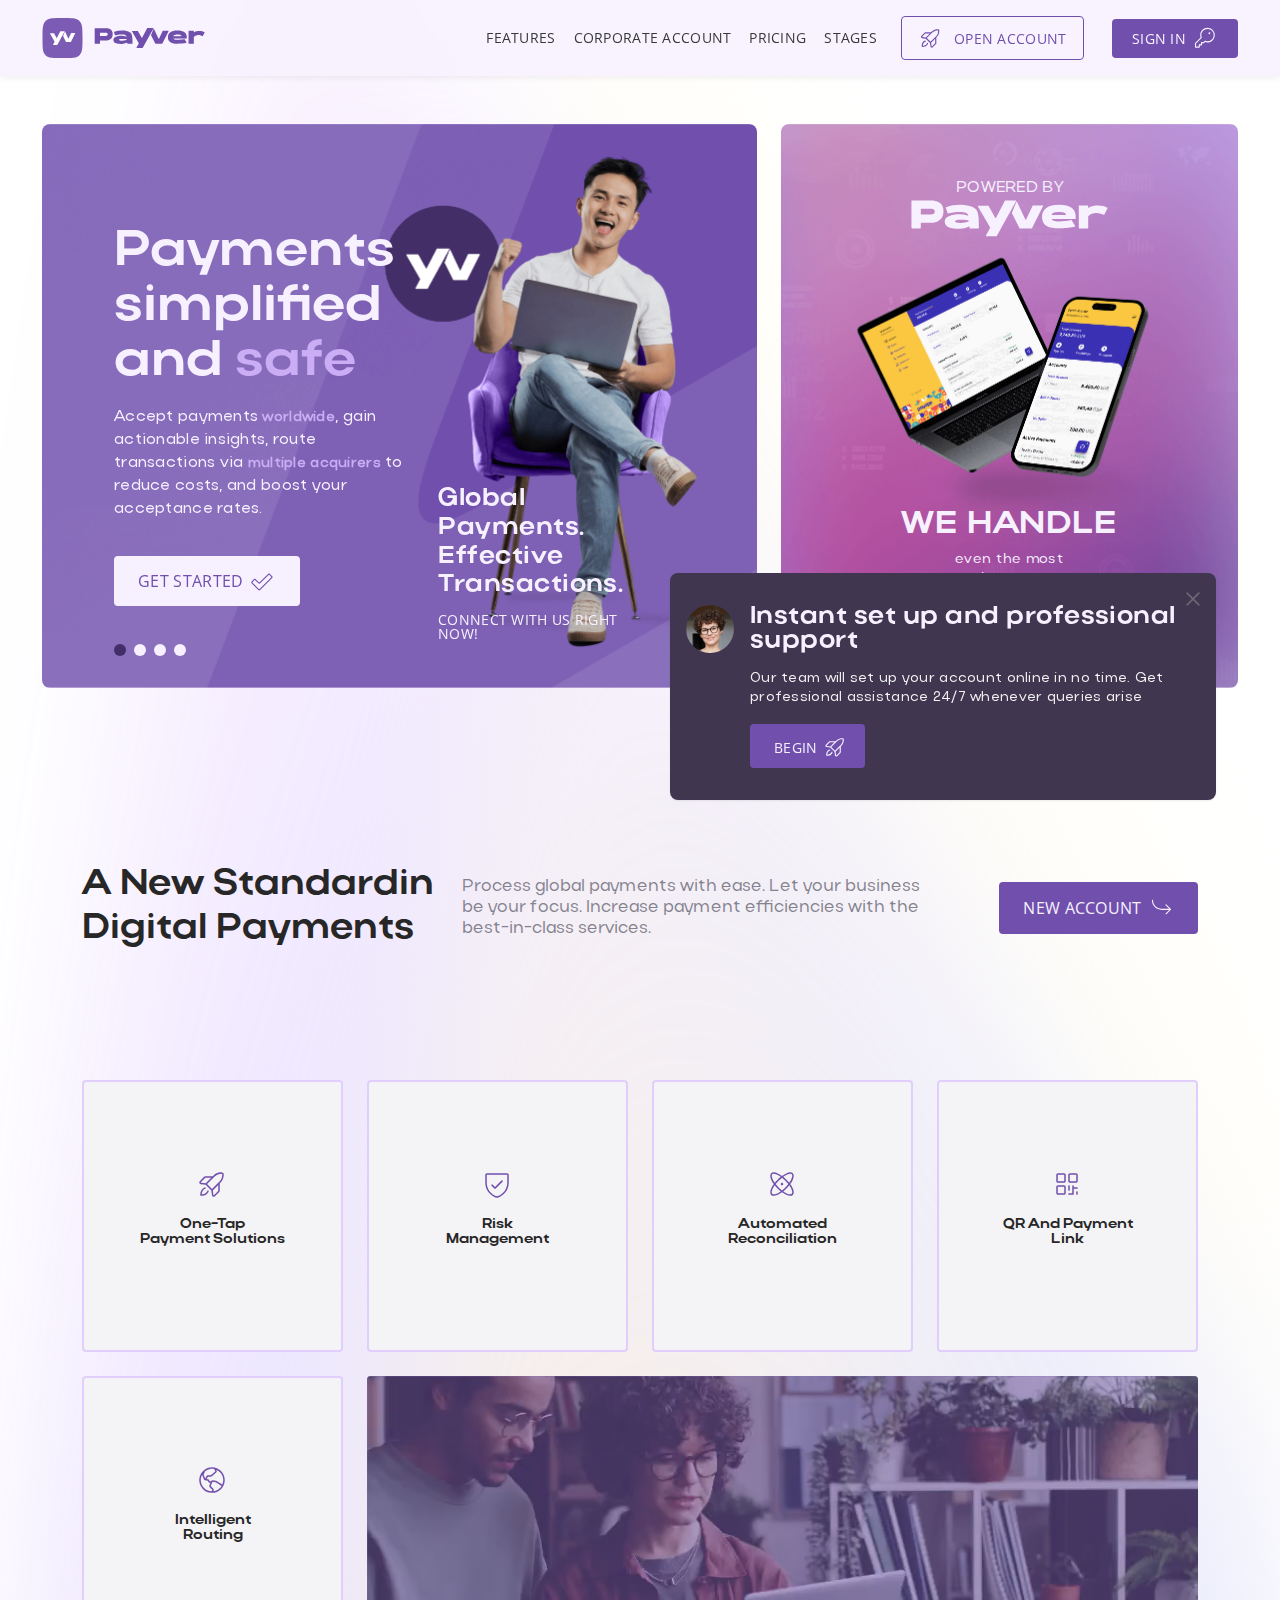
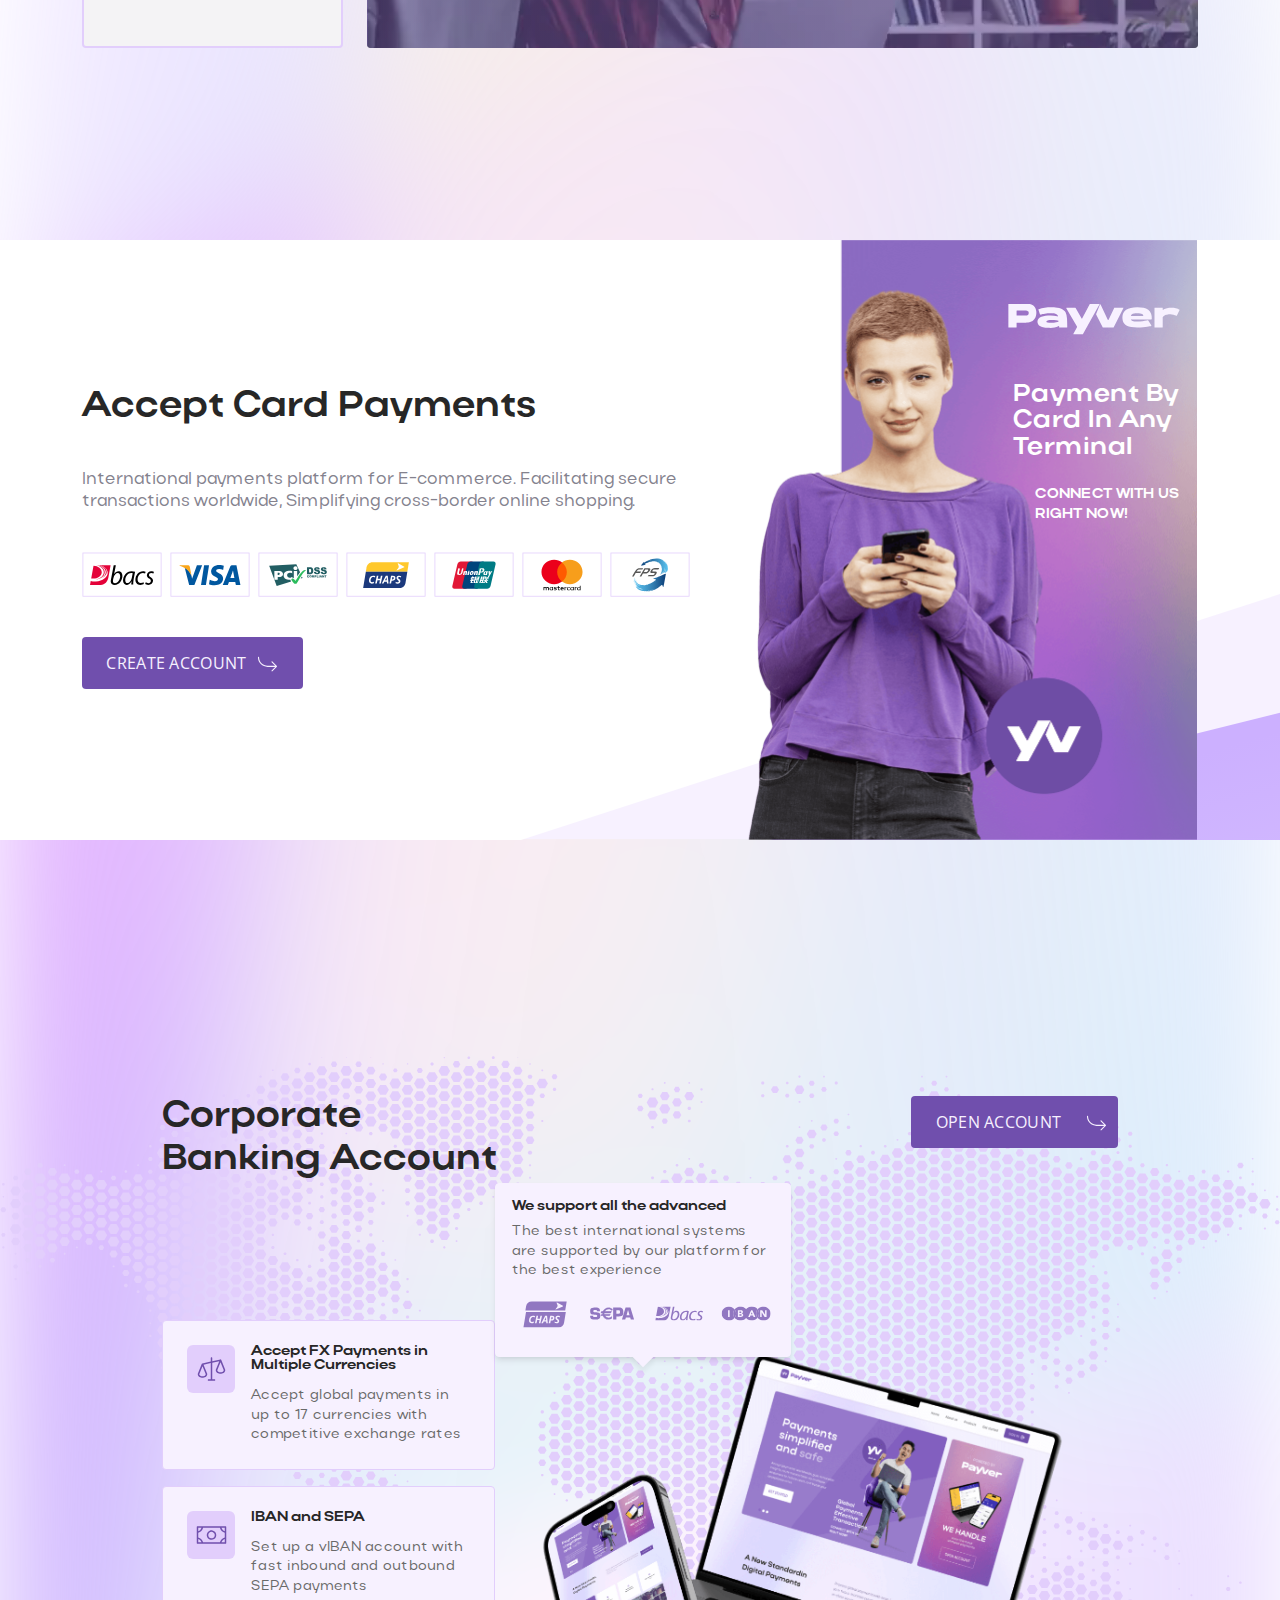
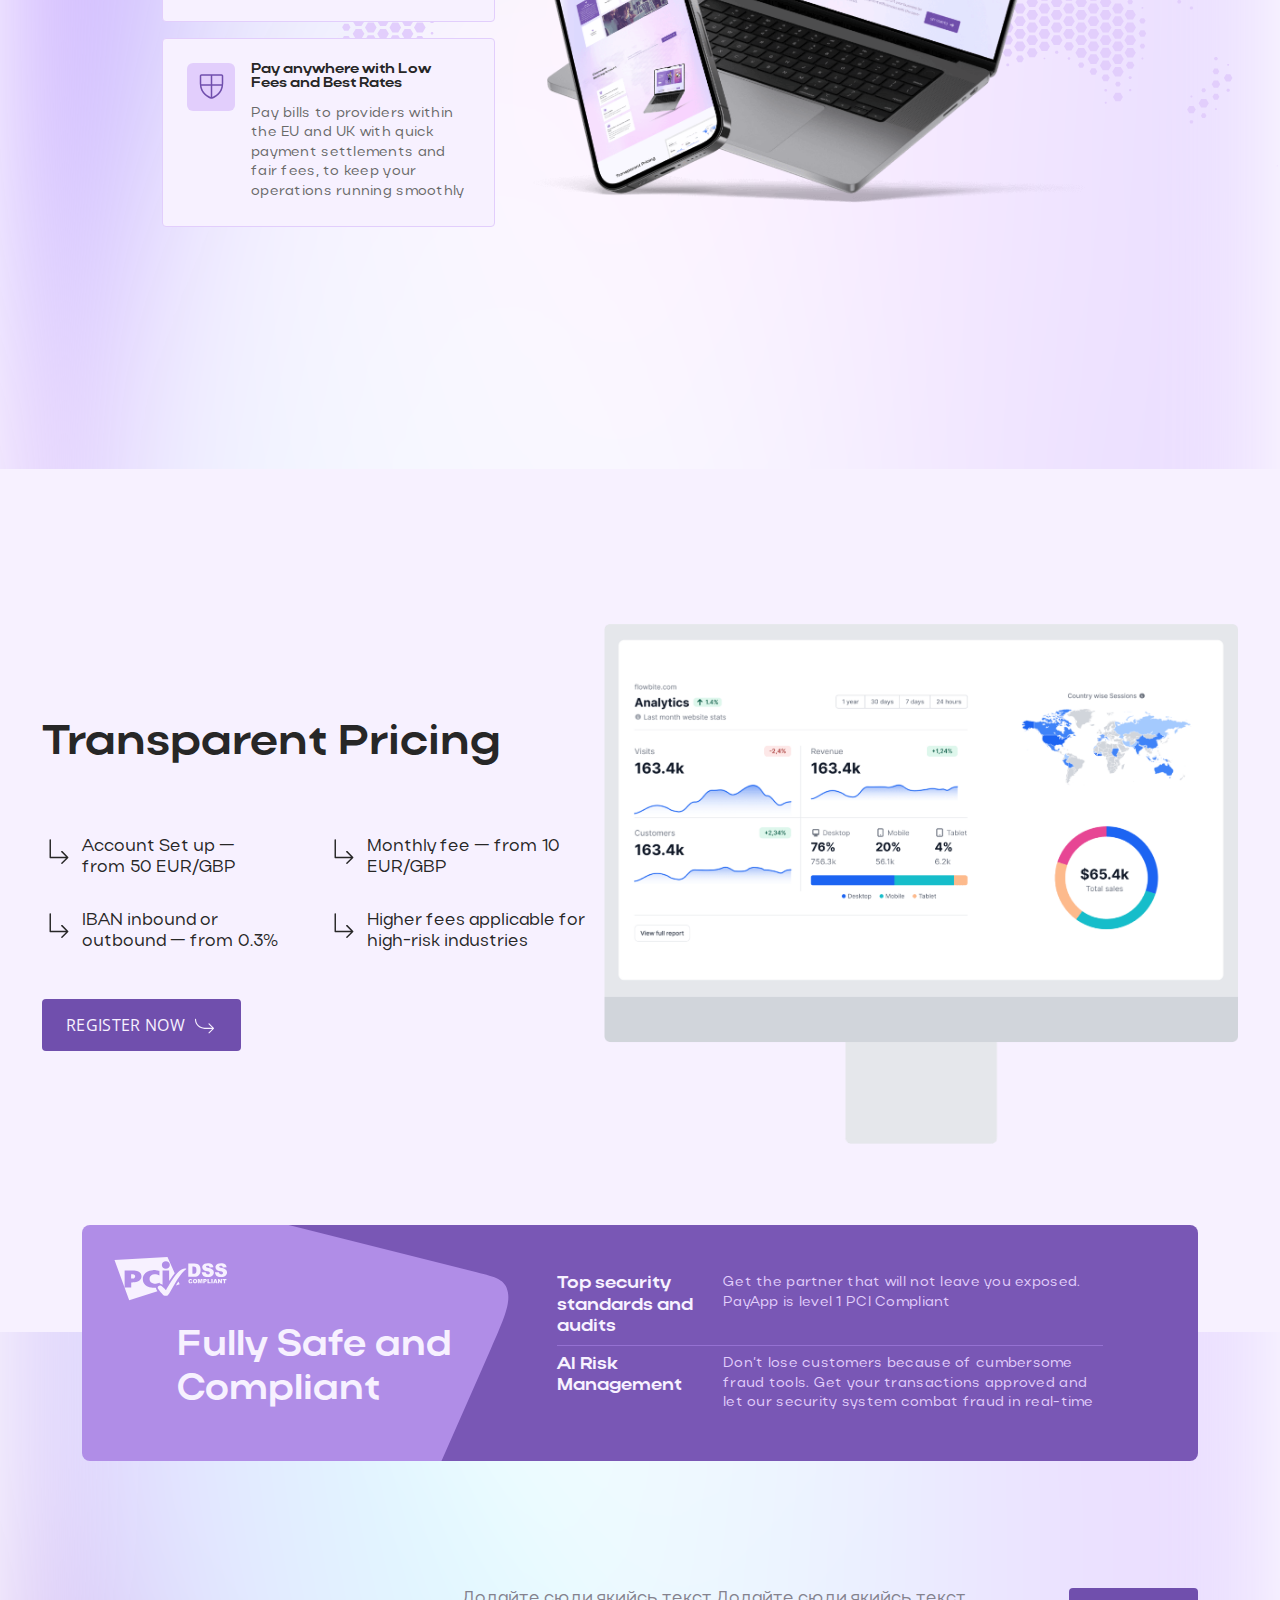
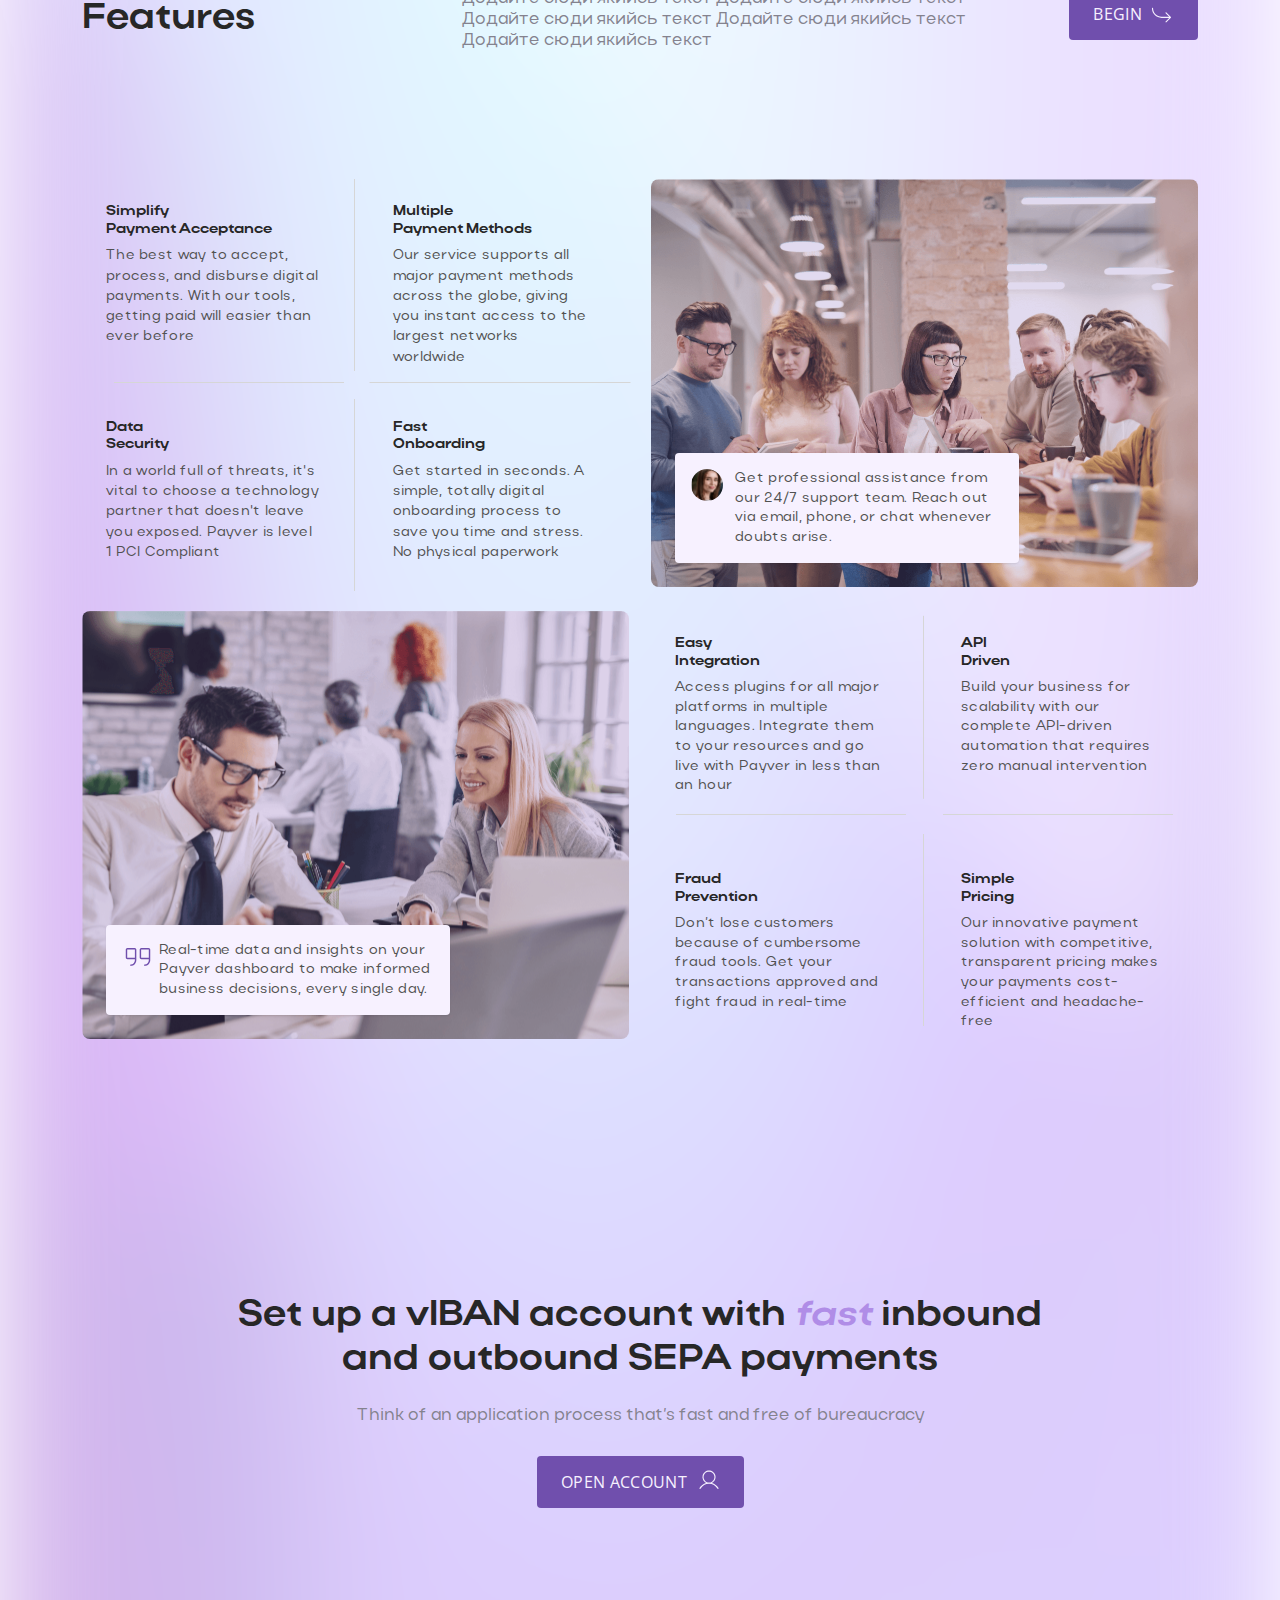
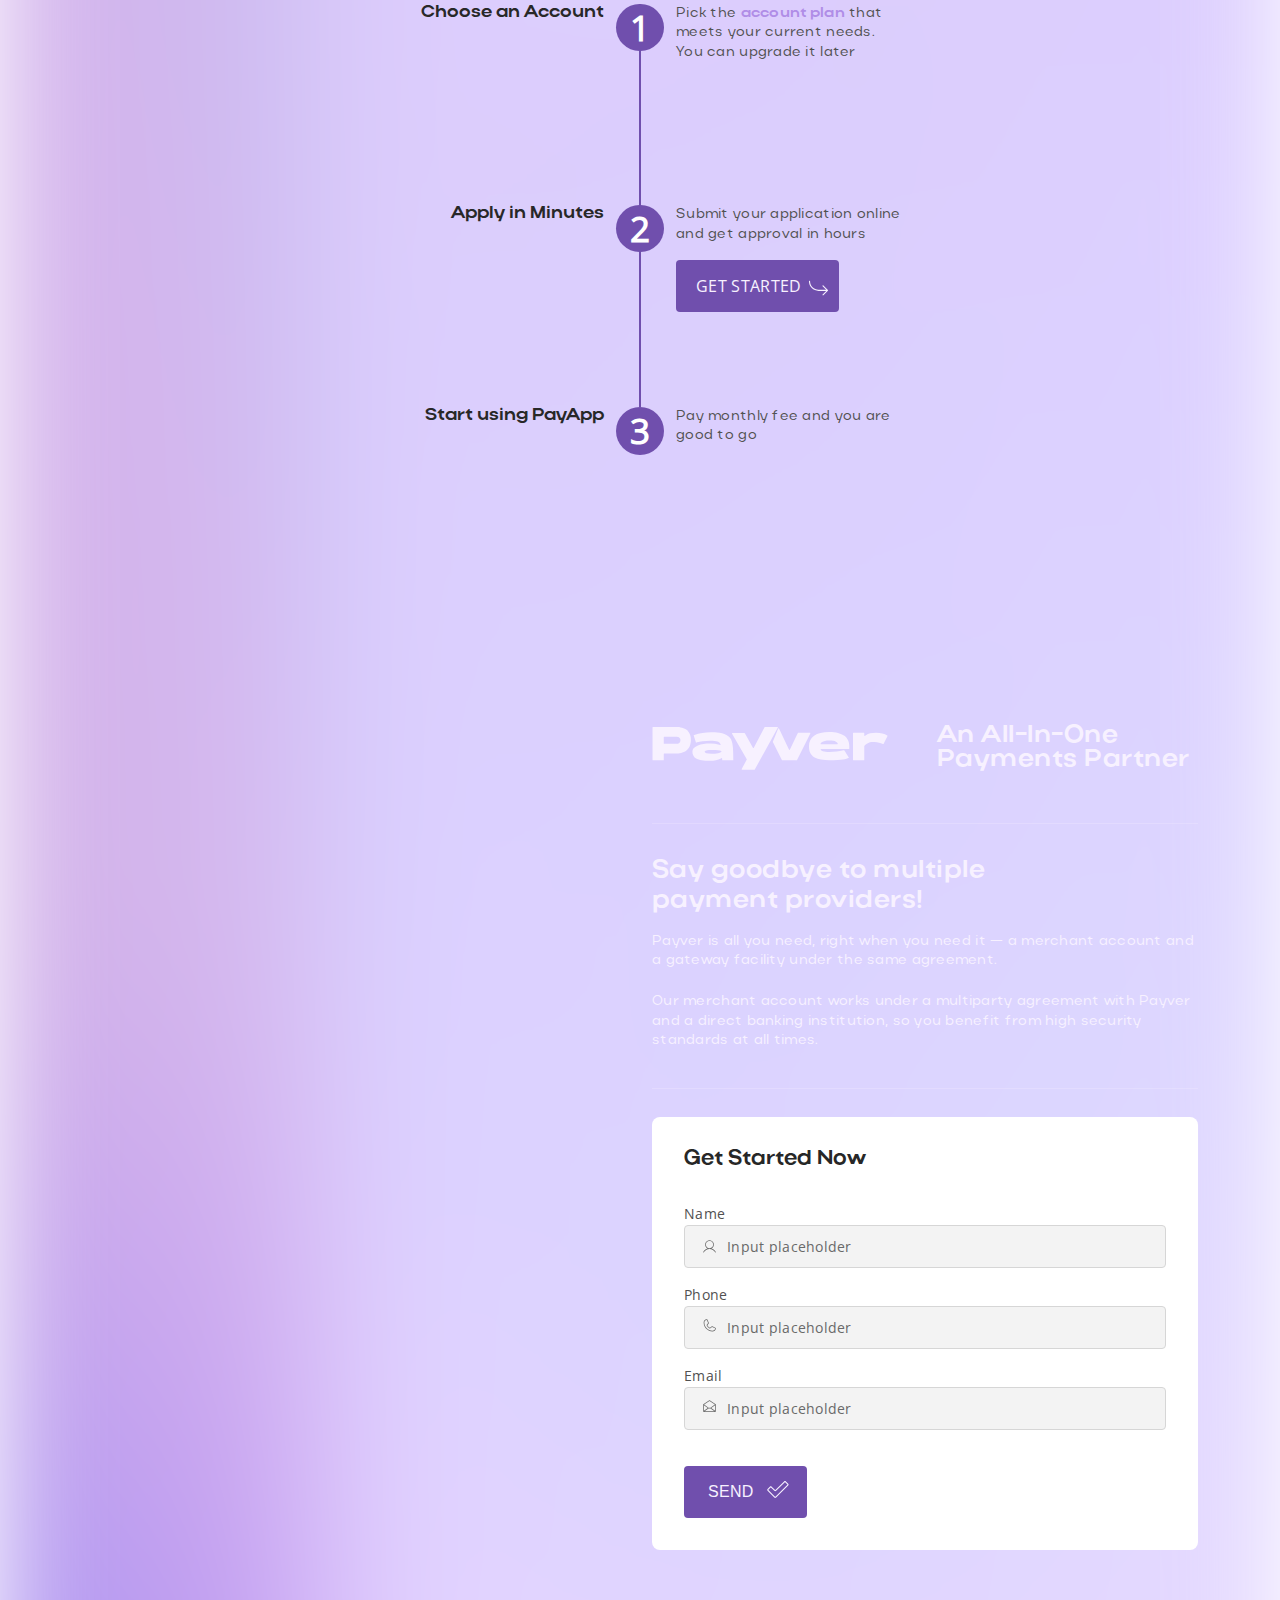
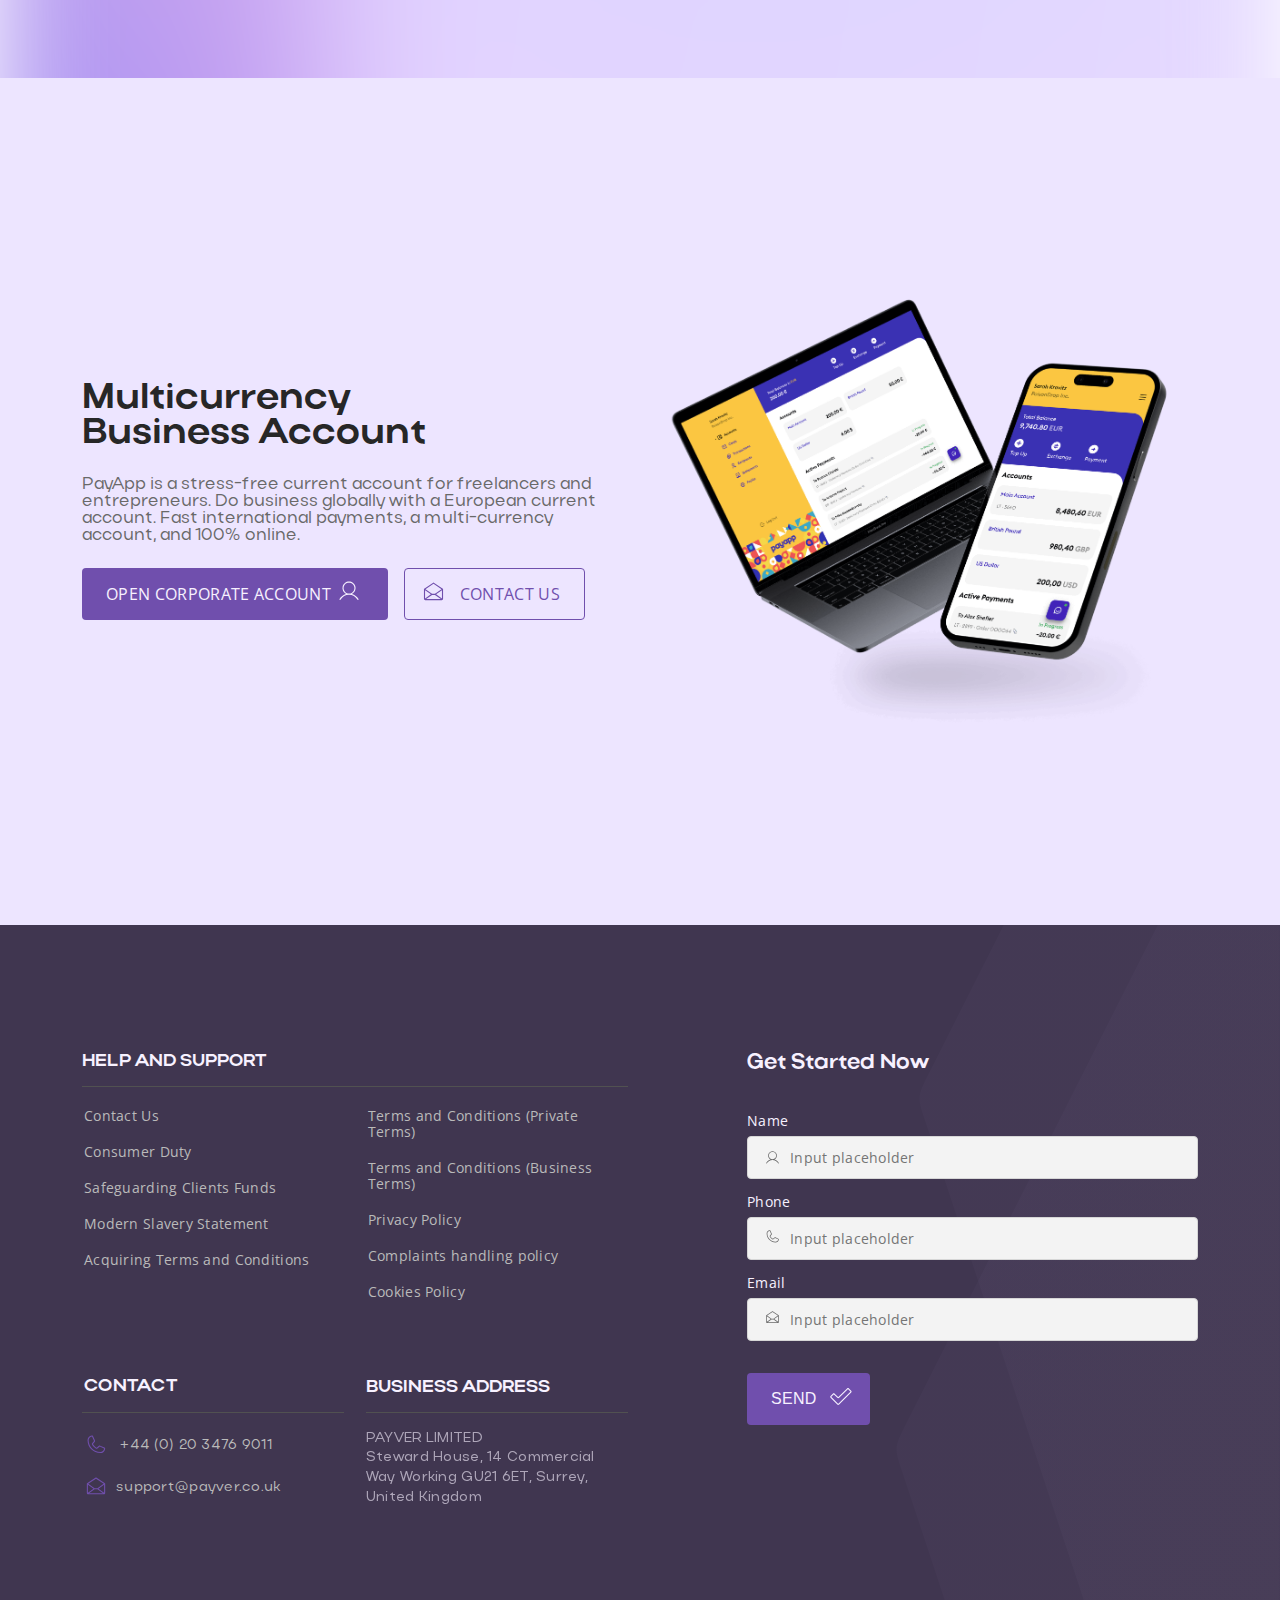
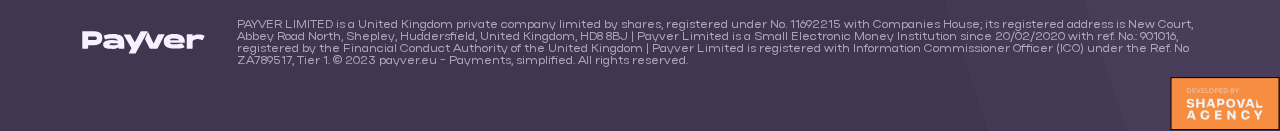
==== commit 357f7c09: "sss" ====
--- a/index.html
+++ b/index.html
@@ -736,33 +736,8 @@
     <script src="script/slick.js"></script>
     <script src="script/burger.js"></script>
     <script src="script/banner-slider.js"></script>
-
-    <script>
-        window.addEventListener('load', function () {
-            var popup = document.getElementById('popup');
-            var closeButton = document.querySelector('.popup-close');
-
-            function showPopup() {
-                popup.classList.add('open');
-            }
-
-            function hidePopup() {
-                popup.classList.remove('open');
-            }
-
-            closeButton.addEventListener('click', hidePopup);
-            setTimeout(showPopup, 1000); // Показать попап через 1 секунду (можно изменить задержку)
-        });
-    </script>
-
-    <script>
-        $(document).ready(function () {
-            $(".burger-icon").click(function () {
-                $(this).toggleClass("active");
-                $(".menu-items").toggleClass("active");
-            });
-        });
-    </script>
+    <script src="script/popup.js"></script>
+
 </body>
 
 </html>--- a/style/style.css
+++ b/style/style.css
@@ -126,7 +126,7 @@
     background: url(../image/button-icon2.svg), #9571D2;
     background-size: inherit;
     background-repeat: no-repeat;
-    background-position: 70px;
+    background-position: 80px;
     transition: all 0.5s;
 }
 
@@ -2047,6 +2047,7 @@
     background-repeat: no-repeat;
     background-size: cover;
     position: relative;
+    background-position: right;
 }
 
 .footer-flex {
@@ -2537,16 +2538,103 @@
     width: inherit;
 }
 
-
-
-
-
-
-
-
-
-
-
+.thank-you-body:after {
+   content: none;
+}
+.main {
+    margin-top: 76px;
+}
+.main-container .wrapper{
+    margin: 0 auto;
+    max-width: 1116px;
+    display: flex;
+    align-items: center;
+}
+.main-container-left {
+    width: 545.997px;
+    min-width: 545.997px;
+    height: 496.167px;
+    margin-right: 24px;
+}
+.main-container-left img {
+    width: 100%;
+    height: 100%;
+    object-fit: contain;
+}
+.main-container-right {
+    display: flex;
+    flex-direction: column;
+    justify-content: center;
+    align-items: flex-start;
+    gap: 32px;
+}
+.main-container-right h1 {
+    color: #F7F1FF;
+    font-family: ActayWide-Bold, sans-serif;
+    font-size: 35px;
+    font-style: normal;
+    font-weight: 700;
+    line-height: normal;
+    width: 356px;
+}
+.main-container-right p {
+    color:#F4F3F5;
+    font-family: Actay-Regular, sans-serif;
+    font-size: 17px;
+    font-style: normal;
+    font-weight: 400;
+    line-height: normal;
+}
+.main-container-right a {
+    border-radius: 4px;
+    background:url(../image/back.svg),#704FAD;
+    background-repeat: no-repeat;
+    background-size: auto;
+    background-position: 18px 15px;
+    display: flex;
+    padding-left: 56px;
+    justify-content: flex-start;
+    align-items: center;
+    width: 276px;
+    max-width: 276px;
+    box-sizing: border-box;
+    height: 52px;
+    border: none;
+    text-decoration: none;
+    color: #F7F1FF;
+    text-align: center;
+    font-size: 16px;
+    font-style: normal;
+    font-weight: 400;
+    line-height: normal;
+    letter-spacing: 0.32px;
+    text-transform: uppercase;
+}
+
+.main-container-right button:hover {
+    background: url(../image/back.svg), #9571D2;
+    background-repeat: no-repeat;
+    background-size: auto;
+    background-position: 18px 15px;
+    transition: all 0.5s;
+}
+
+.main-container-right button:active {
+    background: url(../image/back.svg), #5D4191;
+    background-repeat: no-repeat;
+    background-size: auto;
+    background-position: 18px 15px;
+    transition: all 0.5s;
+}
+.main-container {
+    padding: 128px 0;
+    background: url(../image/Thank.svg), #403650;
+    background-repeat: no-repeat;
+    background-size: cover;
+    position: relative;
+    background-position: right;
+    
+}
 
 
 
@@ -4274,7 +4362,72 @@
         max-width: 216px;
         width: auto;
     }
-
+.main-container {
+    display: flex;
+    min-width: 100%;
+    max-width: 1199px;
+    padding: 64px 32px;
+    justify-content: center;
+    align-items: center;
+    align-content: center;
+    gap: 24px;
+    align-self: stretch;
+    flex-wrap: wrap;
+    box-sizing: border-box;
+}
+.main-container .wrapper {
+    display: flex;
+justify-content: center;
+align-items: center;
+align-content: center;
+gap: 24px;
+align-self: stretch;
+flex-wrap: wrap;
+box-sizing: border-box;
+}
+.main-container {
+    background: #403650;
+}
+.main-container-left {
+    width: 256px;
+    height: 232.637px;
+    min-width: 256px;
+}
+.main-container-right {
+    display: flex;
+min-width: 256px;
+max-width: 512px;
+flex-direction: column;
+justify-content: center;
+align-items: center;
+gap: 32px;
+flex: 1 0 0;
+}
+.main-container-right h1 {
+    font-size: 20px;
+    width: 100%;
+    text-align: center;
+    max-width: 356px;
+}
+.main-container-right p {
+    font-size: 14px;
+    font-style: normal;
+    font-weight: 400;
+    line-height: 140%; /* 19.6px */
+    letter-spacing: 0.28px;
+    text-align: center;
+}
+.main-container-right a {
+    width: 244px;
+    height: 44px;
+    font-size: 14px;
+    font-style: normal;
+    font-weight: 400;
+    line-height: normal;
+    letter-spacing: 0.28px;
+    text-transform: uppercase;
+    background-position: 18px 12px;
+}
 }
 
 @media (max-width: 576px) {
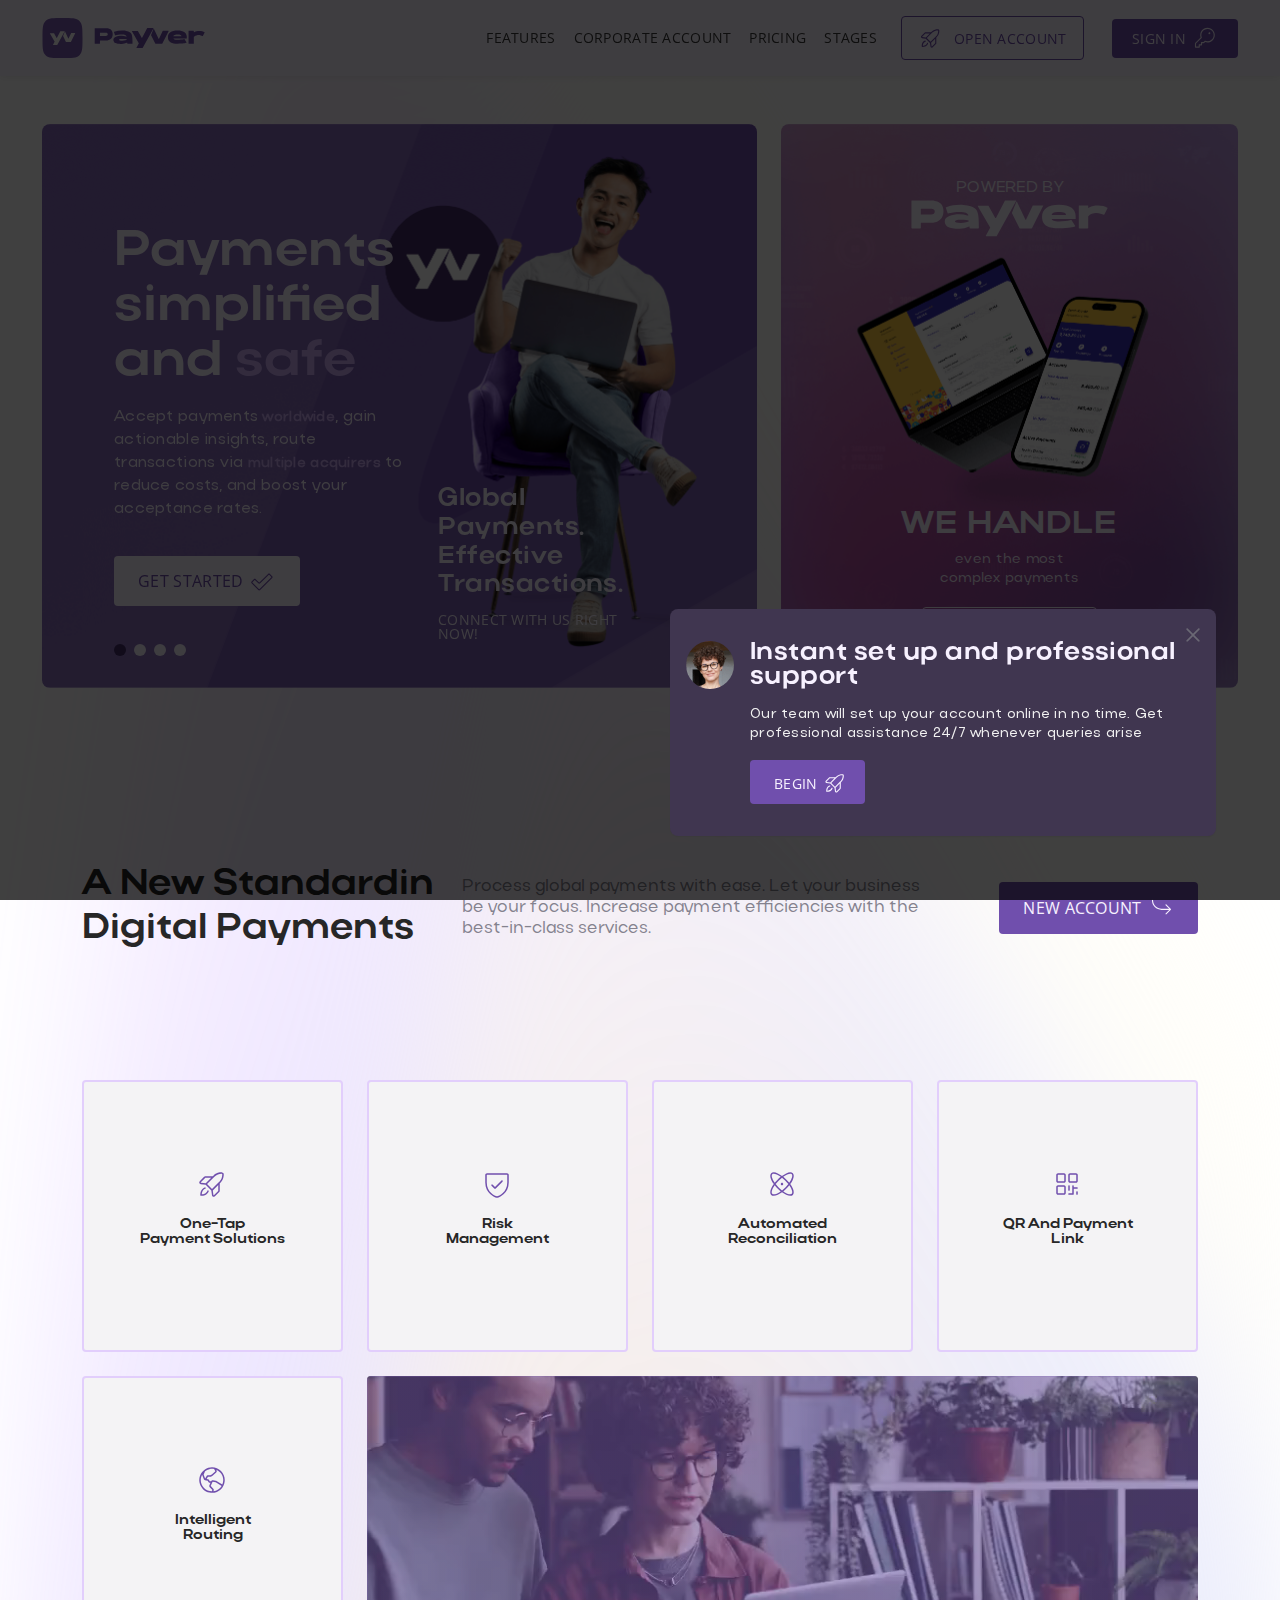
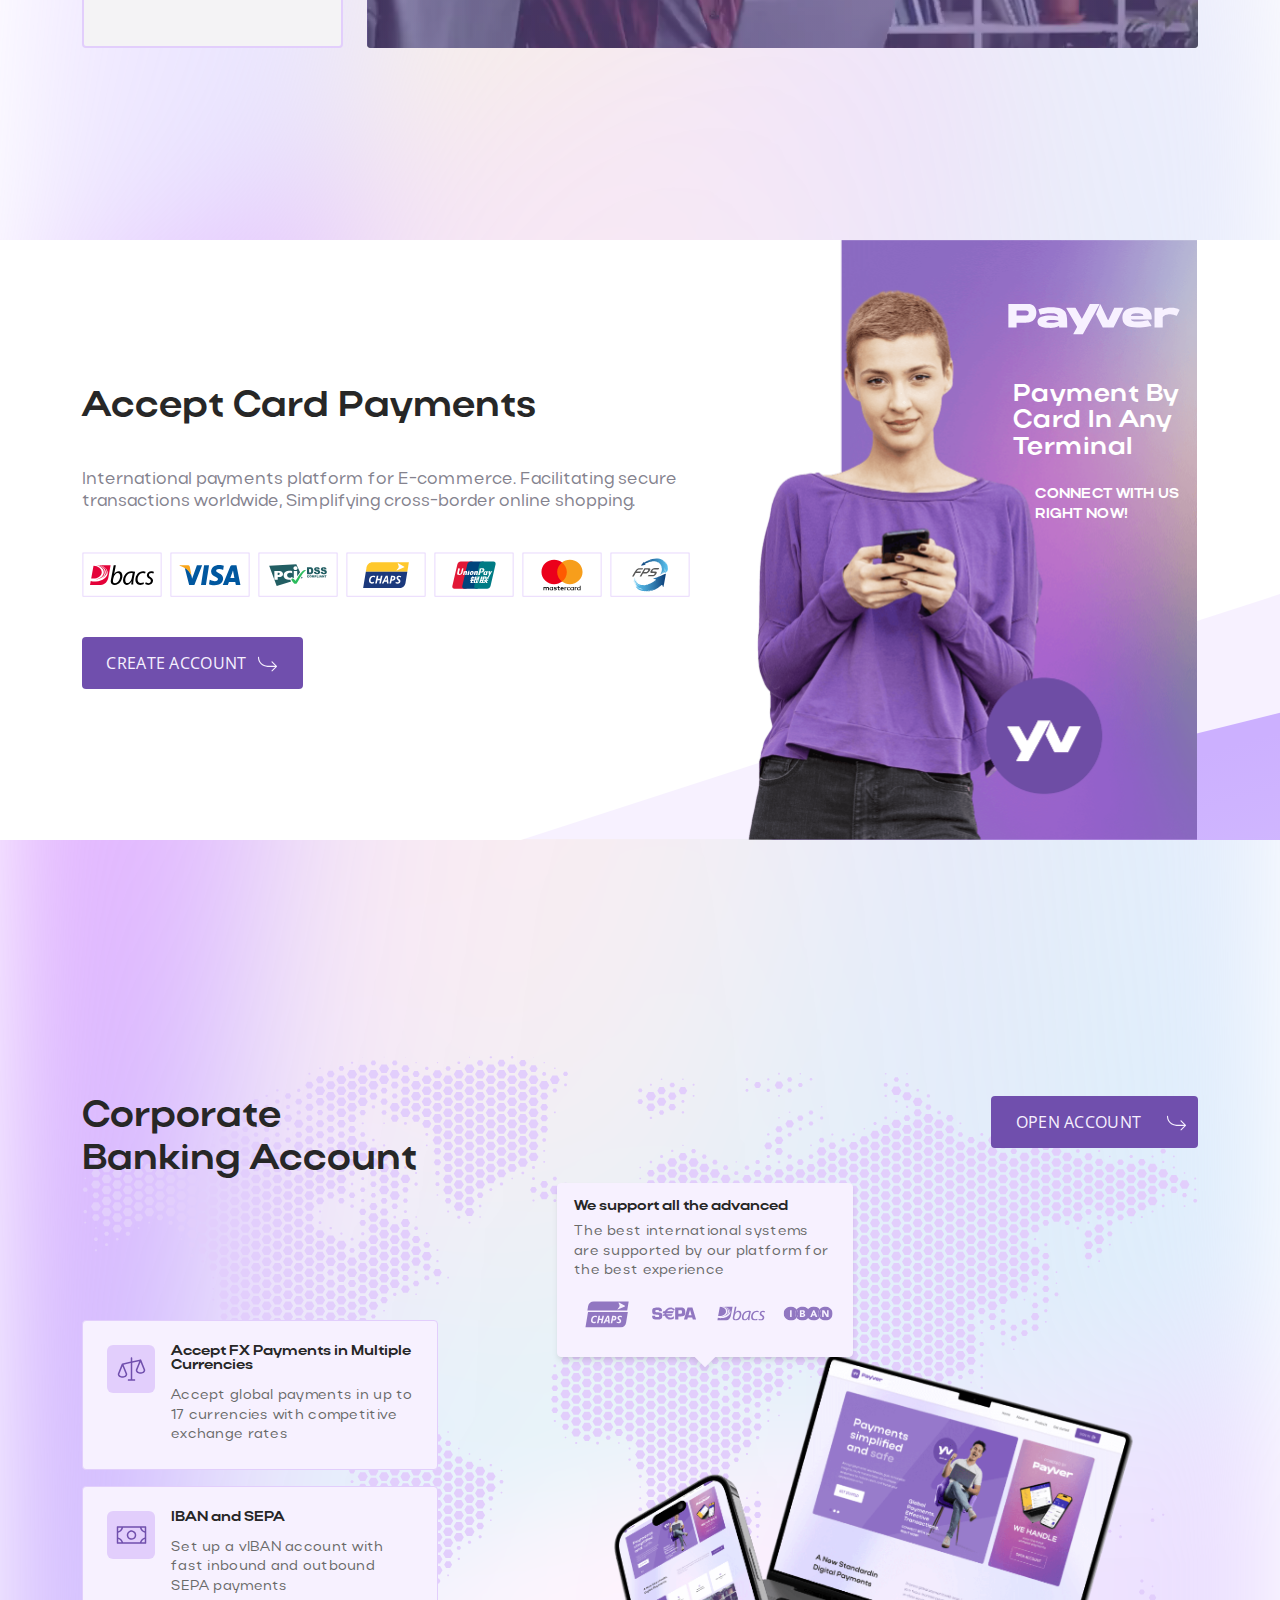
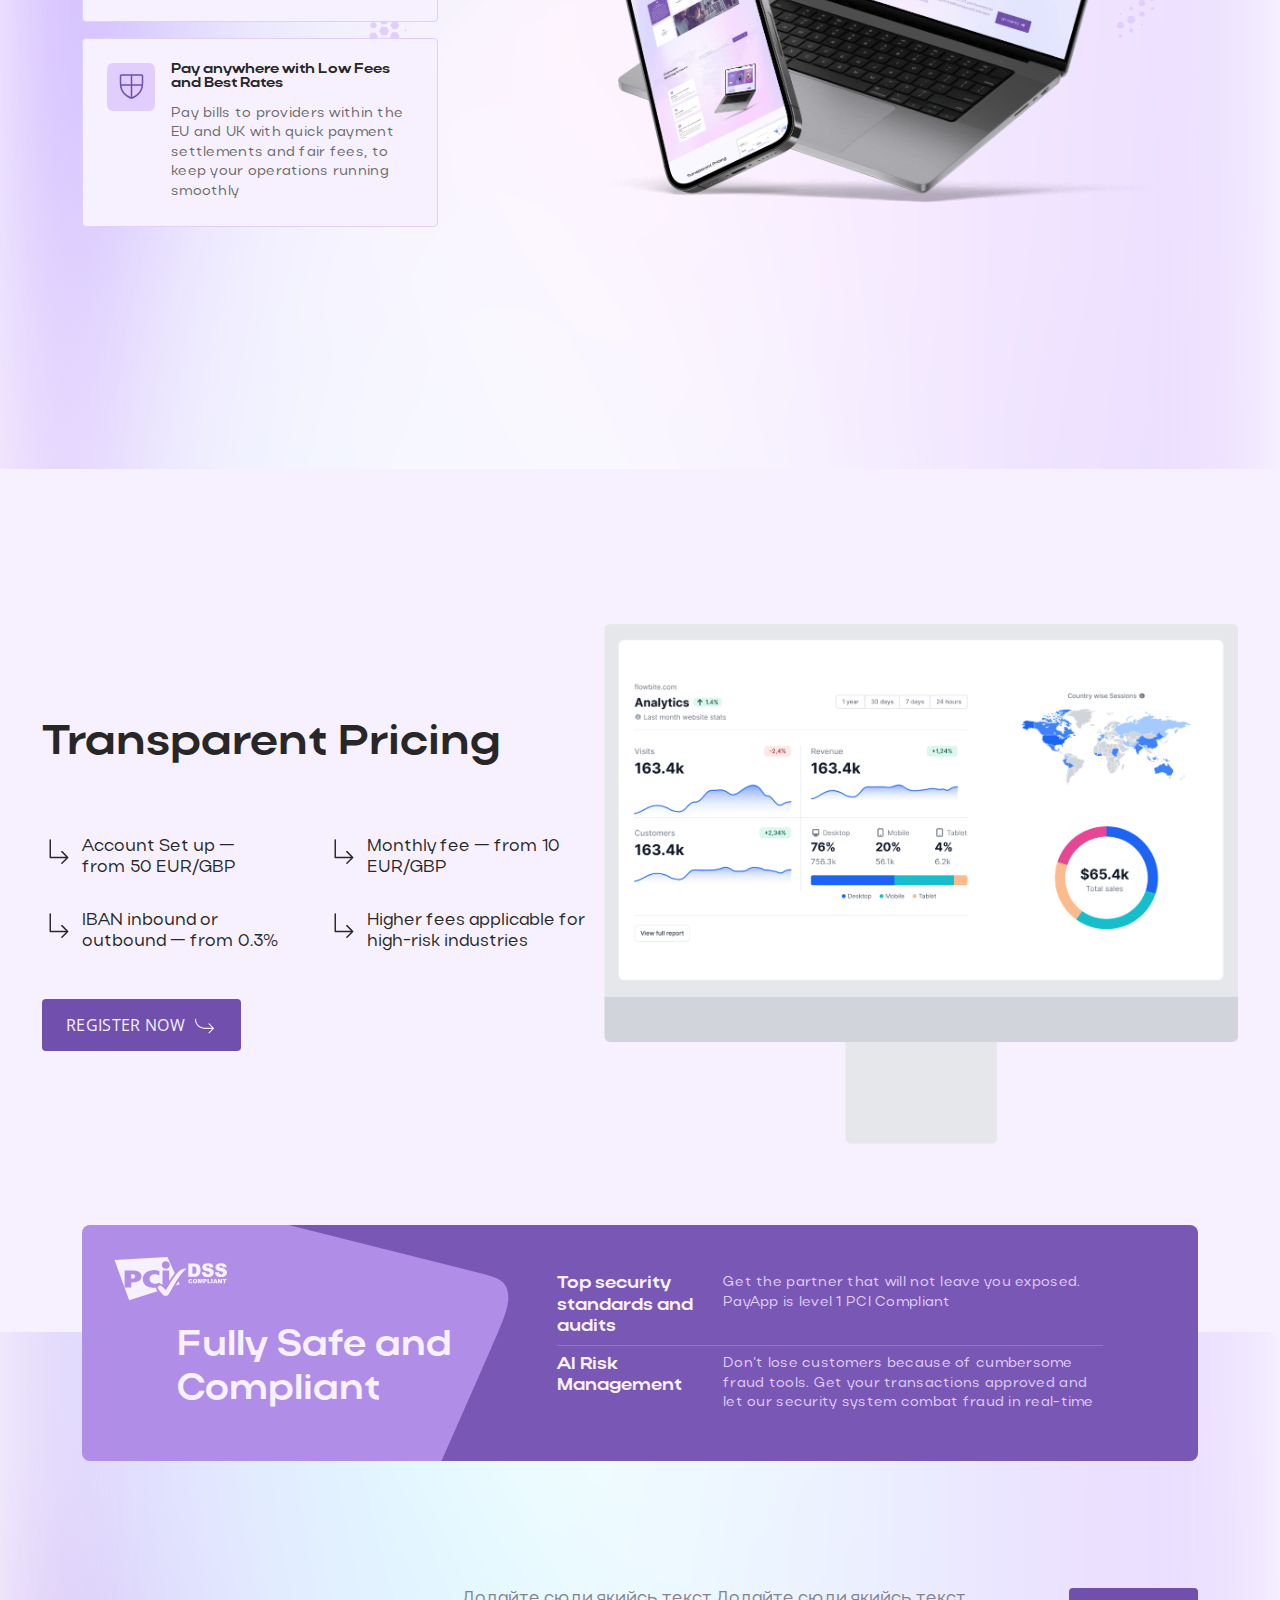
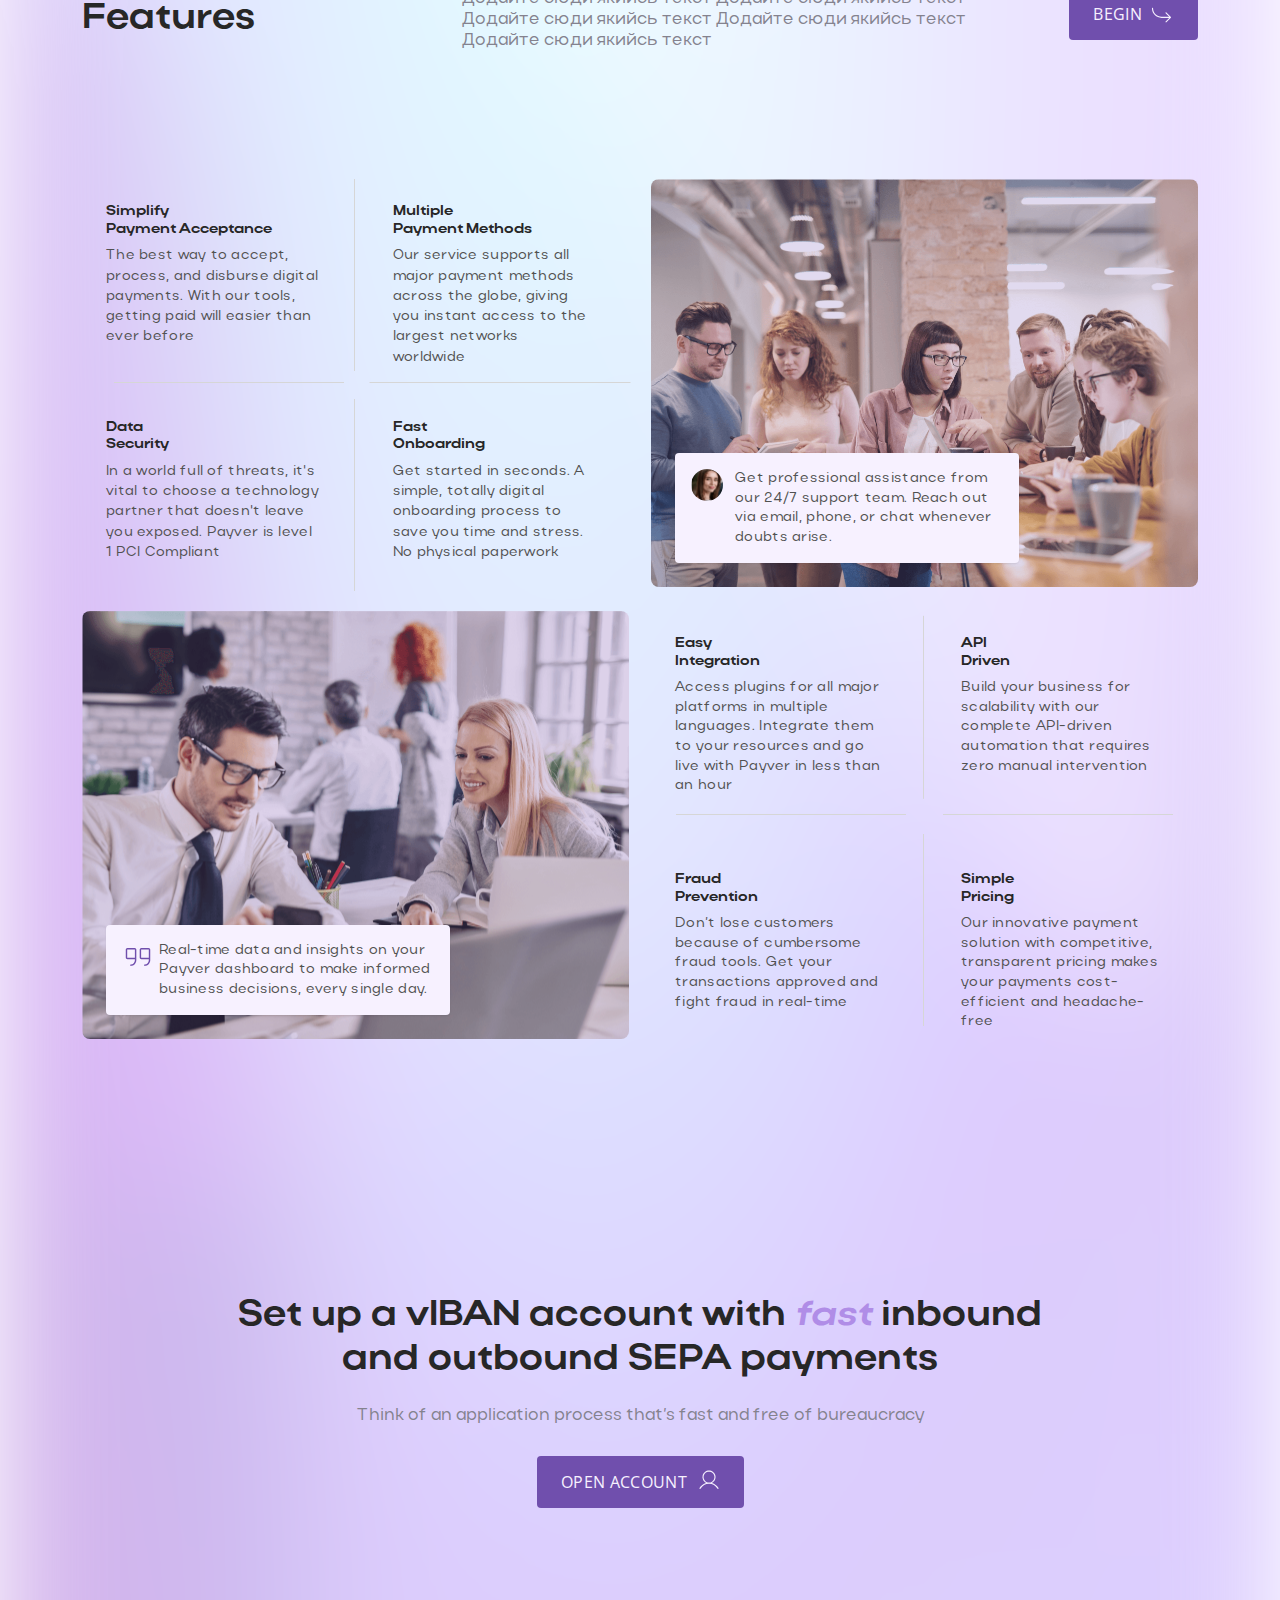
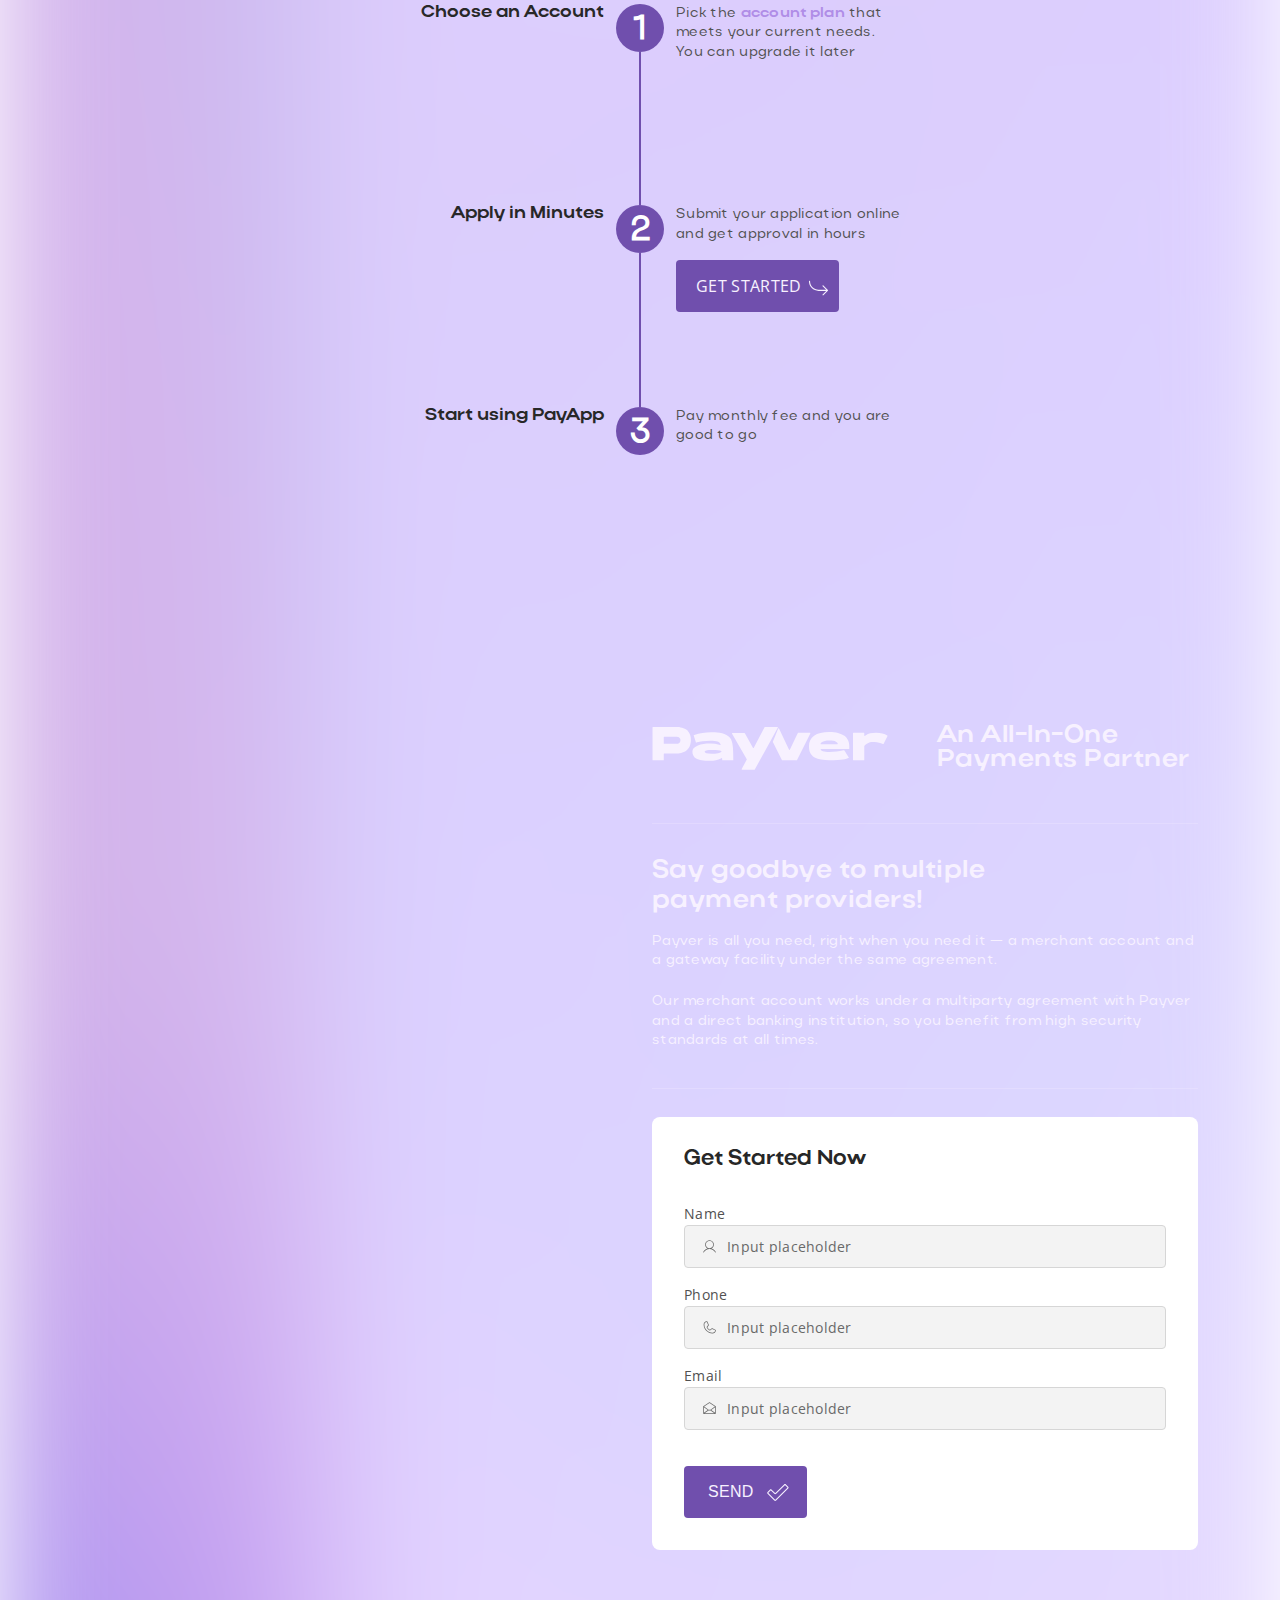
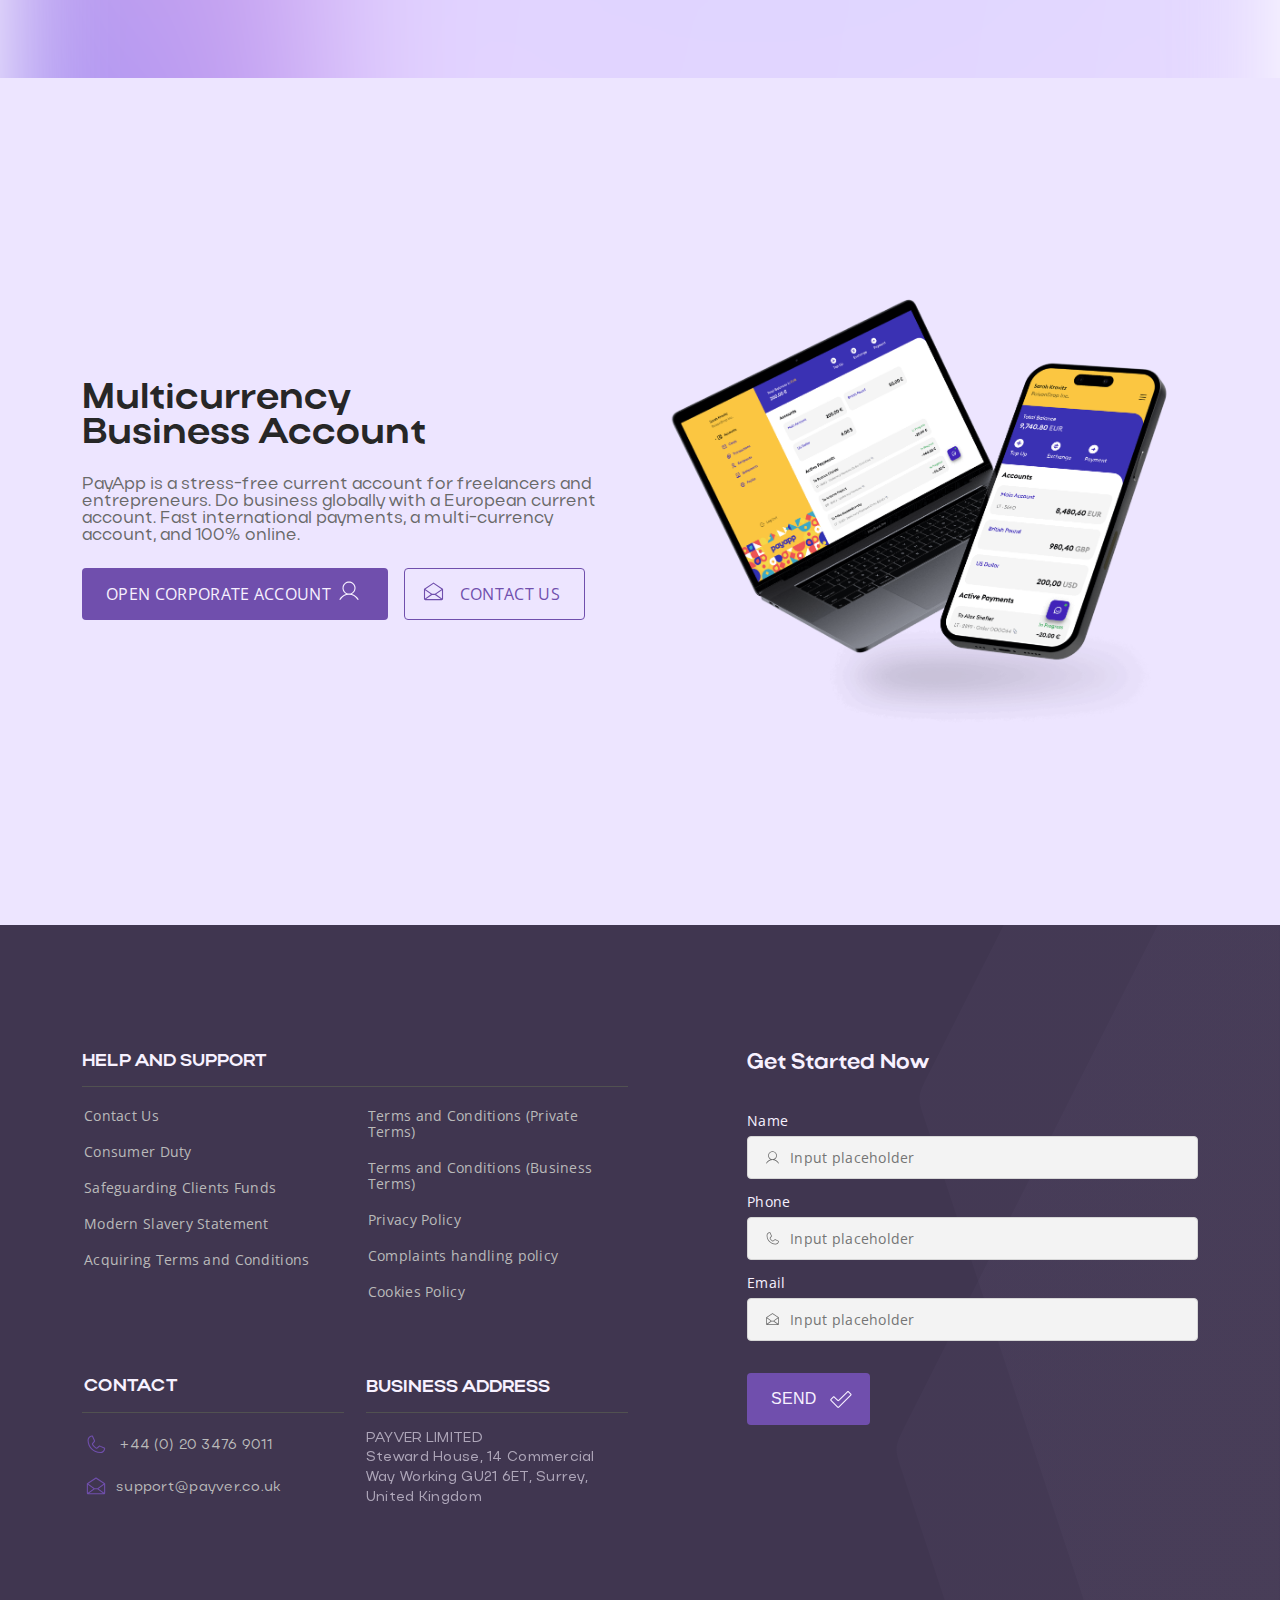
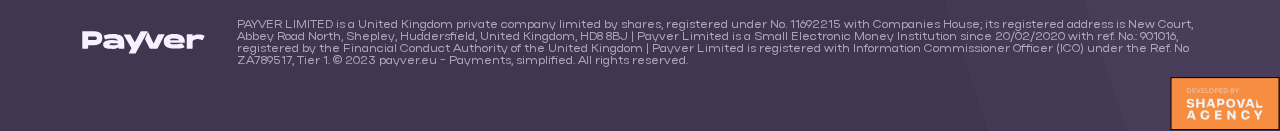
==== commit fb45ad7b: "sss" ====
--- a/index.html
+++ b/index.html
@@ -14,6 +14,7 @@
 
 <body>
     <div class="popup" id="popup">
+       <div class="popup-content">
         <div class="popup-close">
             <img src="image/close.svg" alt="close">
         </div>
@@ -26,6 +27,7 @@
                 queries arise</p>
             <button>Begin</button>
         </div>
+       </div>
     </div>
     <main>
 
@@ -573,24 +575,24 @@
                         institution,
                         so you benefit from high security standards at all times.</p>
                 </div>
-                <form action="">
+                <form id="form1">
                     <h3>Get Started Now</h3>
                     <label for="name">
                         Name
                     </label>
-                    <input type="text" placeholder="Input placeholder" name="name" class="input-form">
+                    <input type="text" id="name1" placeholder="Input placeholder" name="name" class="input-form" required>
 
                     <label for="tel">
                         Phone
                     </label>
-                    <input type="tel" placeholder="Input placeholder" name="tel" class="input-form">
+                    <input type="tel" id="phone1" placeholder="Input placeholder" name="tel" class="input-form" required>
 
                     <label for="email">
                         Email
                     </label>
-                    <input type="email" placeholder="Input placeholder" name="email" class="input-form">
-
-                    <input type="submit" class="submit" value="Send">
+                    <input type="email" id="email1" placeholder="Input placeholder" name="email" class="input-form" required>
+
+                    <input type="submit" class="submit" name="submit" value="Send">
                 </form>
             </div>
         </section>
@@ -684,20 +686,20 @@
                     </div>
                     <div class="footer-right">
                         <h2>Get Started Now</h2>
-                        <form action="">
+                        <form id="form2">
                             <label for="name">
                                 Name
                             </label>
-                            <input type="text" placeholder="Input placeholder" name="name" class="input-footer">
+                            <input type="text" id="name2" placeholder="Input placeholder" name="name" class="input-footer" required>
                             <label for="tel">
                                 Phone
                             </label>
-                            <input type="tel" placeholder="Input placeholder" name="tel" class="input-footer">
+                            <input type="tel" id="phone2" placeholder="Input placeholder" name="tel" class="input-footer" required>
                             <label for="email">
                                 Email
                             </label>
-                            <input type="email" placeholder="Input placeholder" name="email" class="input-footer">
-                            <input type="submit" class="submit" value="Send">
+                            <input type="email" id="email2" placeholder="Input placeholder" name="email" class="input-footer" required>
+                            <input type="submit" class="submit" name="submit" value="Send">
                         </form>
                     </div>
                 </div>
@@ -719,7 +721,7 @@
                 </div>
             </div>
             <div class="footer-position">
-                <a href="#">
+                <a href="https://shapoval.agency/?utm_source=dev&utm_medium=site&utm_campaign=">
                     <img src="image/LabelAgency.svg" alt="shapoval agency">
                 </a>
             </div>
@@ -733,10 +735,13 @@
 
 
     <script src="https://cdnjs.cloudflare.com/ajax/libs/jquery/3.6.0/jquery.min.js"></script>
+    <script src="script/jquery.maskedinput.min.js"></script>
+    <script src="script/jquery.validate.min.js"></script>
     <script src="script/slick.js"></script>
     <script src="script/burger.js"></script>
     <script src="script/banner-slider.js"></script>
     <script src="script/popup.js"></script>
+    <script src="script/form-validation.js"></script>
 
 </body>
 
--- a/style/style.css
+++ b/style/style.css
@@ -112,6 +112,43 @@
 }
 
 .input-form:active::placeholder {
+    color: #393939 !important;
+    transition: all 0.5s;
+}
+
+
+
+.input-footer {
+    transition: all 0.5s;
+    cursor: pointer;
+}
+
+.input-footer:hover {
+    border: 1px solid #7957B5 !important;
+    transition: all 0.5s;
+}
+
+.input-footer:hover::placeholder {
+    color: #393939 !important;
+    transition: all 0.5s;
+}
+
+.input-footer:focus {
+    border: 1px solid #7957B5 !important;
+    transition: all 0.5s;
+}
+
+.input-footer:focus::placeholder {
+    color: #393939 !important;
+    transition: all 0.5s;
+}
+
+.input-footer:active {
+    border: 1px solid #7957B5 !important;
+    transition: all 0.5s;
+}
+
+.input-footer:active::placeholder {
     color: #393939 !important;
     transition: all 0.5s;
 }
@@ -919,8 +956,9 @@
 }
 
 .banking-account .wrapper {
-    max-width: 1440px;
-    padding: 40px 162px 44px 162px;
+    max-width: 1116px;
+    padding: 40px 0 44px 0;
+    margin: 0 auto;
     box-sizing: border-box;
     background: url(../image/map.svg);
     background-repeat: no-repeat;
@@ -1127,11 +1165,8 @@
 
 .transparent-pricing .wrapper {
     max-width: 1365px;
-    position: relative;
-    transform: translateX(-50%);
-    left: 56%;
     width: 100%;
-    margin: 0;
+    margin: 0 auto;
     display: flex;
     justify-content: space-between;
     padding-left: 10px;
@@ -1872,14 +1907,14 @@
     background: url(../image/tel.svg), #F3F3F3;
     background-repeat: no-repeat;
     background-size: auto;
-    background-position: 16px 10px;
+    background-position: 16px 12px;
 }
 
 .feedback .wrapper form .input-form:nth-of-type(3) {
     background: url(../image/mail.svg), #F3F3F3;
     background-repeat: no-repeat;
     background-size: auto;
-    background-position: 16px 10px;
+    background-position: 16px 12px;
 }
 
 .feedback .wrapper form .input-form::placeholder {
@@ -1926,7 +1961,7 @@
     background: url(../image/submit.svg), #704FAD;
     background-repeat: no-repeat;
     background-size: auto;
-    background-position: 81px 11px;
+    background-position: 81px 14px;
     border: none;
     width: 123px;
     height: 52px;
@@ -1947,7 +1982,7 @@
     background: url(../image/submit.svg), #9571D2;
     background-repeat: no-repeat;
     background-size: auto;
-    background-position: 81px 11px;
+    background-position: 81px 14px;
     transition: all 0.5s;
 }
 
@@ -1955,7 +1990,7 @@
     background: url(../image/submit.svg), #5D4191;
     background-repeat: no-repeat;
     background-size: auto;
-    background-position: 81px 11px;
+    background-position: 81px 14px;
     transition: all 0.5s;
 }
 
@@ -2191,14 +2226,14 @@
     background: url(../image/tel.svg), #F3F3F3;
     background-repeat: no-repeat;
     background-size: auto;
-    background-position: 16px 10px;
+    background-position: 16px 12px;
 }
 
 .footer-right form .input-footer:nth-of-type(3) {
     background: url(../image/mail.svg), #F3F3F3;
     background-repeat: no-repeat;
     background-size: auto;
-    background-position: 16px 10px;
+    background-position: 16px 12px;
 }
 
 .footer-right form label .input-footer::placeholder {
@@ -2268,7 +2303,17 @@
 .popup {
     position: fixed;
     bottom: -100%;
-    right: 5%;
+    right: 0;
+    width: 100%;
+    height: 100%;
+    z-index: 100;
+    background: rgba(0, 0, 0, 0.75);
+    display: flex;
+    align-items: flex-end;
+    justify-content: flex-end;
+    transition: all 0.5s;
+}
+.popup-content {
     display: flex;
     width: 546px;
     max-width: 546px;
@@ -2279,11 +2324,11 @@
     background: #403650;
     box-shadow: 0px 1px 2px 0px rgba(0, 0, 0, 0.08);
     transition: bottom 0.5s ease-in-out;
-    z-index: 100;
-}
-
+    position: relative;
+    margin: 0 64px 64px 0;
+}
 .popup.open {
-    bottom: 100px;
+    bottom: 0;
 }
 
 .popup-close {
@@ -2519,6 +2564,9 @@
     margin: 0;
     border-radius: 45px;
     background: #704FAD;
+    font-family: Actay-Regular;
+    padding-top: 4px;
+    box-sizing: border-box;
 }
 
 .viban-account-tampl-section-number {
@@ -2680,10 +2728,7 @@
 
 
 @media (max-width: 1680px) {
-    .transparent-pricing .wrapper {
-        left: 0;
-        transform: none;
-    }
+
 
     .transparent-pricing-right-img-1 {
         height: 100%;
@@ -3069,7 +3114,7 @@
     }
 
     .digital-payments-main-container:hover p {
-        font-size: 12px;
+        font-size: 14px;
         transition: all 0.5s;
         height: 105px;
         overflow: hidden;
@@ -3170,7 +3215,7 @@
         gap: 16px;
         flex: 1 0 0;
         flex-wrap: wrap;
-        margin-top: 115px;
+        margin-top: 0;
     }
 
     .banking-account-right {
@@ -4035,7 +4080,8 @@
         flex-wrap: wrap;
     }
 
-    .popup {
+
+    .popup-content {
         display: flex;
         width: 288px;
         min-width: 288px;
@@ -4043,6 +4089,7 @@
         padding: 32px 32px 32px 16px;
         align-items: flex-start;
         right: 0;
+        margin: 0;
     }
 
     .popup.open {
@@ -4129,7 +4176,8 @@
         min-width: 121px;
         line-height: normal;
         width: 121px;
-        margin-bottom: 0px;
+        margin-bottom: 24px;
+        text-transform: none;
     }
 
     .card-payments-right p {
@@ -4139,6 +4187,7 @@
         min-width: 121px;
         line-height: normal;
         width: 121px;
+        text-transform: none;
     }
 
     .banking-account .wrapper {
@@ -4336,20 +4385,20 @@
     .viban-account-tampl-section-number p {
         display: flex;
         min-width: 24px;
+        min-height: 24px;
         width: 24px;
         height: 24px;
-        padding: 12px;
+        padding-top: 3px;
         flex-direction: column;
         justify-content: center;
         align-items: center;
         gap: 4px;
         border-radius: 45px;
         text-align: center;
-        font-size: 17.5px;
+        font-size: 16px;
         font-style: normal;
         font-weight: 700;
         line-height: normal;
-        padding: 0;
         color: #fff;
         margin: 0;
         border-radius: 45px;
@@ -4428,13 +4477,48 @@
     text-transform: uppercase;
     background-position: 18px 12px;
 }
+.card-payments-right h3 br {
+    display: none;
+}
+.card-payments-right p br{
+    display: none;
+}
+.banking-account .wrapper {
+    display: flex;
+min-width: 320px;
+max-width: 1199px;
+flex-direction: column;
+justify-content: center;
+align-items: center;
+gap: 32px;
+align-self: stretch;
+}
+.banking-account-right-position-container-img {
+    display: flex;
+    justify-content: center;
+    align-items: center;
+    flex: 1 0 0;
+    align-self: stretch;
+    width: 56px;
+    height: 50px;
+}
+
 }
 
 @media (max-width: 576px) {
     .banking-account-left {
         margin-top: 34px;
     }
-
+    .digital-payments-main-container h3 {
+        font-size: 12px;
+        height: 48px;
+    }
+    .digital-payments-video-container {
+        width: calc(16% - 16px);
+    }
+    .banner-right {
+        background-size: 40%, cover;
+    }
     .banking-account-right-position {
         left: 32px;
     }
@@ -4442,16 +4526,10 @@
     .banking-account-right {
         margin-top: 0;
     }
-
-    .banking-account-right-position-container-img {
-        display: flex;
-        justify-content: center;
-        align-items: center;
-        flex: 1 0 0;
-        align-self: stretch;
-        width: 56px;
-        height: 50px;
-    }
+    .compliant {
+        background-position: -300px;
+    }
+
 
     .transparent-pricing {
         padding-top: 50px;
@@ -4464,4 +4542,13 @@
     .viban-account-tampl-section-flex>p {
         width: auto;
     }
+}
+@media(max-width: 375px) {
+    .banner-right {
+        background-size: 66%, cover;
+    }
+    .compliant {
+        background: url(../image/svg-mob.svg), #7957B5;
+        background-repeat: no-repeat;
+    }
 }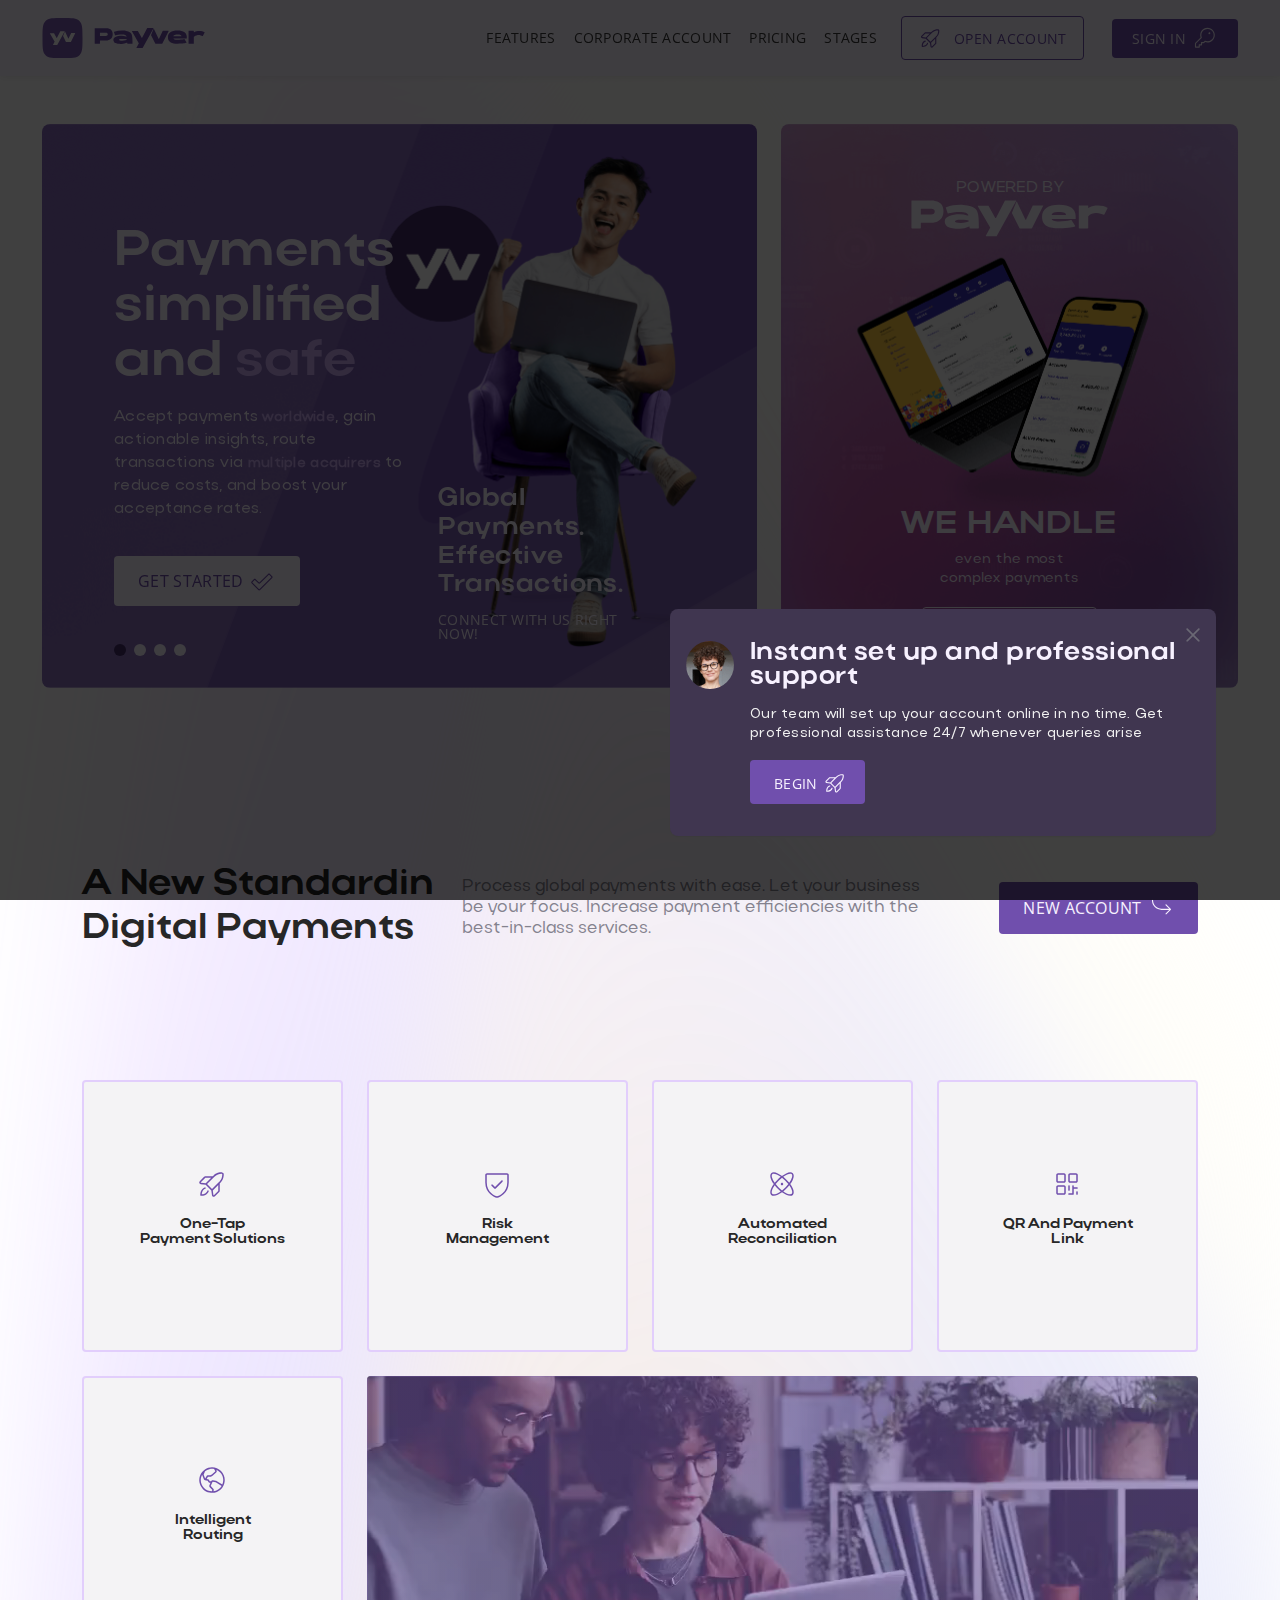
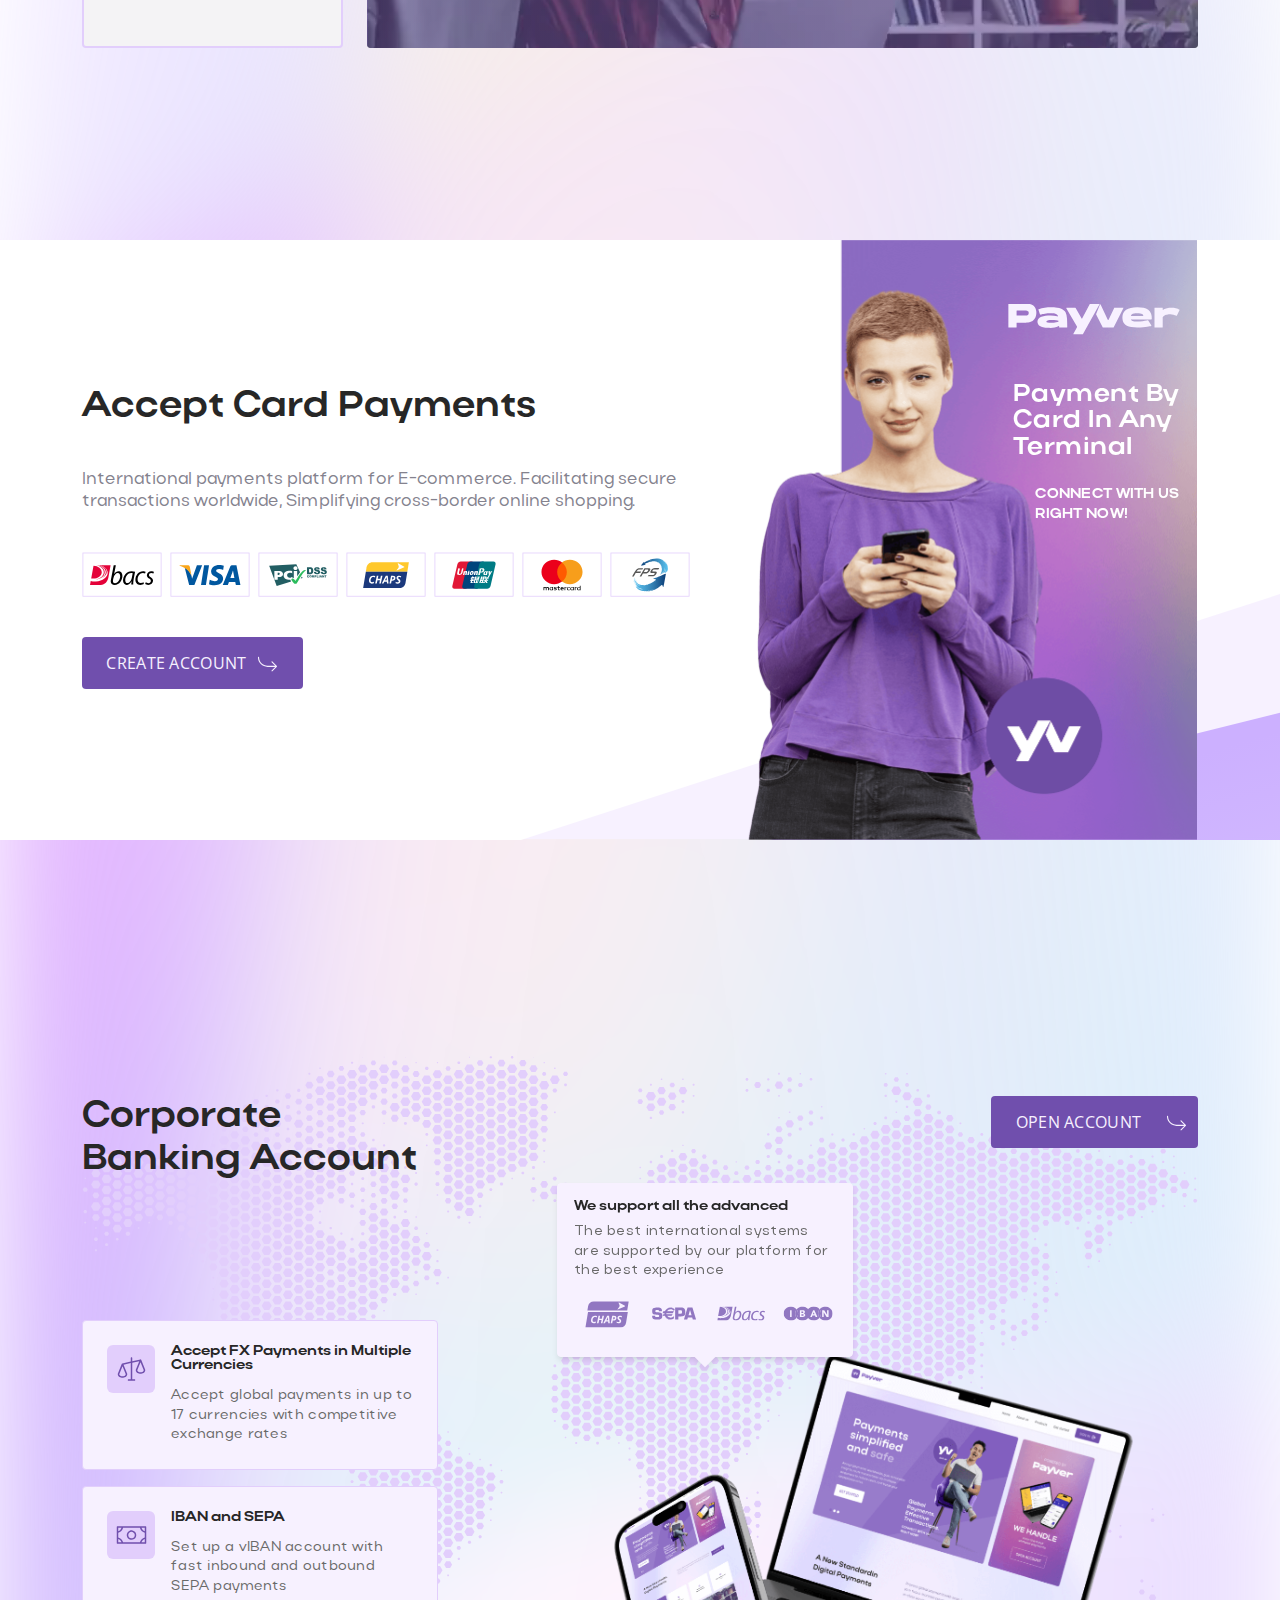
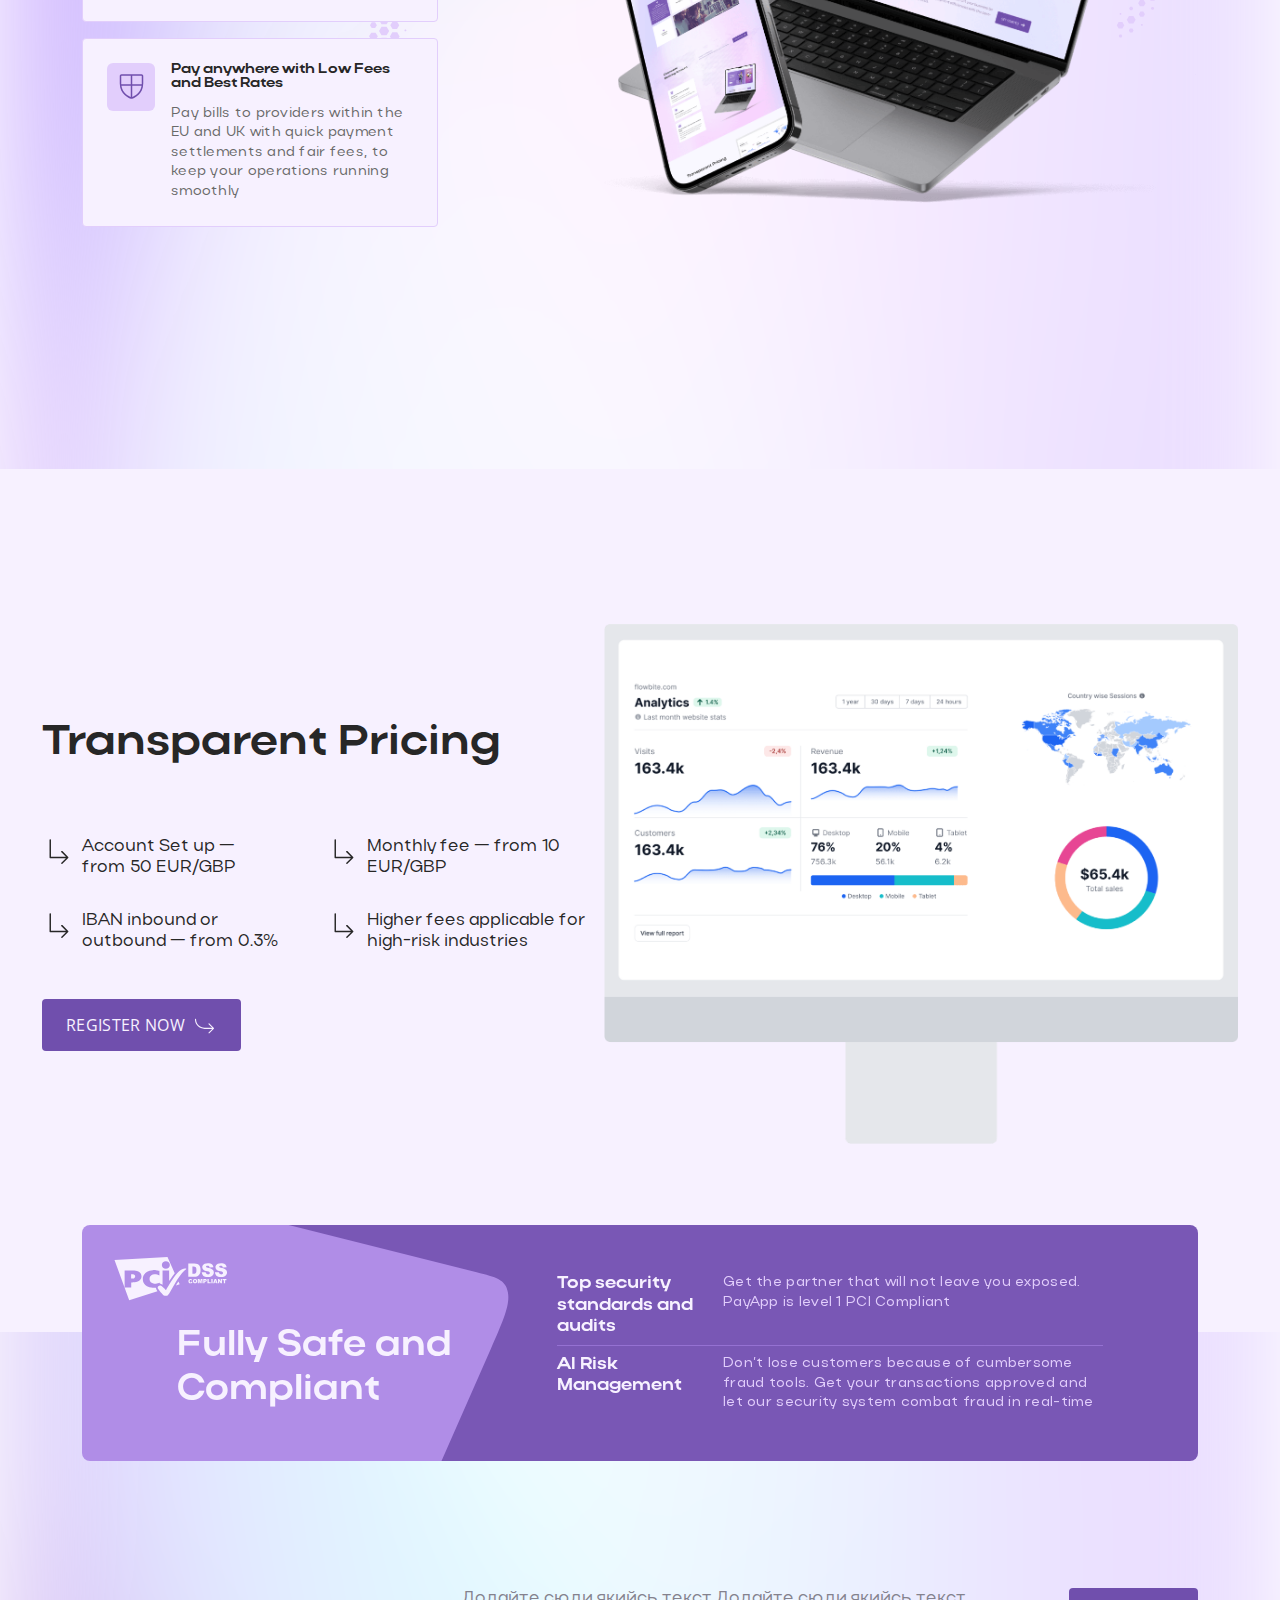
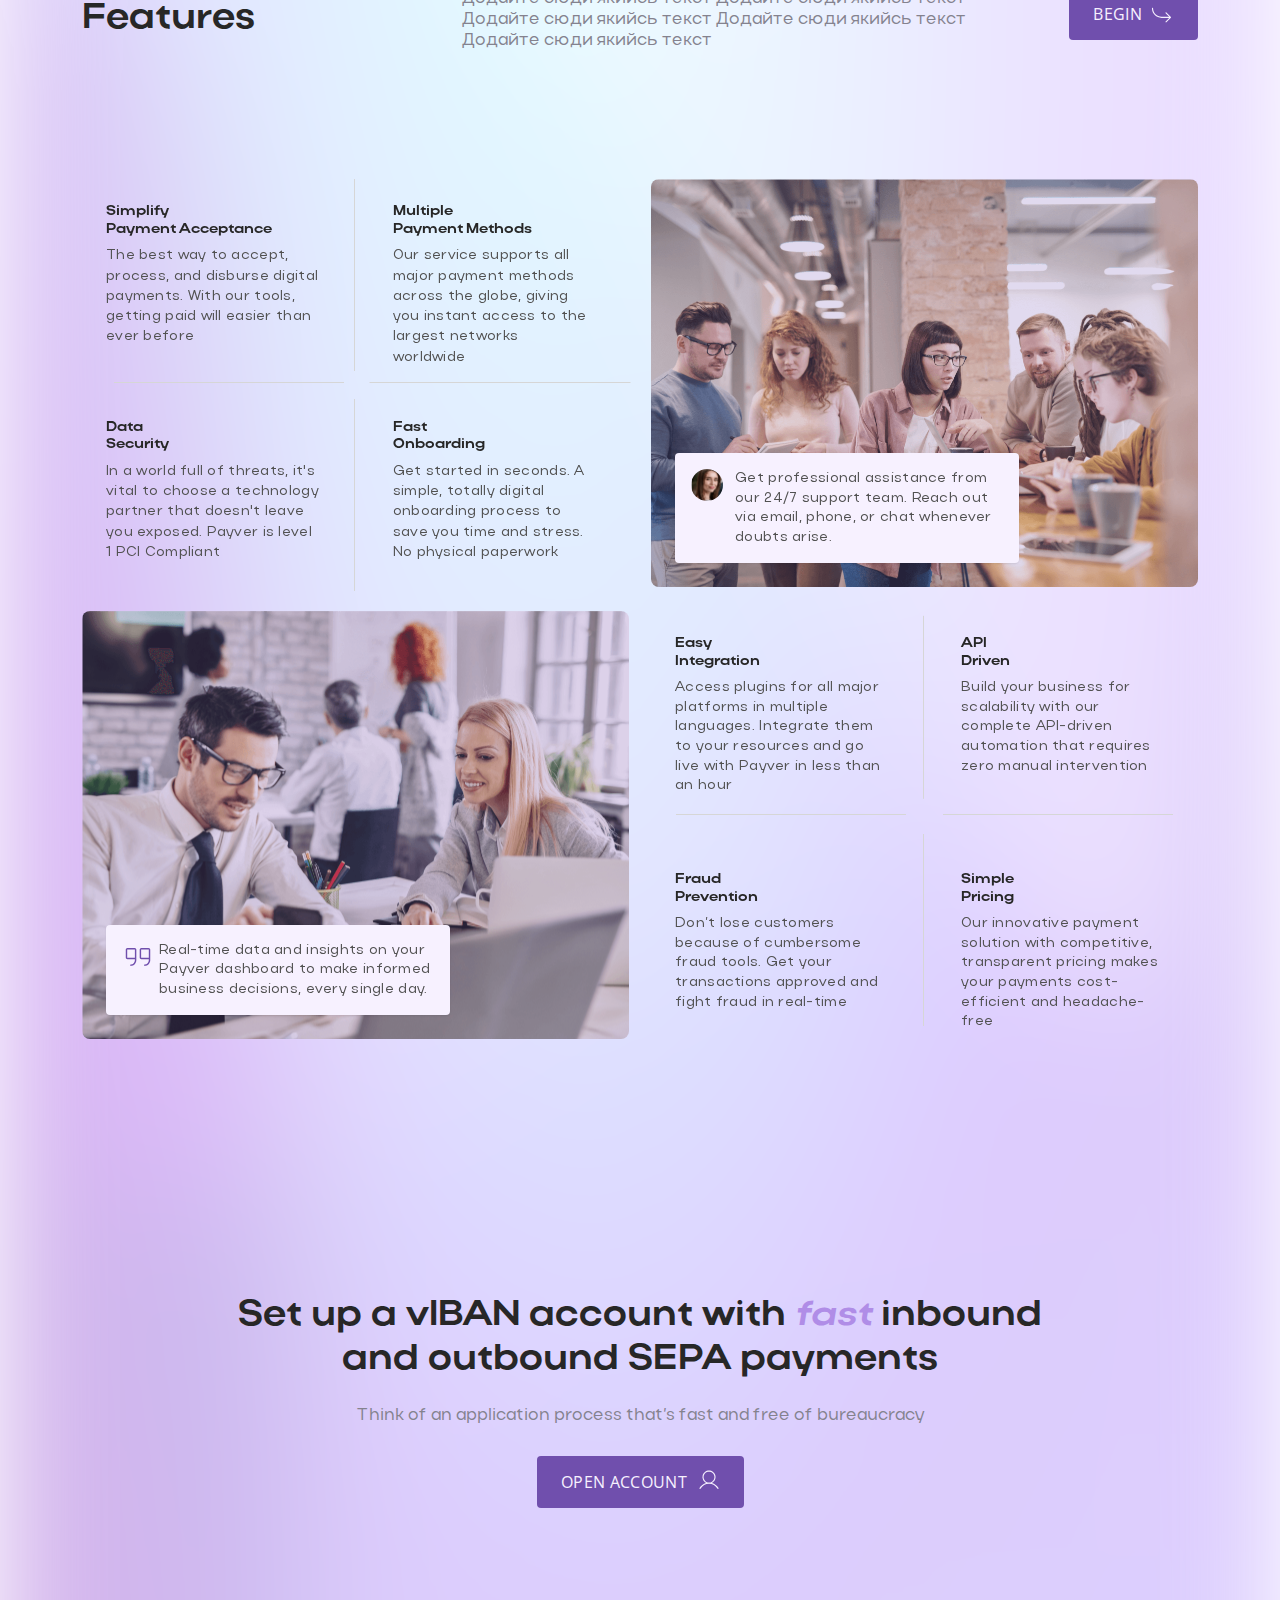
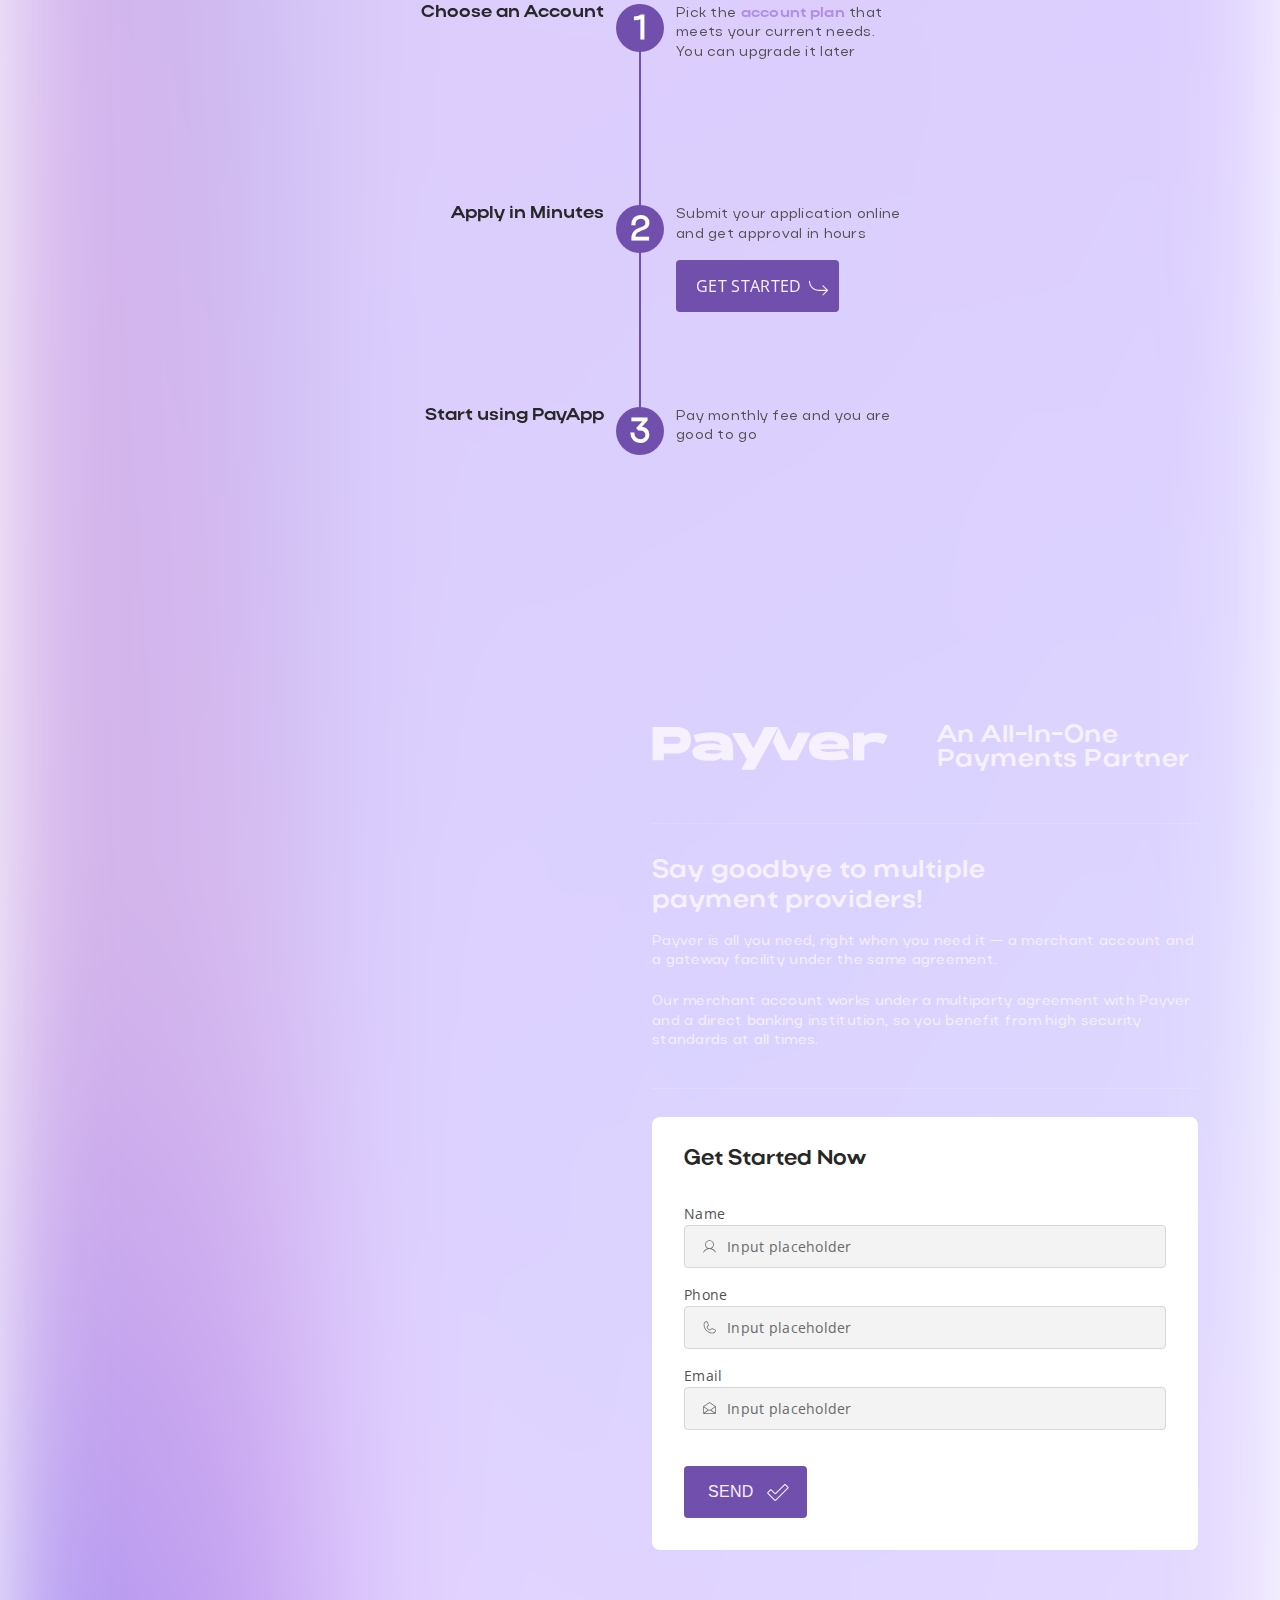
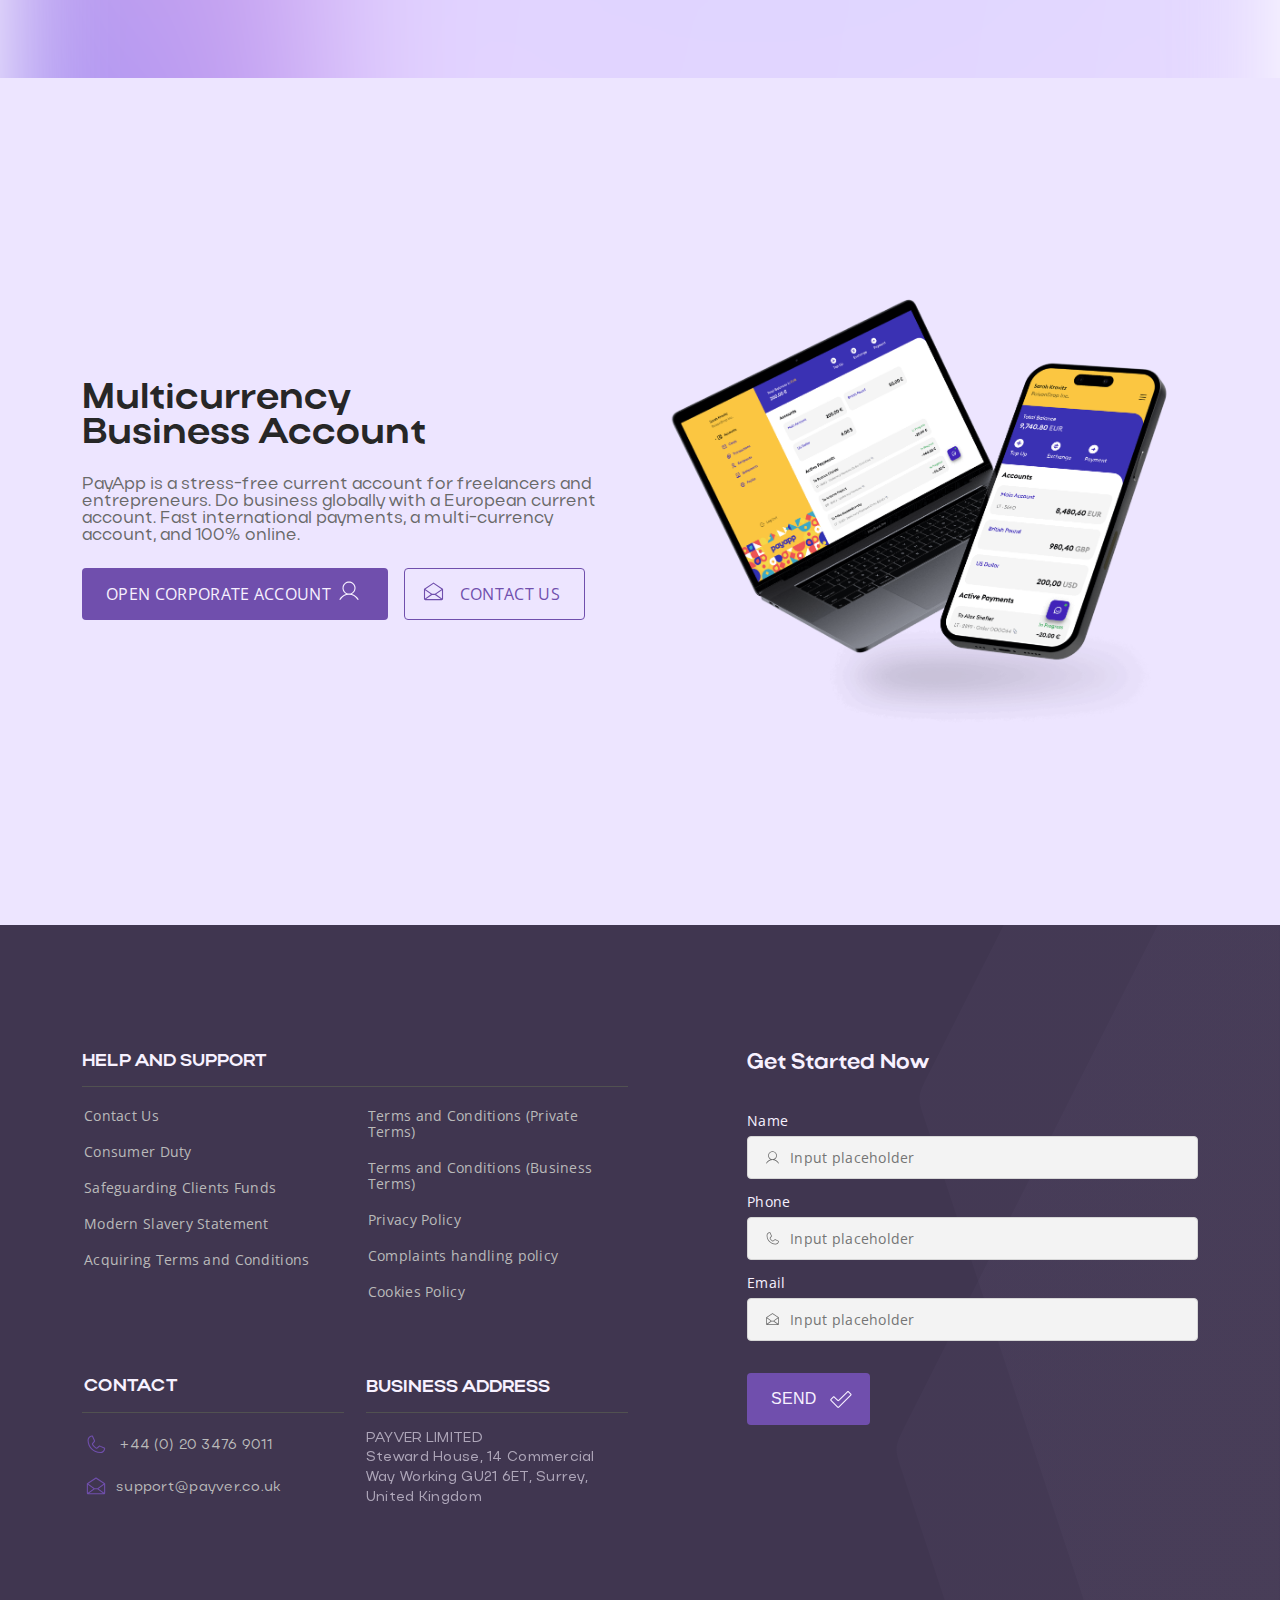
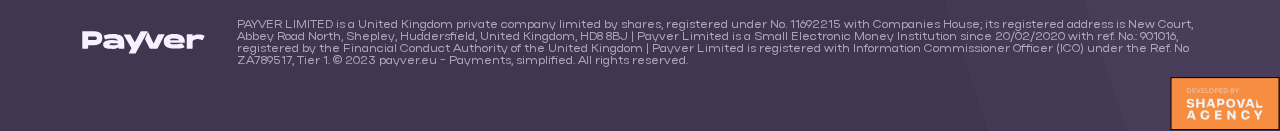
==== commit 7474d1b8: "sss" ====
--- a/index.html
+++ b/index.html
@@ -13,6 +13,14 @@
 </head>
 
 <body>
+    <div class="body-position">
+        <div class="body-position-item1"></div>
+        <div class="body-position-item2"></div>
+        <div class="body-position-item3"></div>
+        <div class="body-position-item4"></div>
+        <div class="body-position-item5"></div>
+        <div class="body-position-item6"></div>
+    </div>
     <div class="popup" id="popup">
        <div class="popup-content">
         <div class="popup-close">
@@ -729,11 +737,6 @@
     </main>
 
 
-
-
-
-
-
     <script src="https://cdnjs.cloudflare.com/ajax/libs/jquery/3.6.0/jquery.min.js"></script>
     <script src="script/jquery.maskedinput.min.js"></script>
     <script src="script/jquery.validate.min.js"></script>
--- a/style/style.css
+++ b/style/style.css
@@ -2414,13 +2414,17 @@
 }
 
 .menu-items {
+    position: fixed;
+    top: 76px;
+    left: 0;
+    width: 100%;
     max-height: 0;
     background: rgba(247, 241, 255, 0.85);
     box-shadow: 0px 0px 8px 0px rgba(0, 0, 0, 0.10);
     width: 100%;
     overflow: hidden;
     list-style-type: none;
-    transition: all 0.5s ease;
+    transition: all 0.5s;
     display: flex;
     flex-direction: column;
     align-items: center;
@@ -2461,8 +2465,7 @@
 
 .menu-items.active {
     max-height: 100vh;
-    /* Установите максимальную высоту вашего меню */
-    transition: all 0.5s ease;
+    transition: all 0.5s;
     padding: 102px 0;
 }
 
@@ -2479,7 +2482,7 @@
     height: 2px;
     background-color: #704FAD;
     margin-bottom: 4px;
-    transition: transform 0.3s ease;
+    transition: transform 0.3s;
 }
 
 .burger-icon.active .burger-line:nth-child(2) {
@@ -2781,6 +2784,143 @@
 }
 
 @media (max-width: 1200px) {
+    body::after {
+        content: none;
+    }
+
+.body-position {
+    position: absolute;
+    top: 0;
+    left: 0;
+    height: 100%;
+    width: 100%;
+    z-index: 1;
+    overflow: hidden;
+}
+.body-position-item1 {
+    position: absolute;
+    border-radius: 5973.298px;
+    background: radial-gradient(77.80% 77.80% at 91.34% 38.52%, #704FAD 0%, rgba(208, 75, 255, 0.00) 100%);
+    filter: blur(75px);
+    width: 5973.298px;
+    height: 5973.298px;
+    top: 5661px;
+    left: -2029px;
+    z-index: 1;
+}
+.body-position-item2 {
+    border-radius: 5973.298px;
+    background: radial-gradient(58.24% 58.20% at 79.12% 11.50%, #C7BEFF 0%, rgba(204, 176, 255, 0.00) 100%);
+    filter: blur(123.2422866821289px);
+    position: absolute;
+    top: 7%;
+    left: -70%;
+    width: 5973.298px;
+    height: 5973.298px;
+    transform: rotate(-90deg);
+    flex-shrink: 0;
+    z-index: 2;
+}
+.body-position-item3 {
+    position: absolute;
+    top: 50%;
+    left: -70%;
+    width: 2986.649px;
+    height: 2986.649px;
+    transform: rotate(-90deg);
+    flex-shrink: 0;
+    border-radius: 2986.649px;
+    background: radial-gradient(42.49% 51.55% at 60.64% 47.40%, #704FAD 0%, rgba(112, 79, 173, 0.00) 57.29%, rgba(67, 46, 104, 0.19) 100%);
+    filter: blur(75px);
+    z-index: 3;
+}
+.body-position-item4 {
+    position: absolute;
+    top: 20%;
+    left: -70%;
+    border-radius: 2986.649px;
+background: radial-gradient(60.13% 60.09% at 98.57% -27.12%, #8A6BC2 19.79%, rgba(64, 51, 88, 0.00) 100%);
+filter: blur(75px);
+width: 2986.649px;
+height: 2986.649px;
+transform: rotate(-90deg);
+flex-shrink: 0;
+z-index: 4;
+}
+.body-position-item5 {
+    position: absolute;
+    top: 15%;
+    right: 0; 
+    width: 2000px;
+height: 2000px;
+transform: rotate(-90deg);
+flex-shrink: 0;
+border-radius: 2000px;
+background: radial-gradient(59.36% 59.36% at -40.75% 94.53%, #7E5EFF 0%, rgba(205, 3, 255, 0.00) 100%);
+filter: blur(75px);
+z-index: 5;
+}
+
+
+
+
+
+
+
+
+
+
+
+
+
+
+
+
+
+
+
+
+
+
+
+
+
+
+
+
+
+
+
+
+
+
+
+
+
+
+
+
+
+
+
+
+
+
+
+
+
+
+
+
+
+
+
+
+
+
+
+
+
     .banner-wrapper {
         flex-wrap: wrap;
     }
@@ -2798,7 +2938,7 @@
     .banner-right {
         background: url(../image/banner-mobile.png), url(../image/banner-right-mobile.png);
         background-repeat: no-repeat;
-        background-size: 40%, cover;
+        background-size: 55%, cover;
         background-position: 50% 35%, center;
         height: 415px;
         min-width: 320px;
@@ -3101,7 +3241,7 @@
 
     .card-payments-right {
         display: flex;
-        height: 400px;
+        height: 434px;
         min-width: 320px;
         max-width: 720px;
         flex-direction: column;
@@ -4110,7 +4250,7 @@
     }
 
     .banner-right {
-        background-size: 75%, cover;
+        background-size: 55%, cover;
     }
 
     .digital-payments-top p {
@@ -4175,8 +4315,9 @@
         font-weight: 700;
         min-width: 121px;
         line-height: normal;
-        width: 121px;
-        margin-bottom: 24px;
+        min-width: 121px;
+        margin-bottom: 0;
+        max-width: 198px;
         text-transform: none;
     }
 
@@ -4186,7 +4327,7 @@
         font-weight: 700;
         min-width: 121px;
         line-height: normal;
-        width: 121px;
+        max-width: 198px;
         text-transform: none;
     }
 
@@ -4502,7 +4643,24 @@
     width: 56px;
     height: 50px;
 }
-
+.card-payments-right-logo {
+    position: absolute;
+    top: 80px;
+    left: 150px;
+}
+.card-payments-right {
+    display: flex;
+    width: 121px;
+    align-items: center;
+    align-content: center;
+    gap: 24px;
+    flex-wrap: wrap;
+    flex-direction: inherit;
+}
+.card-payments-right {
+    padding-left: 178px;
+    box-sizing: border-box;
+}
 }
 
 @media (max-width: 576px) {
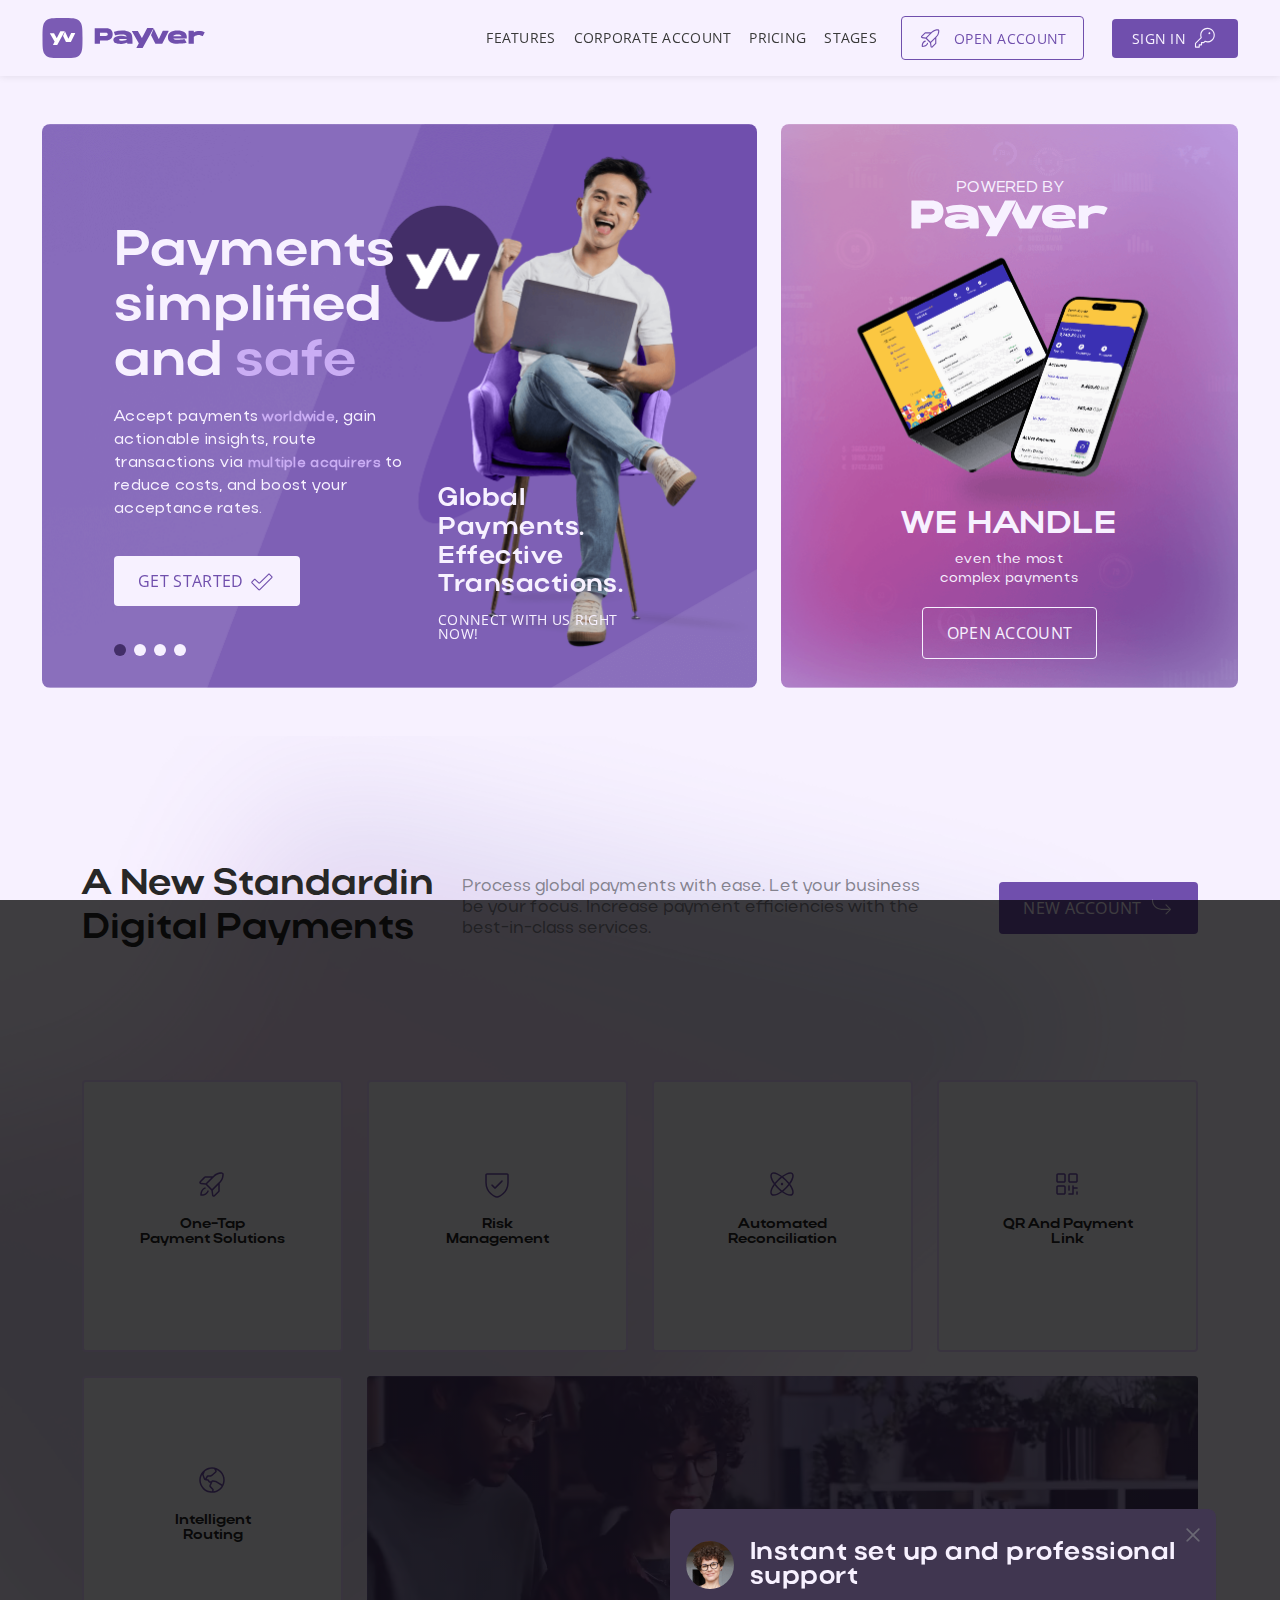
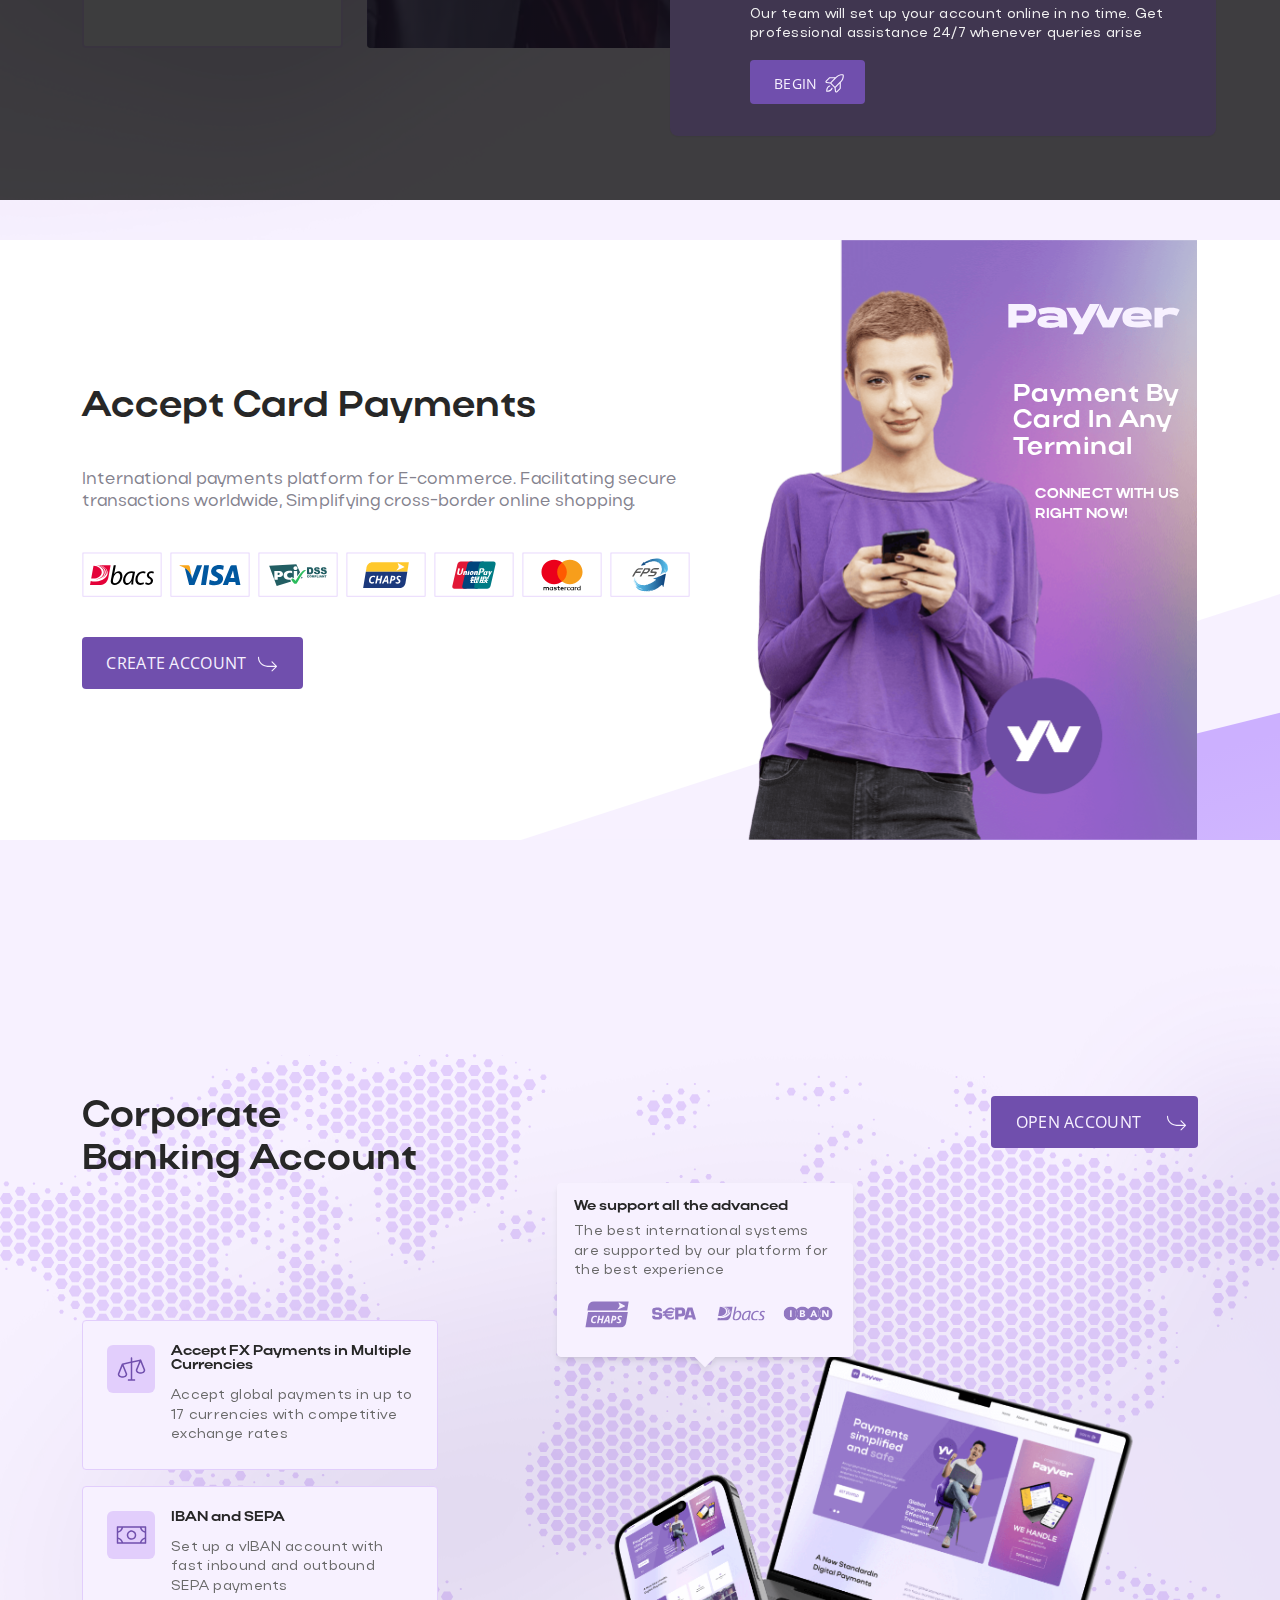
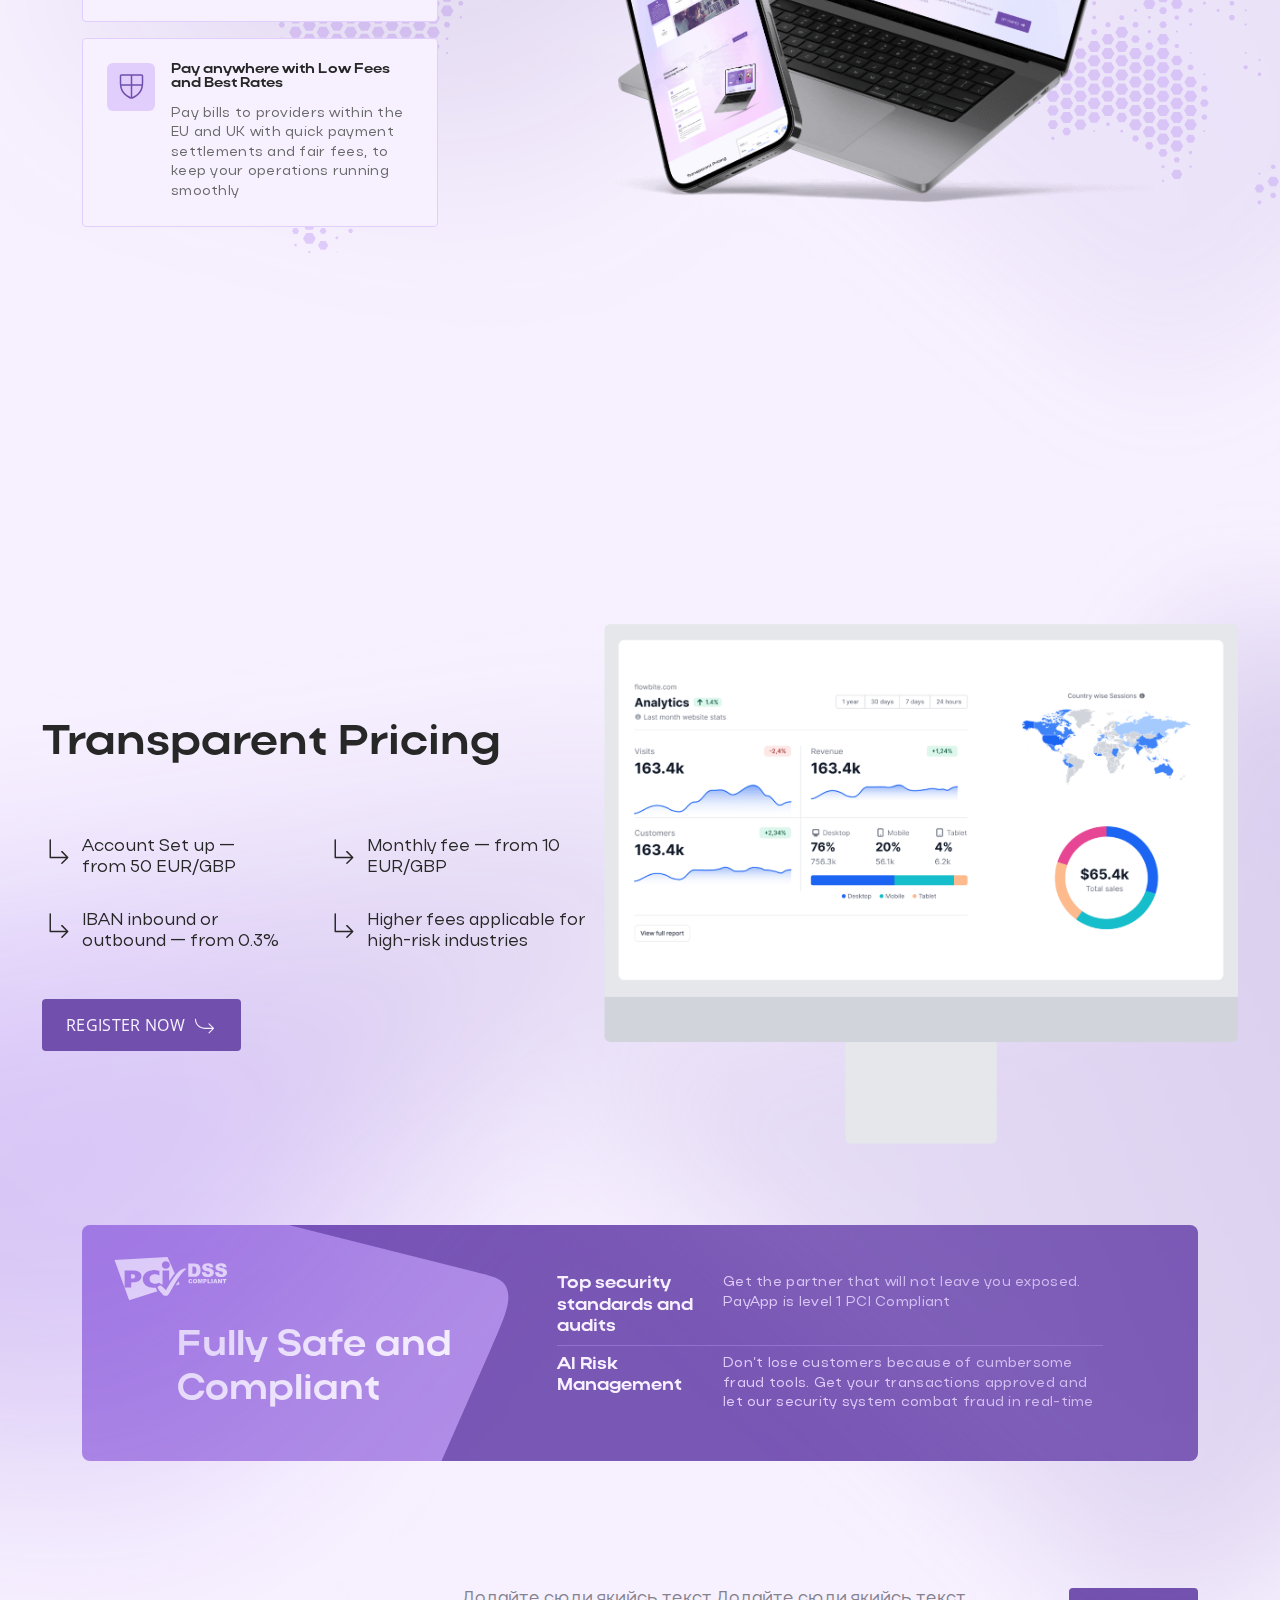
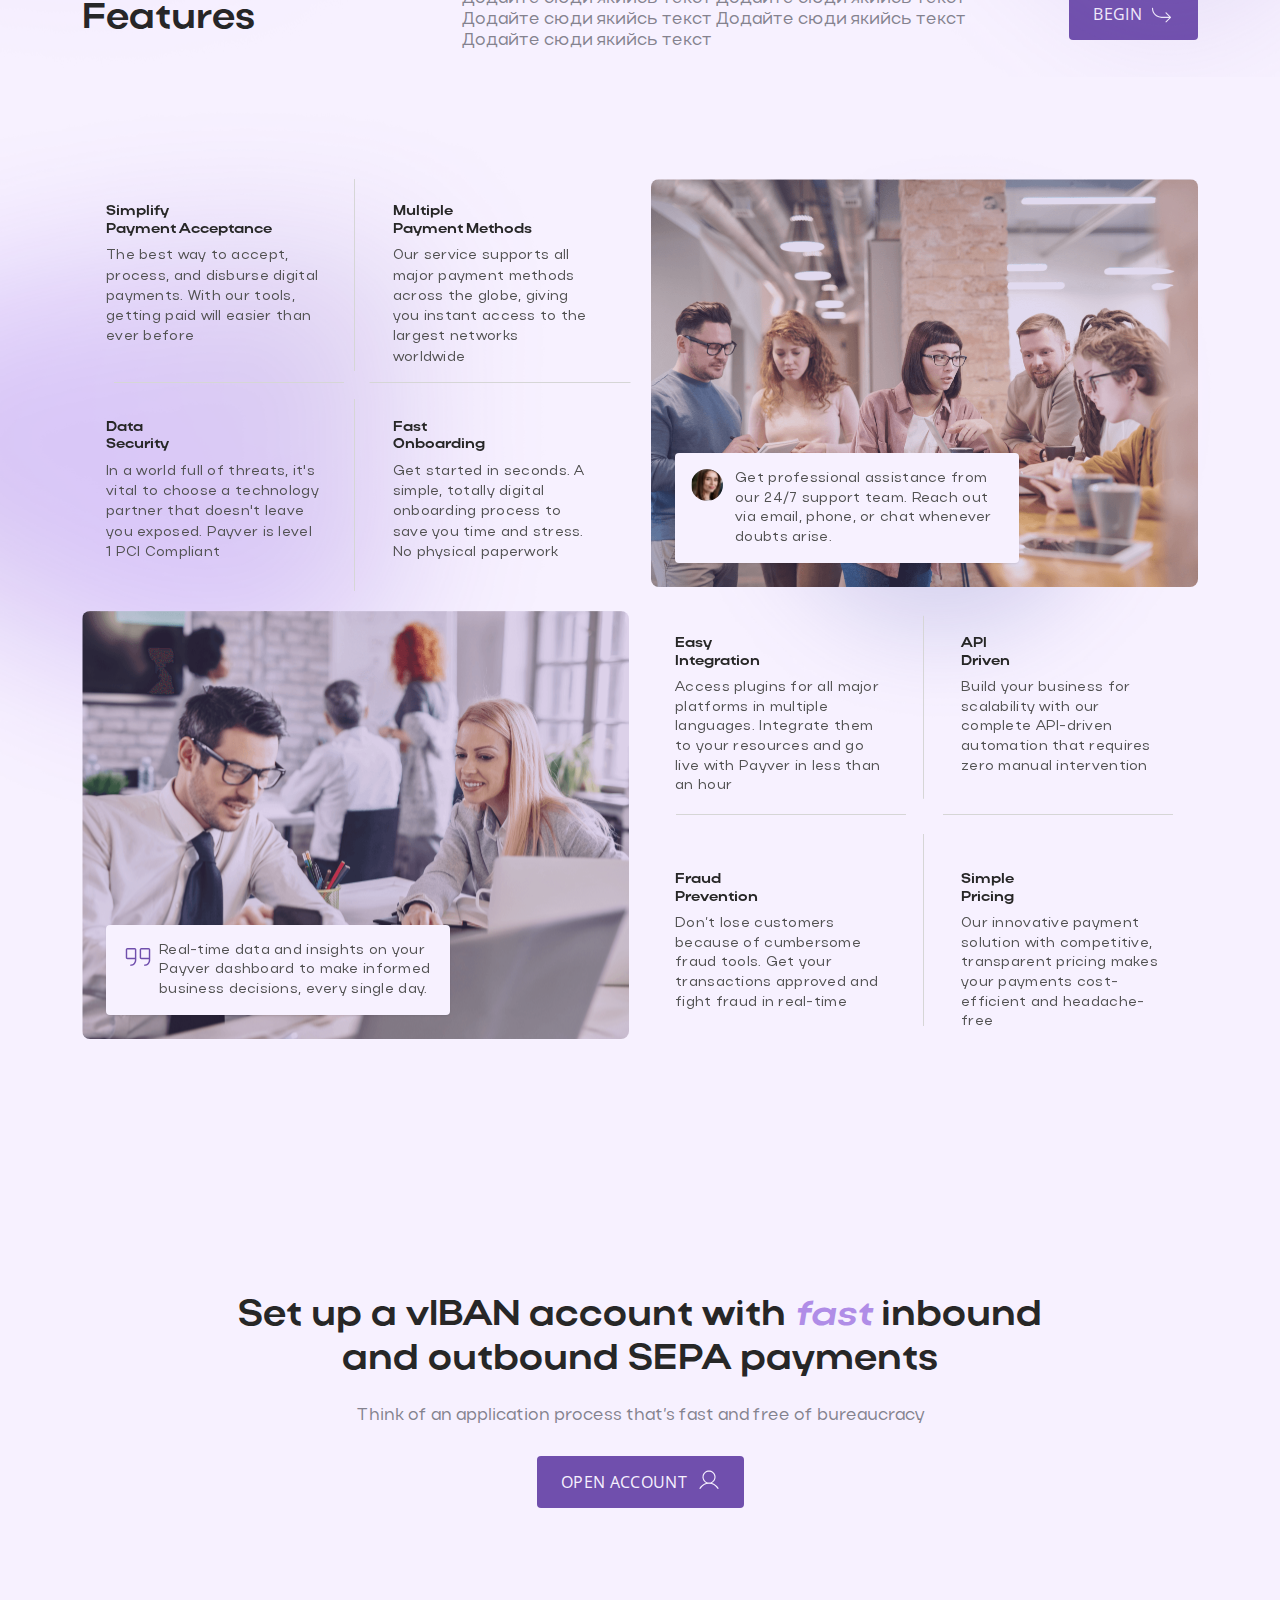
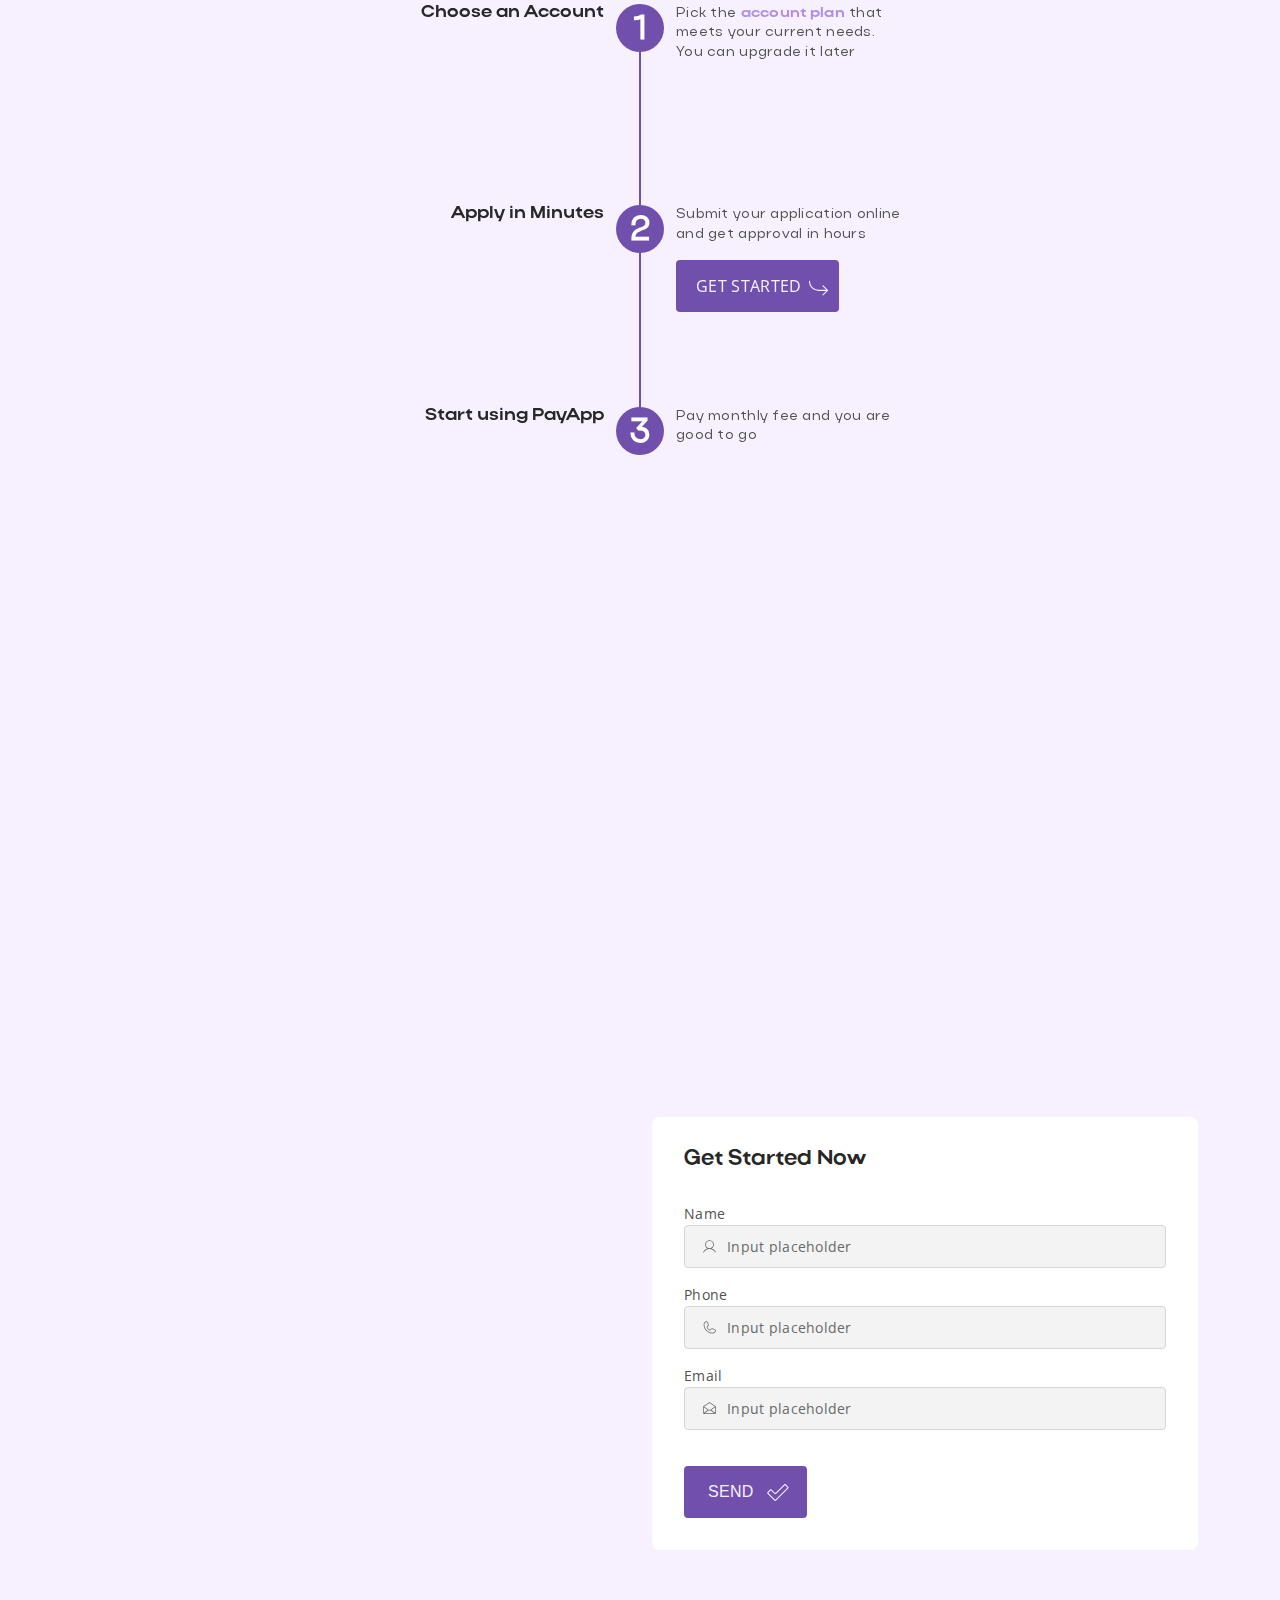
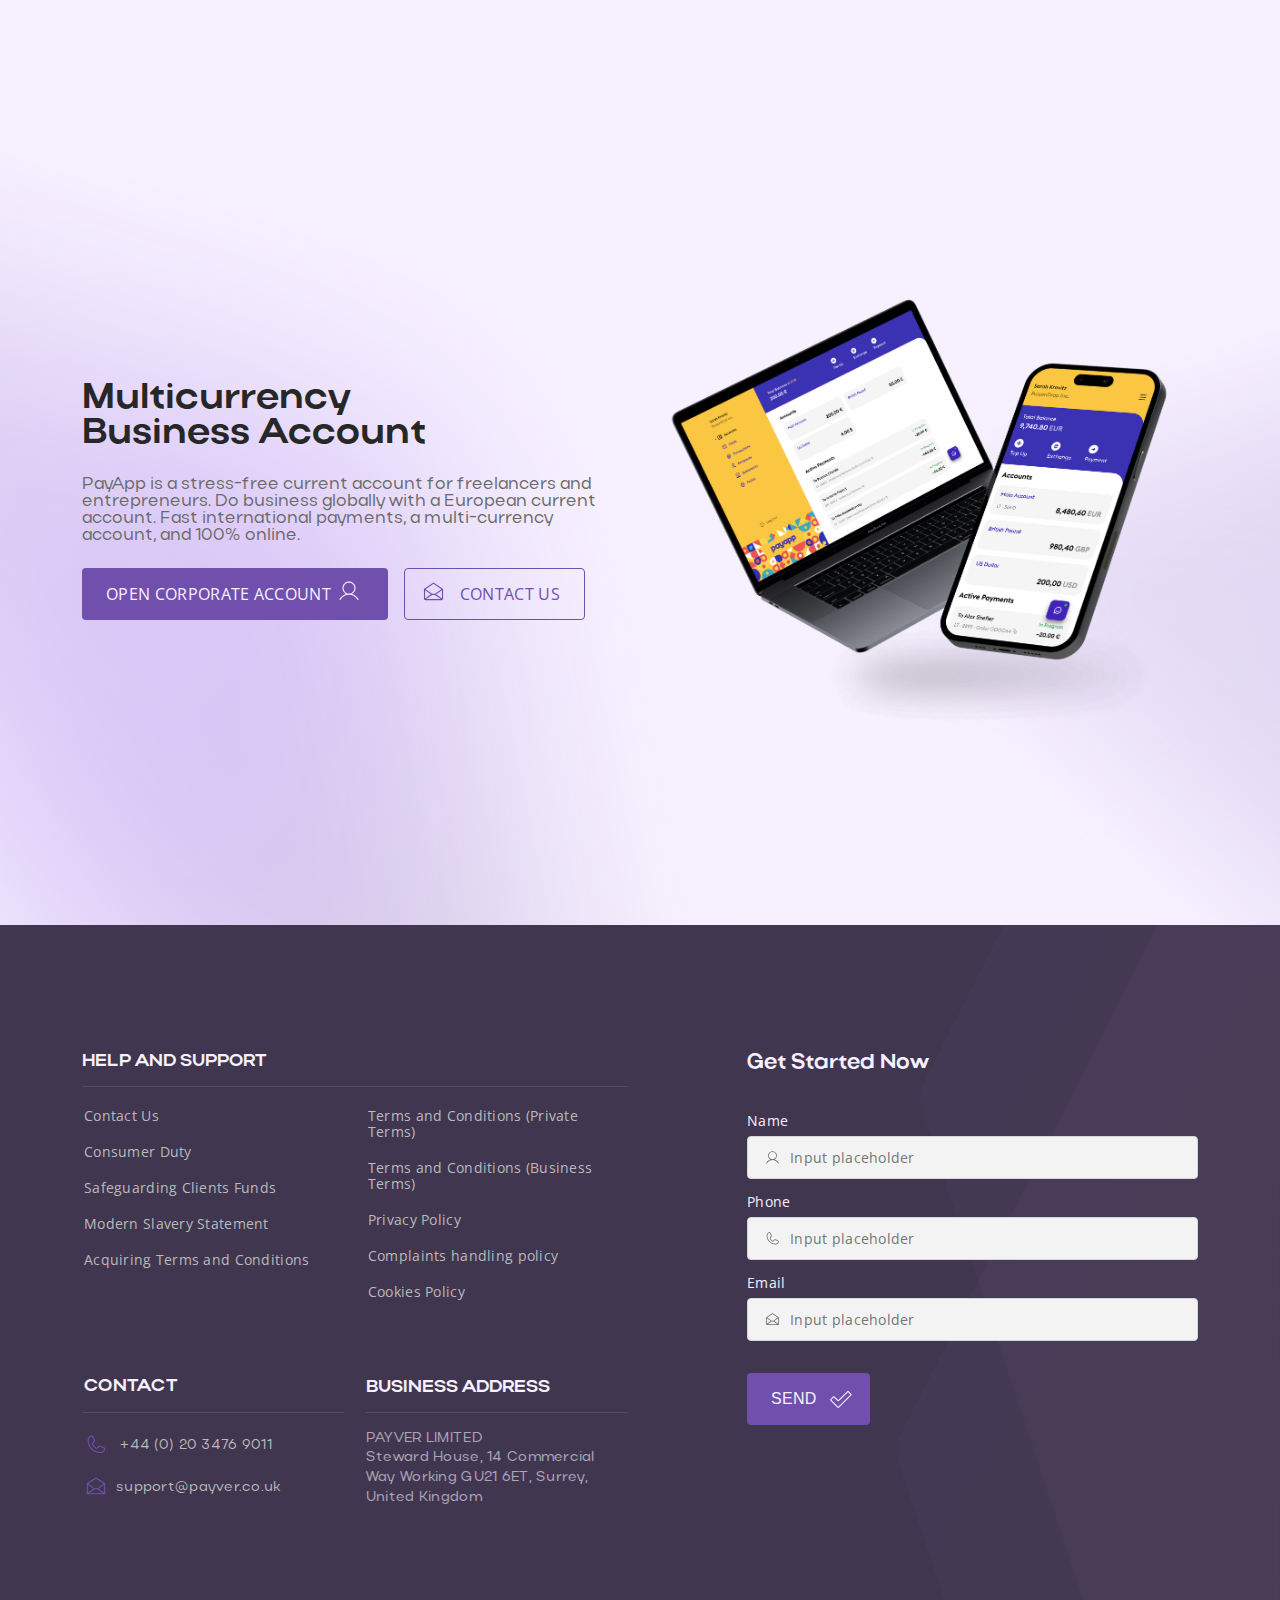
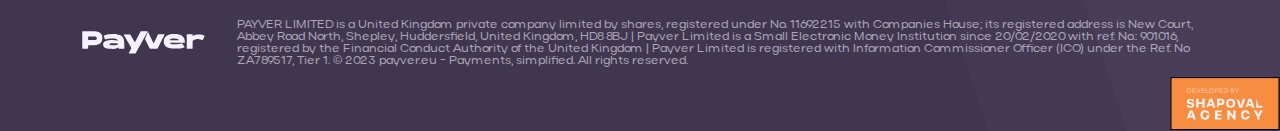
==== commit 5d2d44b8: "sss" ====
--- a/index.html
+++ b/index.html
@@ -5,22 +5,17 @@
     <meta charset="UTF-8">
     <meta name="viewport" content="width=device-width, initial-scale=1.0">
     <link rel="icon" type="image/x-icon" href="image/favicon.png">
+    <link rel="stylesheet" href="style/avnSkeleton.css">
     <link rel="stylesheet" href="style/slick.css">
     <link rel="stylesheet" href="style/reset.css">
     <link rel="stylesheet" href="style/style.css">
-
+    <script src="https://cdnjs.cloudflare.com/ajax/libs/jquery/3.6.0/jquery.min.js"></script>
+    <script src="script/avnPlugin.js"></script>
+    <script src="script/avnSkeleton.js"></script>
     <title>Payver</title>
 </head>
 
 <body>
-    <div class="body-position">
-        <div class="body-position-item1"></div>
-        <div class="body-position-item2"></div>
-        <div class="body-position-item3"></div>
-        <div class="body-position-item4"></div>
-        <div class="body-position-item5"></div>
-        <div class="body-position-item6"></div>
-    </div>
     <div class="popup" id="popup">
        <div class="popup-content">
         <div class="popup-close">
@@ -37,32 +32,32 @@
         </div>
        </div>
     </div>
-    <main>
+    <main class="scelet">
 
         <header>
             <div class="header-wrapper">
-                <div class="logo">
+                <div class="logo skeleton">
                     <a href="#">
-                        <img src="image/Logo.svg" alt="Payver">
+                        <img src="image/Logo.svg" alt="Payver" class="skeleton">
                     </a>
                 </div>
                 <ul class="header-navigation">
                     <li>
-                        <a href="#">Features</a>
+                        <a href="#" class="skeleton">Features</a>
                     </li>
                     <li>
-                        <a href="#">Corporate account</a>
+                        <a href="#" class="skeleton">Corporate account</a>
                     </li>
                     <li>
-                        <a href="#">Pricing</a>
+                        <a href="#" class="skeleton">Pricing</a>
                     </li>
                     <li>
-                        <a href="#">stages</a>
+                        <a href="#" class="skeleton">stages</a>
                     </li>
                 </ul>
                 <div class="header-group-button">
-                    <button>open account</button>
-                    <button>Sign in</button>
+                    <button class="skeleton">open account</button>
+                    <button class="skeleton">Sign in</button>
                 </div>
                 <div class="burger-icon">
                     <div class="burger-line"></div>
@@ -95,7 +90,7 @@
 
         <section class="banner">
             <div class="banner-wrapper">
-                <div class="banner-left">
+                <div class="banner-left skeleton">
                     <div class="banner-slider">
                         <div class="banner-item">
                             <div class="banner-item-left">
@@ -171,7 +166,7 @@
                     </div>
                     <div class="banner-slider-dots"></div>
                 </div>
-                <div class="banner-right">
+                <div class="banner-right skeleton">
                     <span>Powered by</span>
                     <div class="banner-right-logo">
                         <img src="image/big-logo.svg" alt="Payver">
@@ -185,7 +180,7 @@
 
         <section class="digital-payments">
             <div class="wrapper">
-                <div class="digital-payments-top">
+                <div class="digital-payments-top skeleton">
                     <div class="digital-payments-top-flex">
                         <h2>A New Standardin Digital Payments</h2>
                         <p>Process global payments with ease. Let your business be your focus. Increase payment
@@ -195,7 +190,7 @@
                     <button class="btn-arrow">New Account</button>
                 </div>
                 <div class="digital-payments-main">
-                    <div class="digital-payments-main-container">
+                    <div class="digital-payments-main-container skeleton">
                         <div class="digital-payments-main-container-icon">
                             <img src="image/digital-icon1.svg" alt="One-Tap Payment Solutions">
                         </div>
@@ -204,7 +199,7 @@
                             intuitive in-app experience for customers and a sophisticated monitoring and management app
                             for the merchants</p>
                     </div>
-                    <div class="digital-payments-main-container">
+                    <div class="digital-payments-main-container skeleton">
                         <div class="digital-payments-main-container-icon">
                             <img src="image/digital-icon2.svg" alt="Risk Management">
                         </div>
@@ -213,7 +208,7 @@
                             real-time decisions based on machine learning, predictive analysis, and business rule
                             algorithms</p>
                     </div>
-                    <div class="digital-payments-main-container">
+                    <div class="digital-payments-main-container skeleton">
                         <div class="digital-payments-main-container-icon">
                             <img src="image/digital-icon3.svg" alt="Automated Reconciliation">
                         </div>
@@ -221,7 +216,7 @@
                         <p>Say good-bye to inefficient manual reconciliation. Automate reconciliation and settlement
                             processes with Payver</p>
                     </div>
-                    <div class="digital-payments-main-container">
+                    <div class="digital-payments-main-container skeleton">
                         <div class="digital-payments-main-container-icon">
                             <img src="image/digital-icon4.svg" alt="QR And Payment Link">
                         </div>
@@ -230,7 +225,7 @@
                             paid instantly. Embed QR codes or links in all your social online and offline campaigns. No
                             coding required</p>
                     </div>
-                    <div class="digital-payments-main-container">
+                    <div class="digital-payments-main-container skeleton">
                         <div class="digital-payments-main-container-icon">
                             <img src="image/digital-icon5.svg" alt="Intelligent Routing">
                         </div>
@@ -238,7 +233,7 @@
                         <p>Control your flow. Route transactions between multiple acquirers with flexibility. Save money
                             on the FX and processing fees while increasing your acceptance rates</p>
                     </div>
-                    <div class="digital-payments-video-container">
+                    <div class="digital-payments-video-container skeleton">
                         <video autoplay muted loop preload="auto" playsinline class="autoplay-video">
                             <source src="image/payver.mp4" type="video/mp4">
                         </video>
@@ -737,7 +732,7 @@
     </main>
 
 
-    <script src="https://cdnjs.cloudflare.com/ajax/libs/jquery/3.6.0/jquery.min.js"></script>
+
     <script src="script/jquery.maskedinput.min.js"></script>
     <script src="script/jquery.validate.min.js"></script>
     <script src="script/slick.js"></script>
@@ -746,6 +741,15 @@
     <script src="script/popup.js"></script>
     <script src="script/form-validation.js"></script>
 
+    <script>
+        const allSkeleton = document.querySelectorAll('.skeleton')
+
+window.addEventListener('load', function() {
+  allSkeleton.forEach(item=> {
+    item.classList.remove('skeleton')
+  })
+})
+    </script>
 </body>
 
 </html>--- a/style/avnSkeleton.css
+++ b/style/avnSkeleton.css
@@ -0,0 +1,137 @@
+.avn-skeleton > * {
+    animation: avnSkeleton 0.125s ease-out forwards;
+}
+
+.avn-skeleton-icon {
+    float: left;
+    position: relative;
+    top: -0.5rem;
+    margin-right: 1.5rem;
+    width: 3rem;
+    height: 3rem;
+    border-radius: 100%;
+    background-color: rgba(0, 0, 0, 0.1);
+    transform-origin: 100%;
+    opacity: 0;
+    animation: avnSkeletonIcon 0.25s ease-out 0.5s forwards;
+}
+
+.avn-skeleton-icon-lines {
+    top: 0.25rem;
+}
+
+.avn-skeleton-loader {
+    position: absolute;
+    bottom: 0;
+    left: 0;
+    width: 100%;
+    height: 0.2rem;
+    background-color: rgba(0, 0, 0, 0.2);
+    background-image: linear-gradient(to right, rgba(0, 0, 0, 0) 0%, rgba(255, 255, 255, 0.65) 50%, rgba(0, 0, 0, 0) 100%);
+    background-repeat: no-repeat;
+    animation: avnSkeletonLoader 1.5s ease-in-out infinite;
+}
+
+.avn-skeleton-text {
+    display: inline-block;
+    position: relative;
+}
+
+.avn-skeleton-text:after {
+    content: "";
+    display: block;
+    background-color: rgba(0, 0, 0, 0.1);
+    animation: avnSkeletonText 0.25s ease-out 0.5s forwards;
+}
+
+.avn-skeleton-text:nth-child(4n + 1) {
+    width: 40%;
+    height: 0.9rem;
+    padding: 0.05rem 0 0.05rem 0;
+}
+
+.avn-skeleton-text:nth-child(4n + 2) {
+    width: 80%;
+    height: 0.6rem;
+    padding: 0.15rem 0 0.15rem 0;
+}
+
+.avn-skeleton-text:nth-child(4n + 3) {
+    width: 85%;
+    height: 0.9rem;
+    padding: 0.05rem 0 0.05rem 0;
+}
+
+.avn-skeleton-text:nth-child(4n + 4) {
+    width: 70%;
+    height: 0.6rem;
+    padding: 0.15rem 0 0.15rem 0;
+}
+
+.avn-skeleton-header .avn-skeleton-text:nth-child(4n + 1) {
+    width: 55%;
+}
+
+.avn-skeleton-header .avn-skeleton-text:nth-child(4n + 2) {
+    width: 65%;
+}
+
+@keyframes avnSkeleton {
+    0% {
+        opacity: 0;
+    }
+
+    100% {
+        opacity: 1;
+    }
+}
+
+@keyframes avnSkeletonIcon {
+    0% {
+        transform: scaleX(0);
+        opacity: 0;
+    }
+
+    100% {
+        transform: scaleX(1);
+        opacity: 1;
+    }
+}
+
+@keyframes avnSkeletonLoader {
+    0% {
+        background-size: 0% 100%;
+        background-position-x: 0;
+    }
+
+    25% {
+        background-size: 50% 100%;
+    }
+
+    50% {
+        background-position-x: 50%;
+    }
+
+    75% {
+        background-size: 50% 100%;
+    }
+
+    100% {
+        background-size: 0% 100%;
+        background-position-x: 100%;
+    }
+}
+
+@keyframes avnSkeletonText {
+    0% {
+        width: 10%;
+        height: 10%;
+        opacity: 0;
+    }
+
+    100% {
+        width: 100%;
+        height: 100%;
+        opacity: 1;
+    }
+}
--- a/style/style.css
+++ b/style/style.css
@@ -58,22 +58,10 @@
     color: #515151;
     font-weight: 400;
     position: relative;
-}
-
-body::after {
-    content: "";
-    background: url(../image/Background.svg);
-    background-repeat: no-repeat;
-    background-size: cover;
-    background-position: center;
-    width: 100%;
-    height: 100%;
-    position: absolute;
-    left: 0;
-    top: 0;
-    filter: blur(52.491641998291016px);
-    z-index: 0;
-}
+    background: #F7F1FF;
+}
+
+
 
 main {
     position: relative;
@@ -680,6 +668,10 @@
 
 .digital-payments {
     padding: 128px 0 192px 0;
+    background: url(../image/bg1.png);
+    background-repeat: no-repeat;
+    background-size: auto;
+    background-position: center;
 }
 
 .wrapper {
@@ -953,16 +945,42 @@
 
 .banking-account {
     padding: 216px 0 198px 0;
-}
-
+    position: relative;
+    box-sizing: border-box;
+}
+.banking-account::after {
+    content: "";
+    background:url(../image/map.svg);
+    background-repeat: no-repeat;
+    background-size: contain;
+    width: 1440px;
+    height: 800px;
+    position: absolute;
+    transform: translate(-50%, -50%);
+    left: 50%;
+    top: 50%;
+    z-index: 0;
+}
+.banking-account::before {
+    content: "";
+    background: url(../image/bg2.png);
+    background-repeat: no-repeat;
+    background-size: auto;
+    background-position: left;
+    width: 100%;
+    height:100%;
+    position: absolute;
+    left: 0;
+    top: 0;
+    z-index: 1;
+}
 .banking-account .wrapper {
     max-width: 1116px;
     padding: 40px 0 44px 0;
     margin: 0 auto;
     box-sizing: border-box;
-    background: url(../image/map.svg);
-    background-repeat: no-repeat;
-    background-size: contain;
+    position: relative;
+    z-index: 3;
 }
 
 .banking-account-top {
@@ -1160,7 +1178,19 @@
 
 .transparent-pricing {
     padding: 128px 0 160px 0;
-    background: #F7F1FF;
+    position: relative;
+}
+.transparent-pricing::after {
+    content: "";
+    background: url(../image/bg3.png);
+    background-repeat: no-repeat;
+    background-size: auto;
+    width: 100%;
+    height: 140%;
+    position: absolute;
+    left: 0;
+    top: 0;
+    z-index: 1;
 }
 
 .transparent-pricing .wrapper {
@@ -1170,6 +1200,8 @@
     display: flex;
     justify-content: space-between;
     padding-left: 10px;
+    position: relative;
+    z-index: 2;
     box-sizing: border-box;
 }
 
@@ -1335,6 +1367,10 @@
 
 .features {
     padding: 256px 0 128px 0;
+    background: url(../image/bg4.png);
+    background-repeat: no-repeat;
+    background-size: contain;
+    background-position: center;
 }
 
 .features-top {
@@ -1996,7 +2032,9 @@
 
 .multicurrency {
     padding: 192px 0;
-    background: #EDE5FF;
+    background: url(../image/bg5.png);
+    background-repeat: no-repeat;
+    background-size: auto;
 }
 
 .multicurrency .wrapper {
@@ -2075,7 +2113,29 @@
     height: 52px;
     text-align: right;
 }
-
+.skeleton {
+    position: relative;
+}
+.skeleton::before {
+    content: '';
+    position: absolute;
+    top: 0;
+    left: 0;
+    width: 100%;
+    height: 100%;
+    z-index: 1000;
+    background: linear-gradient(90deg, #eee, #f9f9f9, #eee);
+    background-size: 200%;
+    animation: skeleton 1s infinite reverse;
+}
+@keyframes skeleton {
+    0% {
+        background-position: -100% 0;
+    }
+    100% {
+        background-position: 100% 0;
+    }
+}
 footer {
     padding: 128px 0 64px 0;
     background: url(../image/footer-bg.svg), #403650;
@@ -2784,86 +2844,19 @@
 }
 
 @media (max-width: 1200px) {
-    body::after {
-        content: none;
-    }
-
-.body-position {
-    position: absolute;
-    top: 0;
-    left: 0;
-    height: 100%;
-    width: 100%;
-    z-index: 1;
-    overflow: hidden;
-}
-.body-position-item1 {
-    position: absolute;
-    border-radius: 5973.298px;
-    background: radial-gradient(77.80% 77.80% at 91.34% 38.52%, #704FAD 0%, rgba(208, 75, 255, 0.00) 100%);
-    filter: blur(75px);
-    width: 5973.298px;
-    height: 5973.298px;
-    top: 5661px;
-    left: -2029px;
-    z-index: 1;
-}
-.body-position-item2 {
-    border-radius: 5973.298px;
-    background: radial-gradient(58.24% 58.20% at 79.12% 11.50%, #C7BEFF 0%, rgba(204, 176, 255, 0.00) 100%);
-    filter: blur(123.2422866821289px);
-    position: absolute;
-    top: 7%;
-    left: -70%;
-    width: 5973.298px;
-    height: 5973.298px;
-    transform: rotate(-90deg);
-    flex-shrink: 0;
-    z-index: 2;
-}
-.body-position-item3 {
-    position: absolute;
-    top: 50%;
-    left: -70%;
-    width: 2986.649px;
-    height: 2986.649px;
-    transform: rotate(-90deg);
-    flex-shrink: 0;
-    border-radius: 2986.649px;
-    background: radial-gradient(42.49% 51.55% at 60.64% 47.40%, #704FAD 0%, rgba(112, 79, 173, 0.00) 57.29%, rgba(67, 46, 104, 0.19) 100%);
-    filter: blur(75px);
-    z-index: 3;
-}
-.body-position-item4 {
-    position: absolute;
-    top: 20%;
-    left: -70%;
-    border-radius: 2986.649px;
-background: radial-gradient(60.13% 60.09% at 98.57% -27.12%, #8A6BC2 19.79%, rgba(64, 51, 88, 0.00) 100%);
-filter: blur(75px);
-width: 2986.649px;
-height: 2986.649px;
-transform: rotate(-90deg);
-flex-shrink: 0;
-z-index: 4;
-}
-.body-position-item5 {
-    position: absolute;
-    top: 15%;
-    right: 0; 
-    width: 2000px;
-height: 2000px;
-transform: rotate(-90deg);
-flex-shrink: 0;
-border-radius: 2000px;
-background: radial-gradient(59.36% 59.36% at -40.75% 94.53%, #7E5EFF 0%, rgba(205, 3, 255, 0.00) 100%);
-filter: blur(75px);
-z-index: 5;
-}
-
-
-
-
+    .banking-account::after {
+        content: "";
+        background:url(../image/map.svg);
+        background-repeat: no-repeat;
+        background-size: contain;
+        width: 720px;
+        height: 400px;
+        position: absolute;
+        transform: translate(-50%, -50%);
+        left: 50%;
+        top: 50%;
+        z-index: 0;
+    }
 
 
 
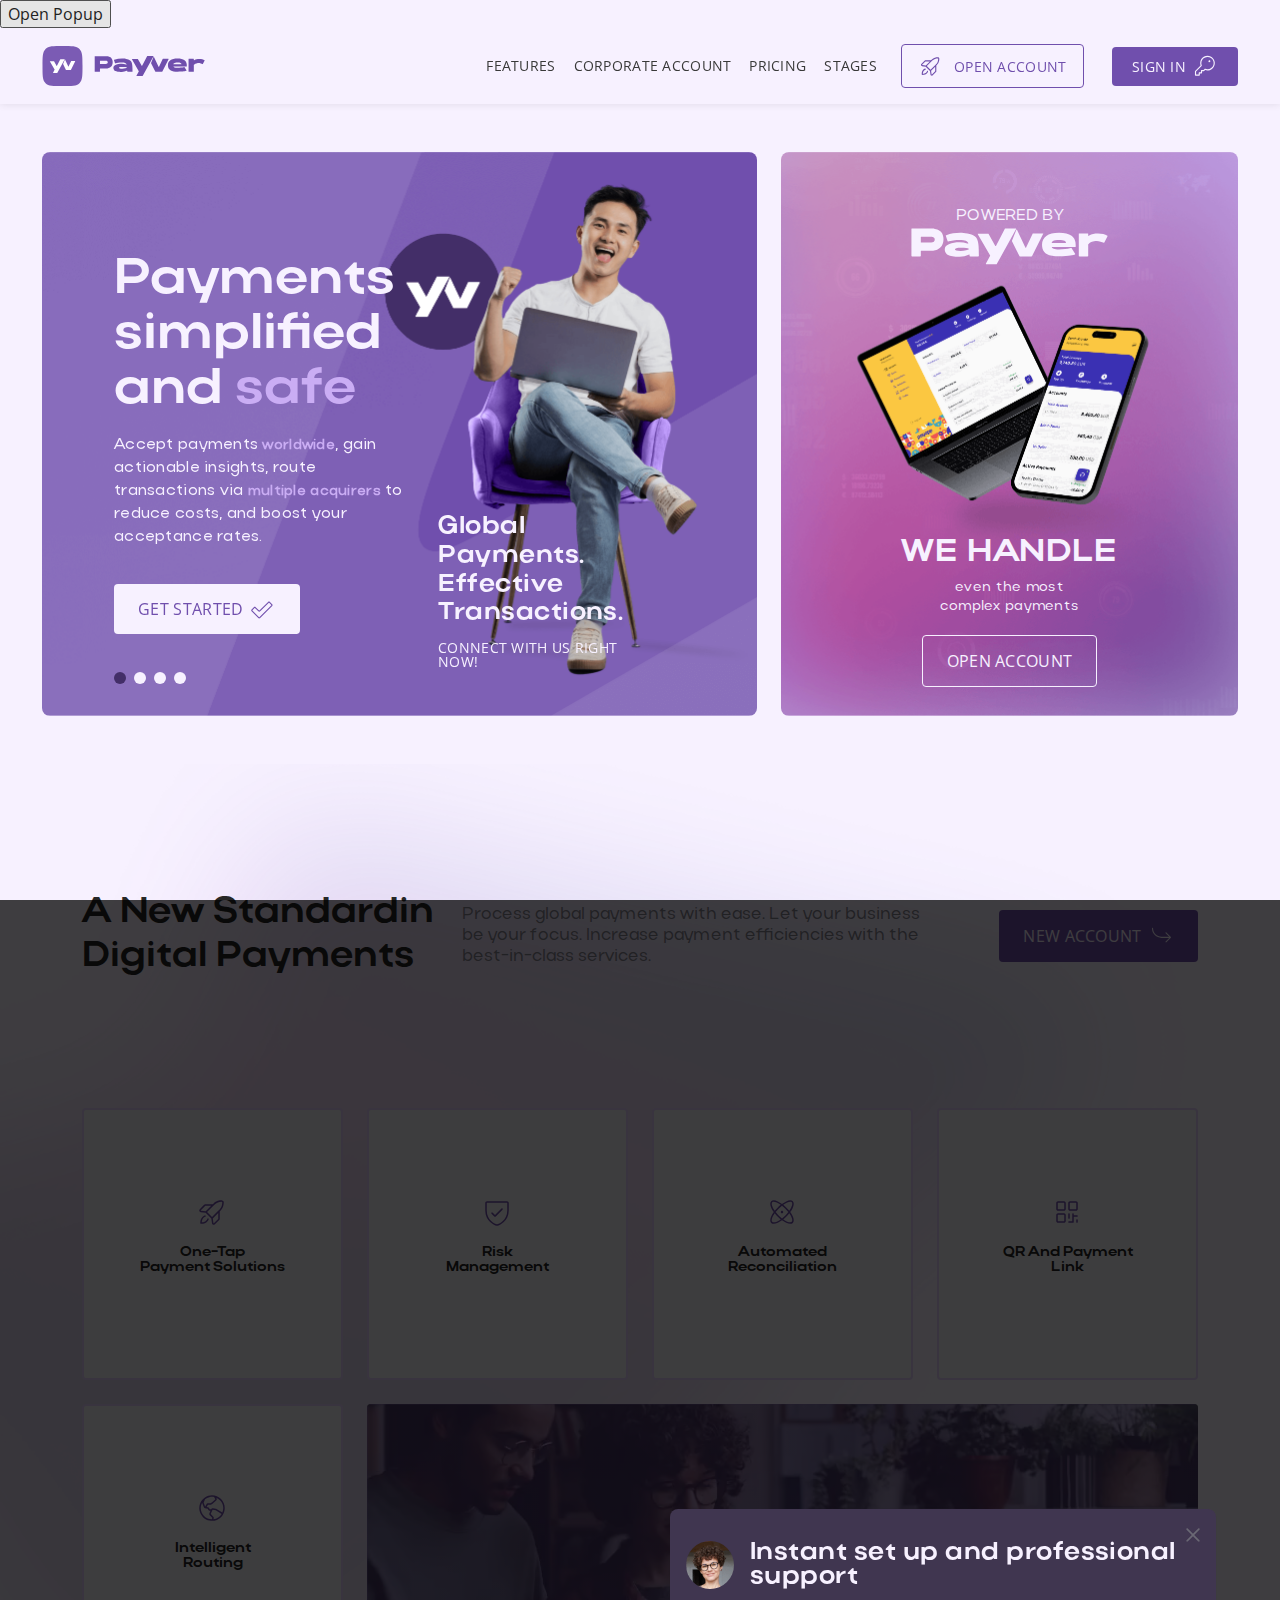
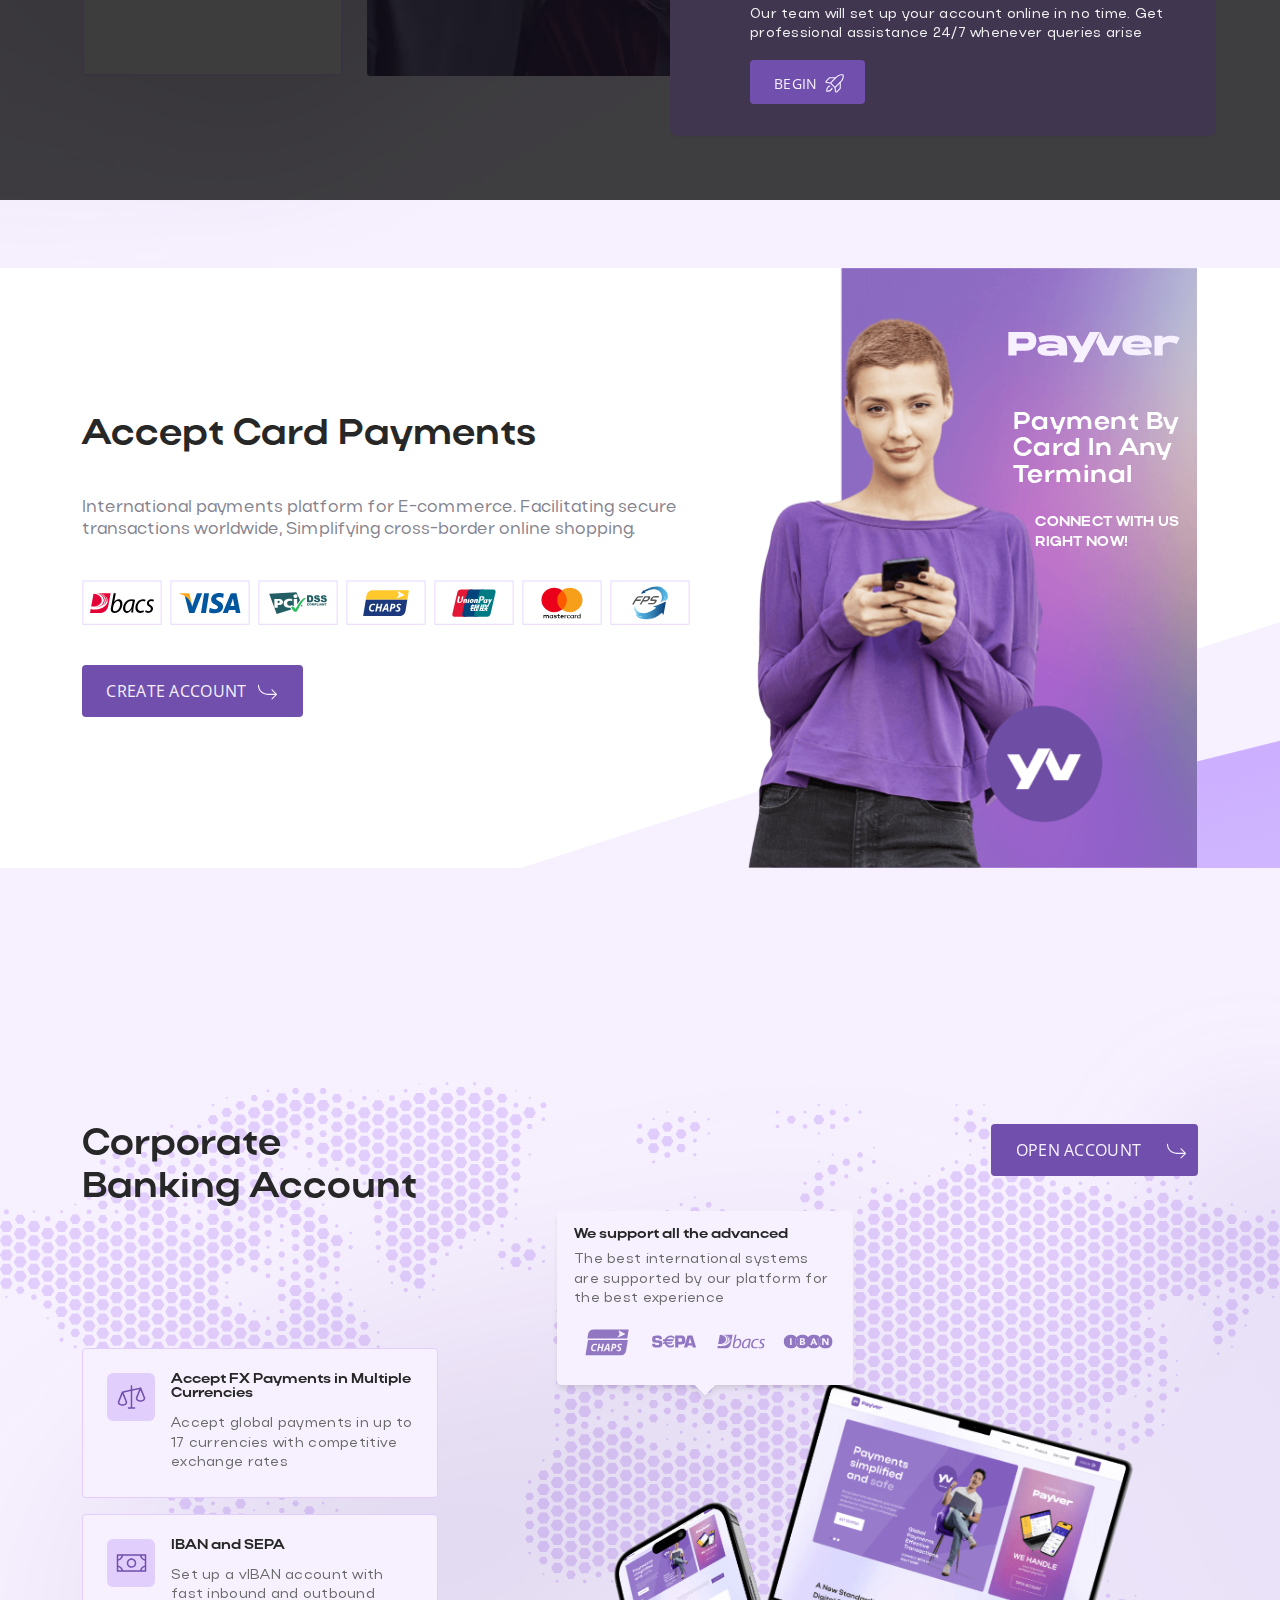
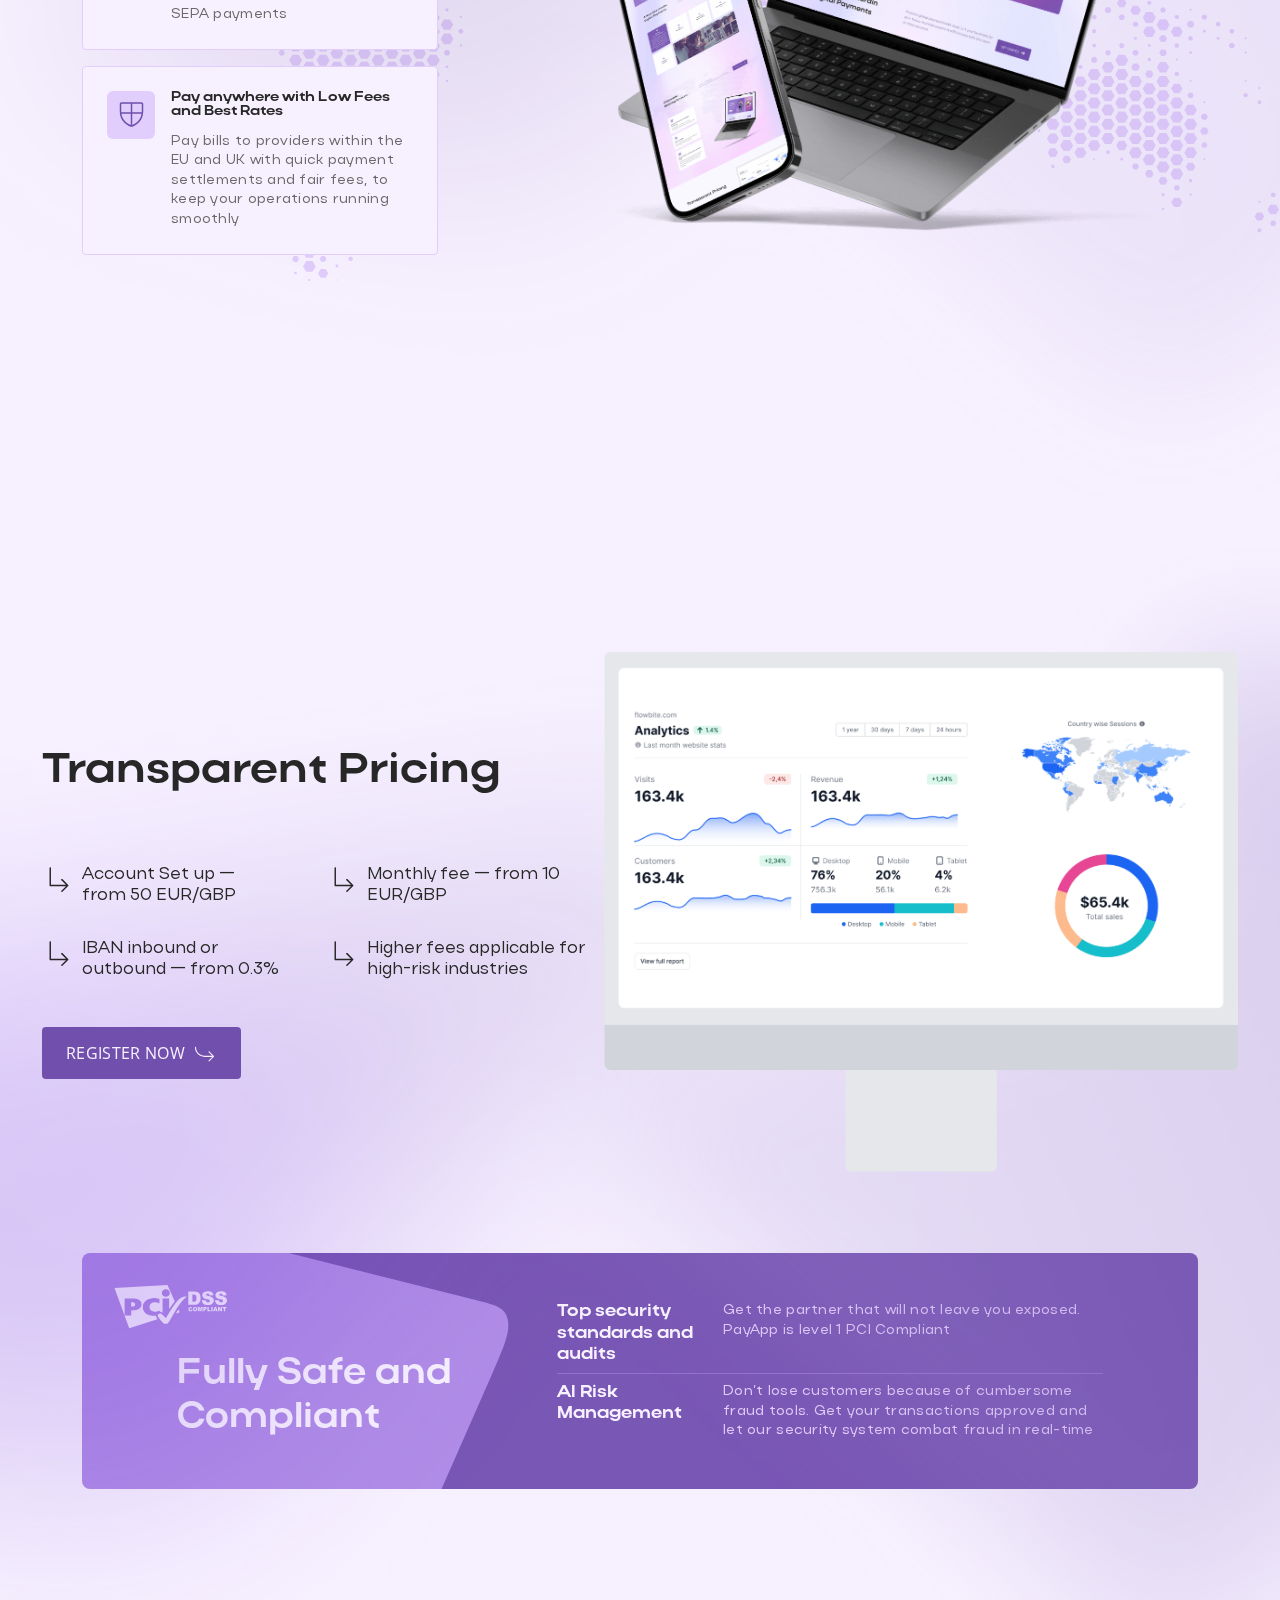
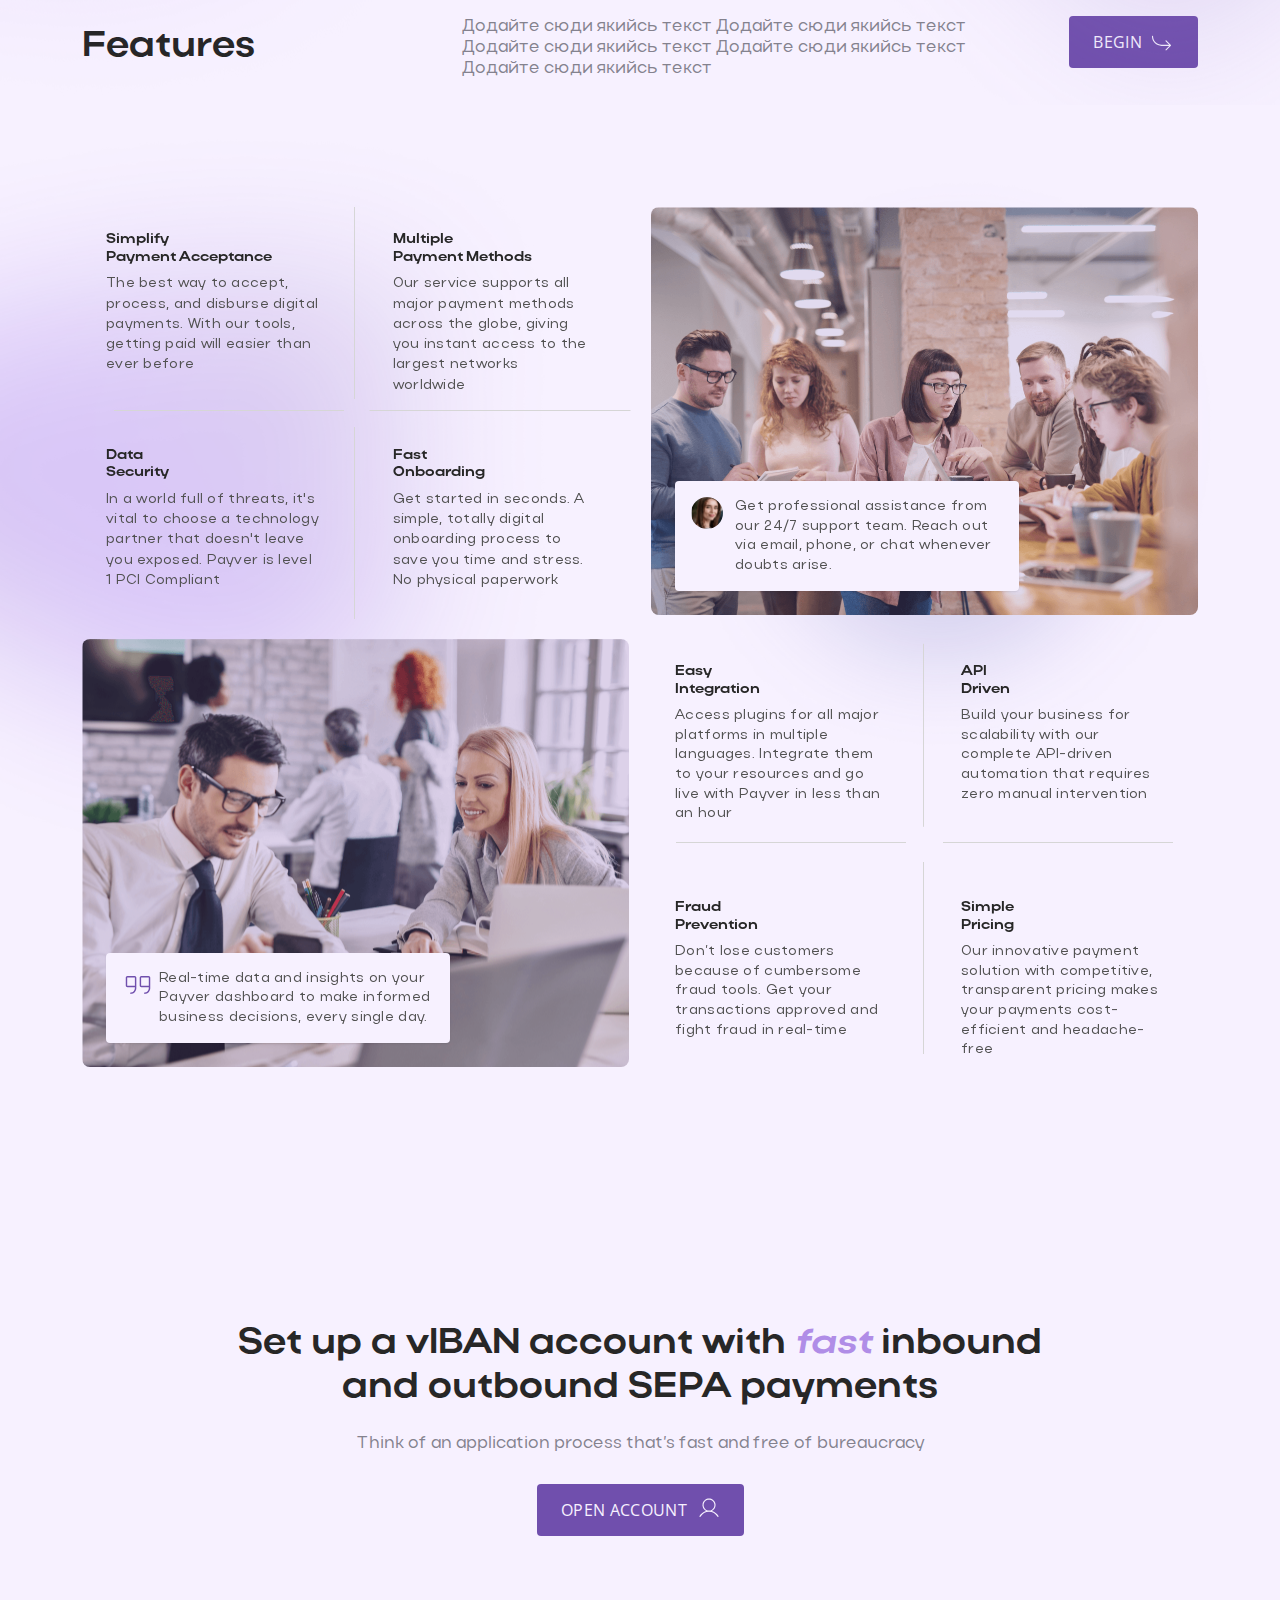
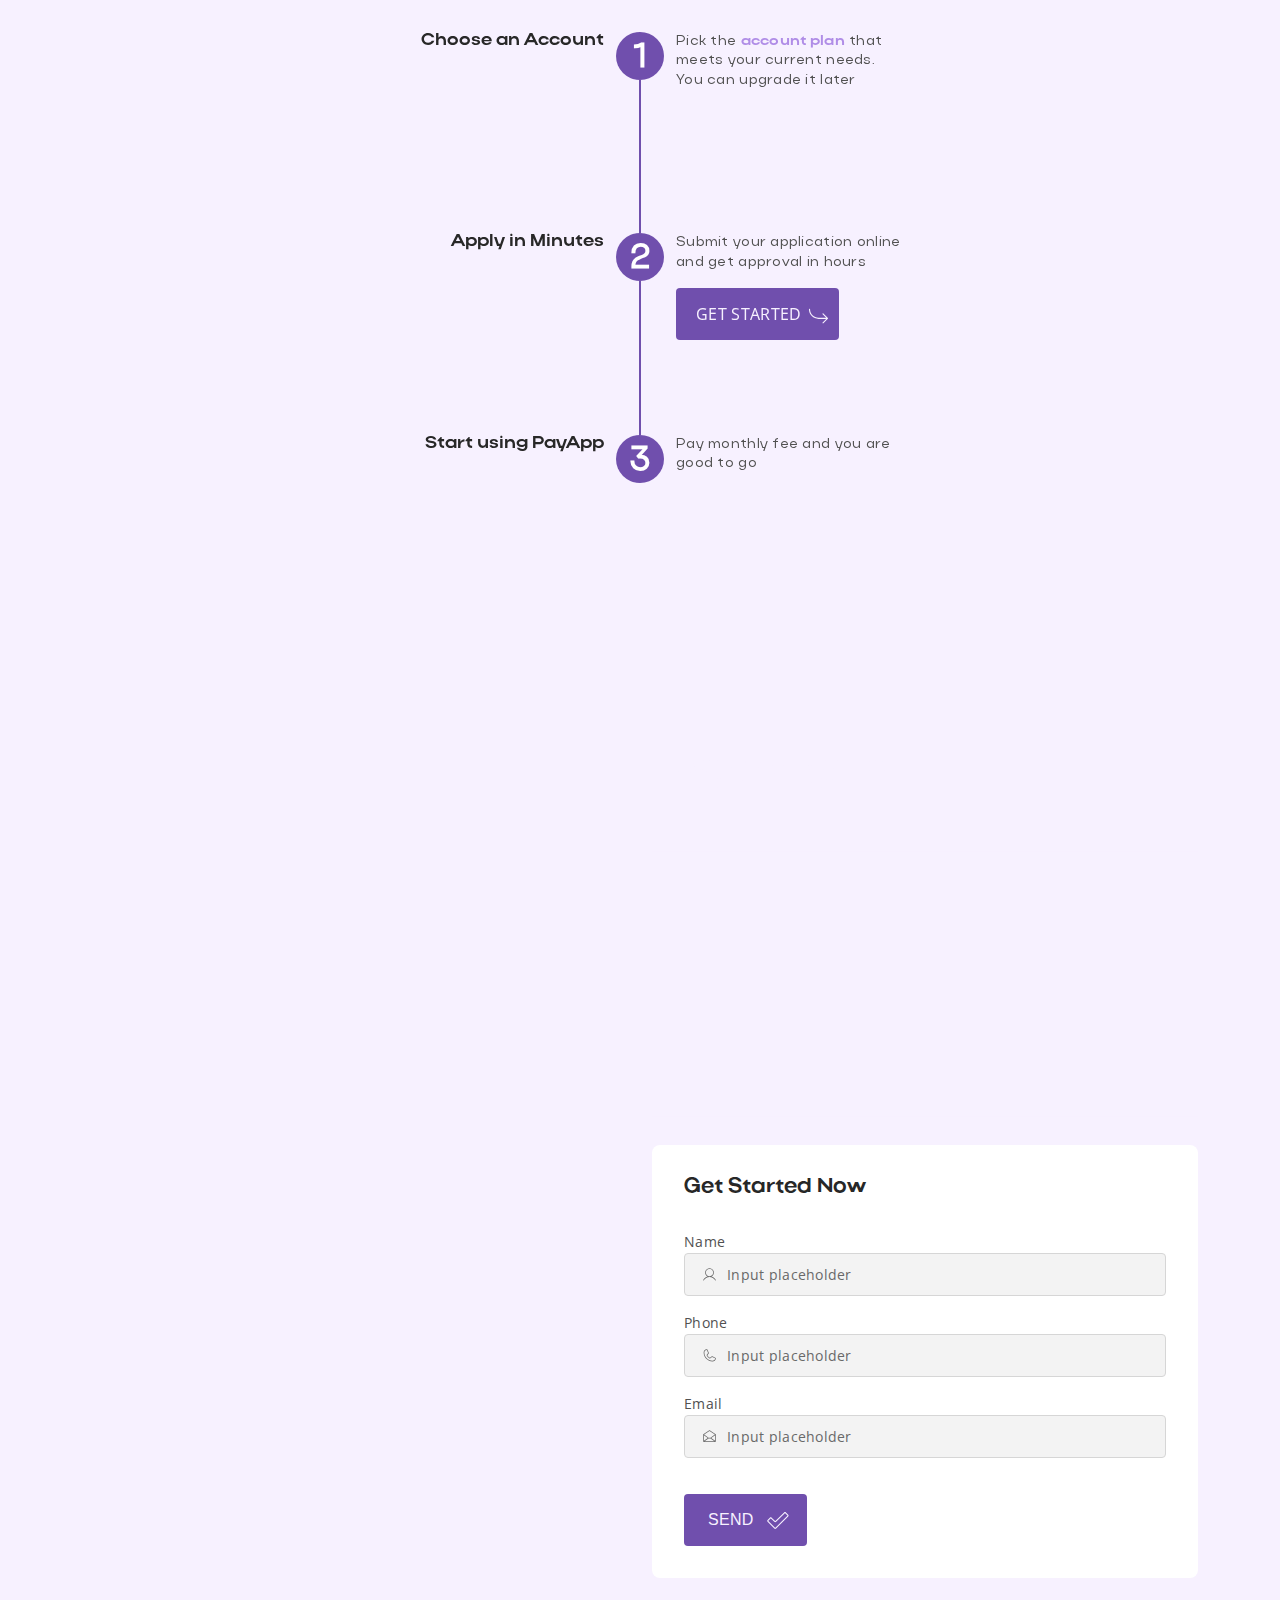
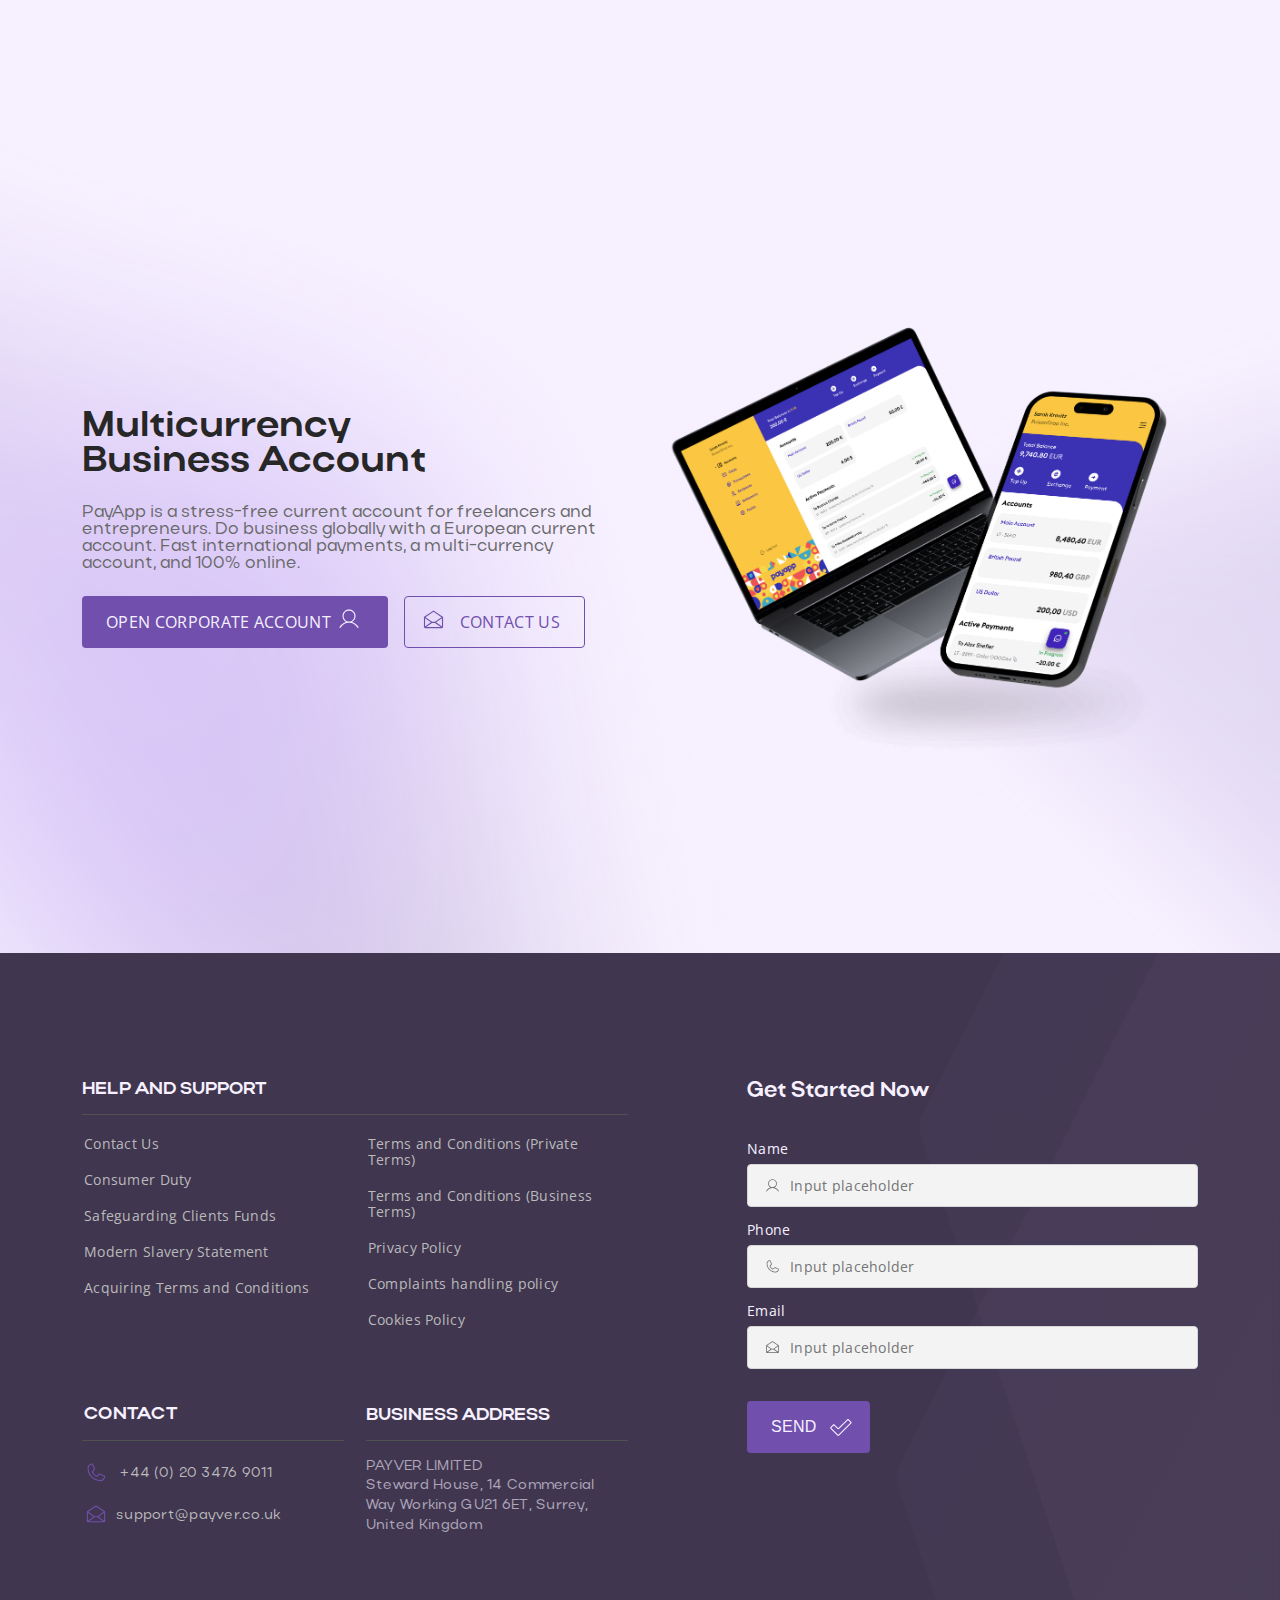
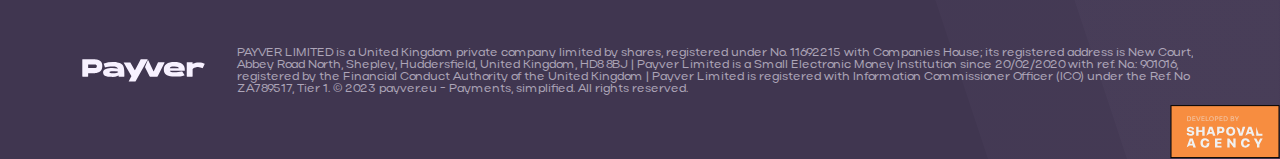
==== commit 0ffa1f9a: "sss" ====
--- a/index.html
+++ b/index.html
@@ -16,6 +16,300 @@
 </head>
 
 <body>
+    <button id="openPopup">Open Popup</button>
+  
+    <div id="popup-holidays" class="popup-holidays">
+     <div class="popup-holidays-flex">
+        <div class="popup-holidays-content">
+            <button id="closePopup"><img src="image/close.svg" alt="close"></button>
+            <h2>Bank holidays in England and Wales</h2>
+            <ul class="tab-switcher">
+              <li class="tab active">2023</li>
+              <li class="tab">2024</li>
+            </ul>
+            <div class="tab-content">
+                <div class="tab-pane active">
+                    <div class="tab-pane-tittle">
+                        <div class="tab-pane-tittle-name">Holiday Name</div>
+                        <div class="tab-pane-tittle-date">Date</div>
+                        <div class="tab-pane-tittle-day">Day</div>
+                    </div>
+                    <div class="tab-pane-container">
+                        <div class="tab-pane-container-name">New Year's Day</div>
+                        <div class="tab-pane-container-flex">
+                            <div class="tab-pane-container-date">
+                                January 01, 2023
+                            </div>
+                            <div class="tab-pane-container-day">
+                                Sunday
+                            </div>
+                        </div>
+                    </div>
+                    <div class="tab-pane-container">
+                        <div class="tab-pane-container-name">New Year's Day (substitute day)</div>
+                        <div class="tab-pane-container-flex">
+                            <div class="tab-pane-container-date">
+                                January 02, 2023
+                            </div>
+                            <div class="tab-pane-container-day">
+                                Monday
+                            </div>
+                        </div>
+                    </div>
+                    <div class="tab-pane-container">
+                        <div class="tab-pane-container-name">Mother's Day</div>
+                        <div class="tab-pane-container-flex">
+                            <div class="tab-pane-container-date">
+                                March 19, 2023
+                            </div>
+                            <div class="tab-pane-container-day">
+                                Sunday
+                            </div>
+                        </div>
+                    </div>
+                    <div class="tab-pane-container">
+                        <div class="tab-pane-container-name">Good Friday</div>
+                        <div class="tab-pane-container-flex">
+                            <div class="tab-pane-container-date">
+                                April 07, 2023
+                            </div>
+                            <div class="tab-pane-container-day">
+                                Friday
+                            </div>
+                        </div>
+                    </div>
+                    <div class="tab-pane-container">
+                        <div class="tab-pane-container-name">Easter Sunday</div>
+                        <div class="tab-pane-container-flex">
+                            <div class="tab-pane-container-date">
+                                April 09, 2023
+                            </div>
+                            <div class="tab-pane-container-day">
+                                Sunday
+                            </div>
+                        </div>
+                    </div>
+                    <div class="tab-pane-container">
+                        <div class="tab-pane-container-name">Easter Monday</div>
+                        <div class="tab-pane-container-flex">
+                            <div class="tab-pane-container-date">
+                                April 10, 2023
+                            </div>
+                            <div class="tab-pane-container-day">
+                                Monday
+                            </div>
+                        </div>
+                    </div>
+                    <div class="tab-pane-container">
+                        <div class="tab-pane-container-name">Early May bank holiday</div>
+                        <div class="tab-pane-container-flex">
+                            <div class="tab-pane-container-date">
+                                May 01, 2023
+                            </div>
+                            <div class="tab-pane-container-day">
+                                Monday
+                            </div>
+                        </div>
+                    </div>
+                    <div class="tab-pane-container">
+                        <div class="tab-pane-container-name">Spring bank holiday</div>
+                        <div class="tab-pane-container-flex">
+                            <div class="tab-pane-container-date">
+                                May 29, 2023
+                            </div>
+                            <div class="tab-pane-container-day">
+                                Monday
+                            </div>
+                        </div>
+                    </div>
+                    <div class="tab-pane-container">
+                        <div class="tab-pane-container-name">Christmas Day</div>
+                        <div class="tab-pane-container-flex">
+                            <div class="tab-pane-container-date">
+                                December 25, 2023
+                            </div>
+                            <div class="tab-pane-container-day">
+                                Monday
+                            </div>
+                        </div>
+                    </div>
+                    <div class="tab-pane-container">
+                        <div class="tab-pane-container-name">Boxing Day</div>
+                        <div class="tab-pane-container-flex">
+                            <div class="tab-pane-container-date">
+                                December 26, 2023
+                            </div>
+                            <div class="tab-pane-container-day">
+                                Tuesday
+                            </div>
+                        </div>
+                    </div>
+                </div>
+              <div class="tab-pane">
+                <div class="tab-pane-tittle">
+                    <div class="tab-pane-tittle-name">Holiday Name</div>
+                    <div class="tab-pane-tittle-date">Date</div>
+                    <div class="tab-pane-tittle-day">Day</div>
+                </div>
+                <div class="tab-pane-container">
+                    <div class="tab-pane-container-name">New Year's Day</div>
+                    <div class="tab-pane-container-flex">
+                        <div class="tab-pane-container-date">
+                            January 01, 2024
+                        </div>
+                        <div class="tab-pane-container-day">
+                            Monday
+                        </div>
+                    </div>
+                </div>
+                <div class="tab-pane-container">
+                    <div class="tab-pane-container-name">Mother's Day</div>
+                    <div class="tab-pane-container-flex">
+                        <div class="tab-pane-container-date">
+                            March 10, 2024
+                        </div>
+                        <div class="tab-pane-container-day">
+                            Sunday
+                        </div>
+                    </div>
+                </div>
+                <div class="tab-pane-container">
+                    <div class="tab-pane-container-name">Good Friday</div>
+                    <div class="tab-pane-container-flex">
+                        <div class="tab-pane-container-date">
+                            March 29, 2024
+                        </div>
+                        <div class="tab-pane-container-day">
+                            Friday
+                        </div>
+                    </div>
+                </div>
+                <div class="tab-pane-container">
+                    <div class="tab-pane-container-name">Easter Sunday</div>
+                    <div class="tab-pane-container-flex">
+                        <div class="tab-pane-container-date">
+                            March 31, 2024
+                        </div>
+                        <div class="tab-pane-container-day">
+                            Sunday
+                        </div>
+                    </div>
+                </div>
+                <div class="tab-pane-container">
+                    <div class="tab-pane-container-name">Easter Monday</div>
+                    <div class="tab-pane-container-flex">
+                        <div class="tab-pane-container-date">
+                            April 01, 2024
+                        </div>
+                        <div class="tab-pane-container-day">
+                            Monday
+                        </div>
+                    </div>
+                </div>
+                <div class="tab-pane-container">
+                    <div class="tab-pane-container-name">Early May bank holiday</div>
+                    <div class="tab-pane-container-flex">
+                        <div class="tab-pane-container-date">
+                            May 06, 2024
+                        </div>
+                        <div class="tab-pane-container-day">
+                            Monday
+                        </div>
+                    </div>
+                </div>
+                <div class="tab-pane-container">
+                    <div class="tab-pane-container-name">Spring bank holiday</div>
+                    <div class="tab-pane-container-flex">
+                        <div class="tab-pane-container-date">
+                            May 27, 2024
+                        </div>
+                        <div class="tab-pane-container-day">
+                            Monday
+                        </div>
+                    </div>
+                </div>
+                <div class="tab-pane-container">
+                    <div class="tab-pane-container-name">Christmas Day</div>
+                    <div class="tab-pane-container-flex">
+                        <div class="tab-pane-container-date">
+                            December 25, 2024
+                        </div>
+                        <div class="tab-pane-container-day">
+                            Wednesday
+                        </div>
+                    </div>
+                </div>
+                <div class="tab-pane-container">
+                    <div class="tab-pane-container-name">Boxing Day</div>
+                    <div class="tab-pane-container-flex">
+                        <div class="tab-pane-container-date">
+                            December 26, 2024
+                        </div>
+                        <div class="tab-pane-container-day">
+                            Thursday
+                        </div>
+                    </div>
+                </div>
+              </div>
+            </div>
+          </div>
+     </div>
+    </div>
+
+
+    <script>
+       $(document).ready(function() {
+      $("#openPopup").click(function() {
+        $("#popup-holidays").fadeIn();
+      });
+
+      $("#closePopup").click(function() {
+        $("#popup-holidays").fadeOut();
+      });
+
+      $(".tab").click(function() {
+        $(".tab").removeClass("active");
+        $(this).addClass("active");
+        const tabIndex = $(this).index();
+        $(".tab-pane").removeClass("active");
+        $(".tab-pane").eq(tabIndex).addClass("active");
+      });
+    });
+    </script>
+
+
+
+
+
+
+
+
+
+
+
+
+
+
+
+
+
+
+
+
+
+
+
+
+
+
+
+
+
+
+
+
+
+
     <div class="popup" id="popup">
        <div class="popup-content">
         <div class="popup-close">
@@ -744,11 +1038,11 @@
     <script>
         const allSkeleton = document.querySelectorAll('.skeleton')
 
-window.addEventListener('load', function() {
-  allSkeleton.forEach(item=> {
-    item.classList.remove('skeleton')
-  })
-})
+        window.addEventListener('load', function() {
+        allSkeleton.forEach(item=> {
+            item.classList.remove('skeleton')
+        })
+        })
     </script>
 </body>
 
--- a/style/style.css
+++ b/style/style.css
@@ -2124,7 +2124,8 @@
     width: 100%;
     height: 100%;
     z-index: 1000;
-    background: linear-gradient(90deg, #eee, #f9f9f9, #eee);
+    background: linear-gradient(0deg, rgba(123, 91, 180, 1) 0%, rgba(123, 91, 180, 1) 100%);
+
     background-size: 200%;
     animation: skeleton 1s infinite reverse;
 }
@@ -2748,19 +2749,178 @@
 }
 
 
-
-
-
-
-
-
-
-
-
-
-
-
-
+/*Попап*/
+
+#closePopup {
+    position: absolute;
+    top: 16px;
+    right: 16px;
+    width: 14px;
+    height: 14px;
+    background: transparent;
+    cursor: pointer;
+    border: none;
+    margin: 0;
+    padding: 0;
+}
+.popup-holidays-flex {
+    width: 100%;
+    height: 100%;
+    display: flex;
+    align-items: center;
+    justify-content: center;
+}
+.popup-holidays {
+    position: fixed;
+    top: 0;
+    left: 0;
+    width: 100%;
+    height: 100%;
+    z-index: 100;
+    background: rgba(0, 0, 0, 0.75);
+    display: flex;
+    align-items: flex-end;
+    justify-content: flex-end;
+    display: none;
+  }
+  
+  .popup-holidays-content {
+    display: flex;
+    width: 650px;
+    max-width: 650px;
+    padding: 70px 16px 32px 16px;
+    align-items: flex-start;
+    box-sizing: border-box;
+    border-radius: 8px;
+    background: #403650;
+    box-shadow: 0px 1px 2px 0px rgba(0, 0, 0, 0.08);
+    transition: bottom 0.5s ease-in-out;
+    position: relative;
+    flex-direction: column;
+  }
+  
+  .tab-switcher {
+    list-style: none;
+    display: flex;
+    padding: 0;
+    margin: 0;
+    width: 100%;
+    justify-content: center;
+    margin-bottom: 16px;
+  }
+  .popup-holidays-content h2 {
+    color: #F7F1FF;
+    font-family: ActayWide-Bold, sans-serif;
+    font-size: 24px;
+    letter-spacing: 0.48px;
+    margin-bottom: 16px;
+    text-align: center;
+    width: 100%;
+    text-align: center;
+  }
+  .tab {
+    cursor: pointer;
+    width: 49%;
+    color: #F7F1FF;
+    font-size: 24px;
+    letter-spacing: 0.28px;
+    text-transform: uppercase;
+    background: #704FAD;
+    border-radius: 4px;
+    border: none;
+    padding: 14px 24px;
+    box-sizing: border-box;
+    text-align: center;
+    justify-content: center;
+    transition: all 0.5s;
+  }
+  .tab:hover {
+    transition: all 0.5s;
+    background:#9571D2;
+  }
+  .tab:active {
+    transition: all 0.5s;
+    background:#5D4191;
+  }
+  .tab:nth-of-type(1) {
+    margin-right: 16px;
+  }
+  
+
+  .tab-pane {
+    display: none;
+    width: 100%;
+}
+.tab-content {
+    width: 100%;
+}
+  .tab-pane.active {
+    display: block;
+  }
+  .tab:hover {
+    transition: all 0.5s;
+    background:#9571D2;
+  }
+  .tab.active {
+    transition: all 0.5s;
+    background:#5D4191;
+  }
+.tab-pane-tittle {
+    display: flex;
+    color: #F7F1FF;
+    font-family: ActayWide-Bold, sans-serif;
+    font-size: 20px;
+    letter-spacing: 0.48px;
+    align-items: center;
+    width: 100%;
+    background-color: rgba(0,0,0,.05);
+    height: 50px;
+    padding-left: 10px;
+    box-sizing: border-box;
+}
+.tab-pane-tittle-name {
+    width: 50%;
+}
+.tab-pane-tittle-date {
+    width: 25%;
+    text-align: center;
+}
+.tab-pane-tittle-day {
+    width: 25%;
+    text-align: center;
+}
+.tab-pane-container {
+    display: flex;
+    align-items: center;
+    justify-content: space-between;
+    color: #F3F3F3;
+    font-family: Actay-Regular, sans-serif;
+    font-size: 14px;
+    line-height: 140%;
+    letter-spacing: 0.28px;
+    height: 50px;
+    padding-left: 10px;
+    border-bottom: 1px solid white;
+}
+.tab-pane-container:nth-last-of-type(1) {
+    border-bottom: none;
+}
+.tab-pane-container-name {
+    width: 50%;
+}
+.tab-pane-container-flex {
+    width: 50%;
+    display: flex;
+    align-items: center;
+}
+.tab-pane-container-date {
+    width: 50%;
+    text-align: center;
+}
+.tab-pane-container-day {
+    width: 50%;
+    text-align: center;
+}
 
 
 
